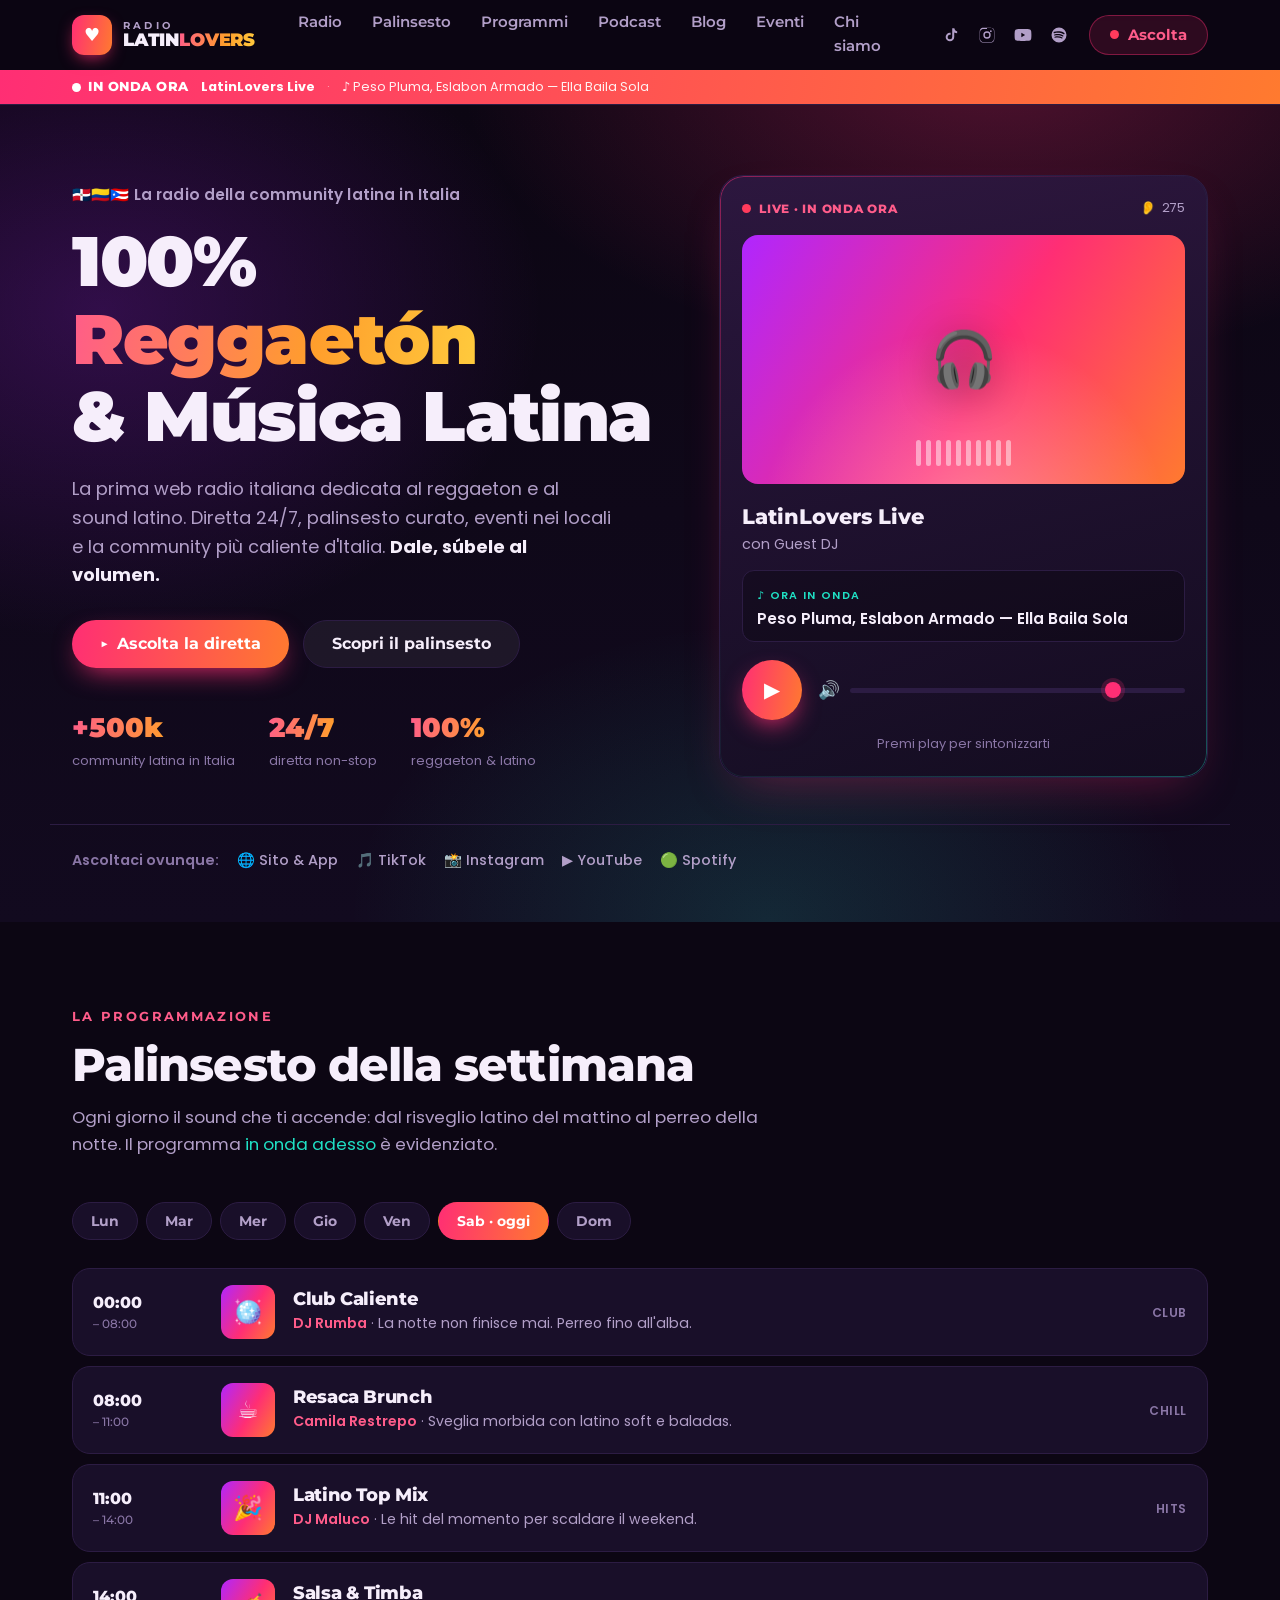
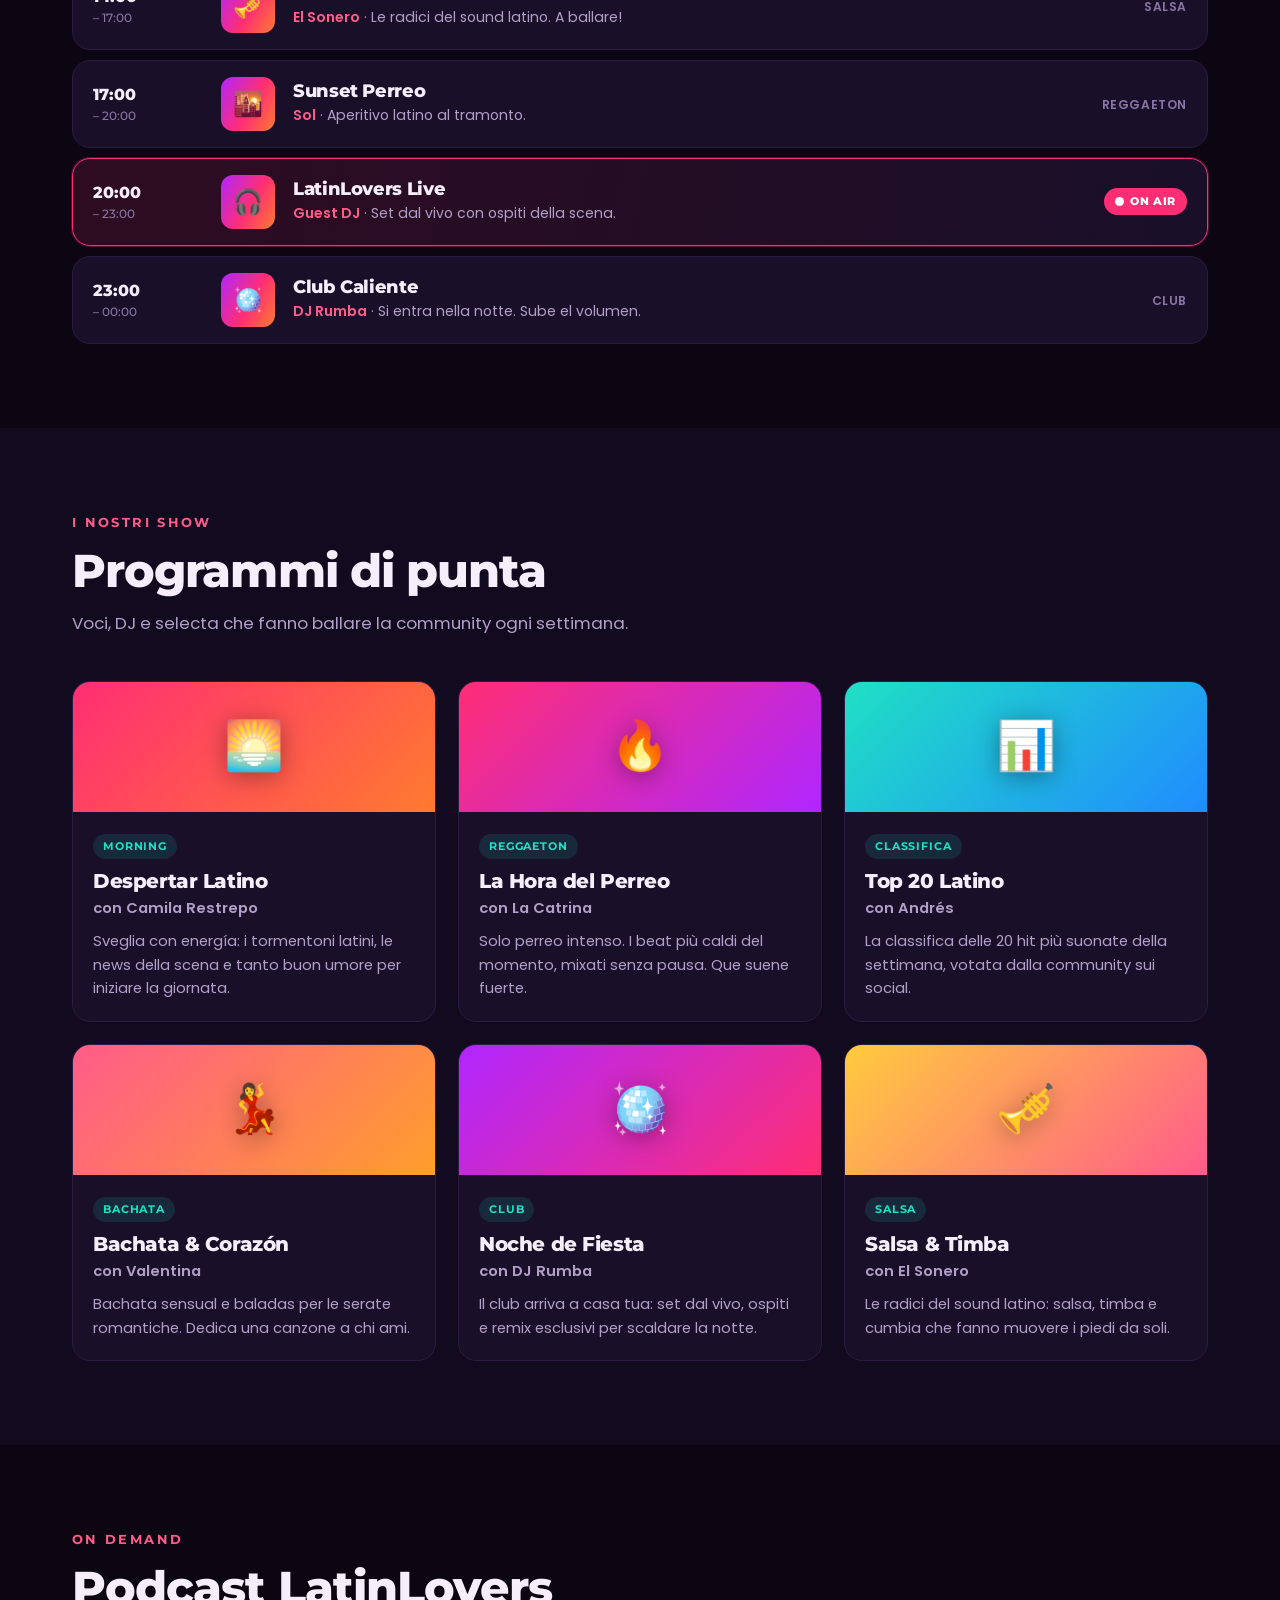
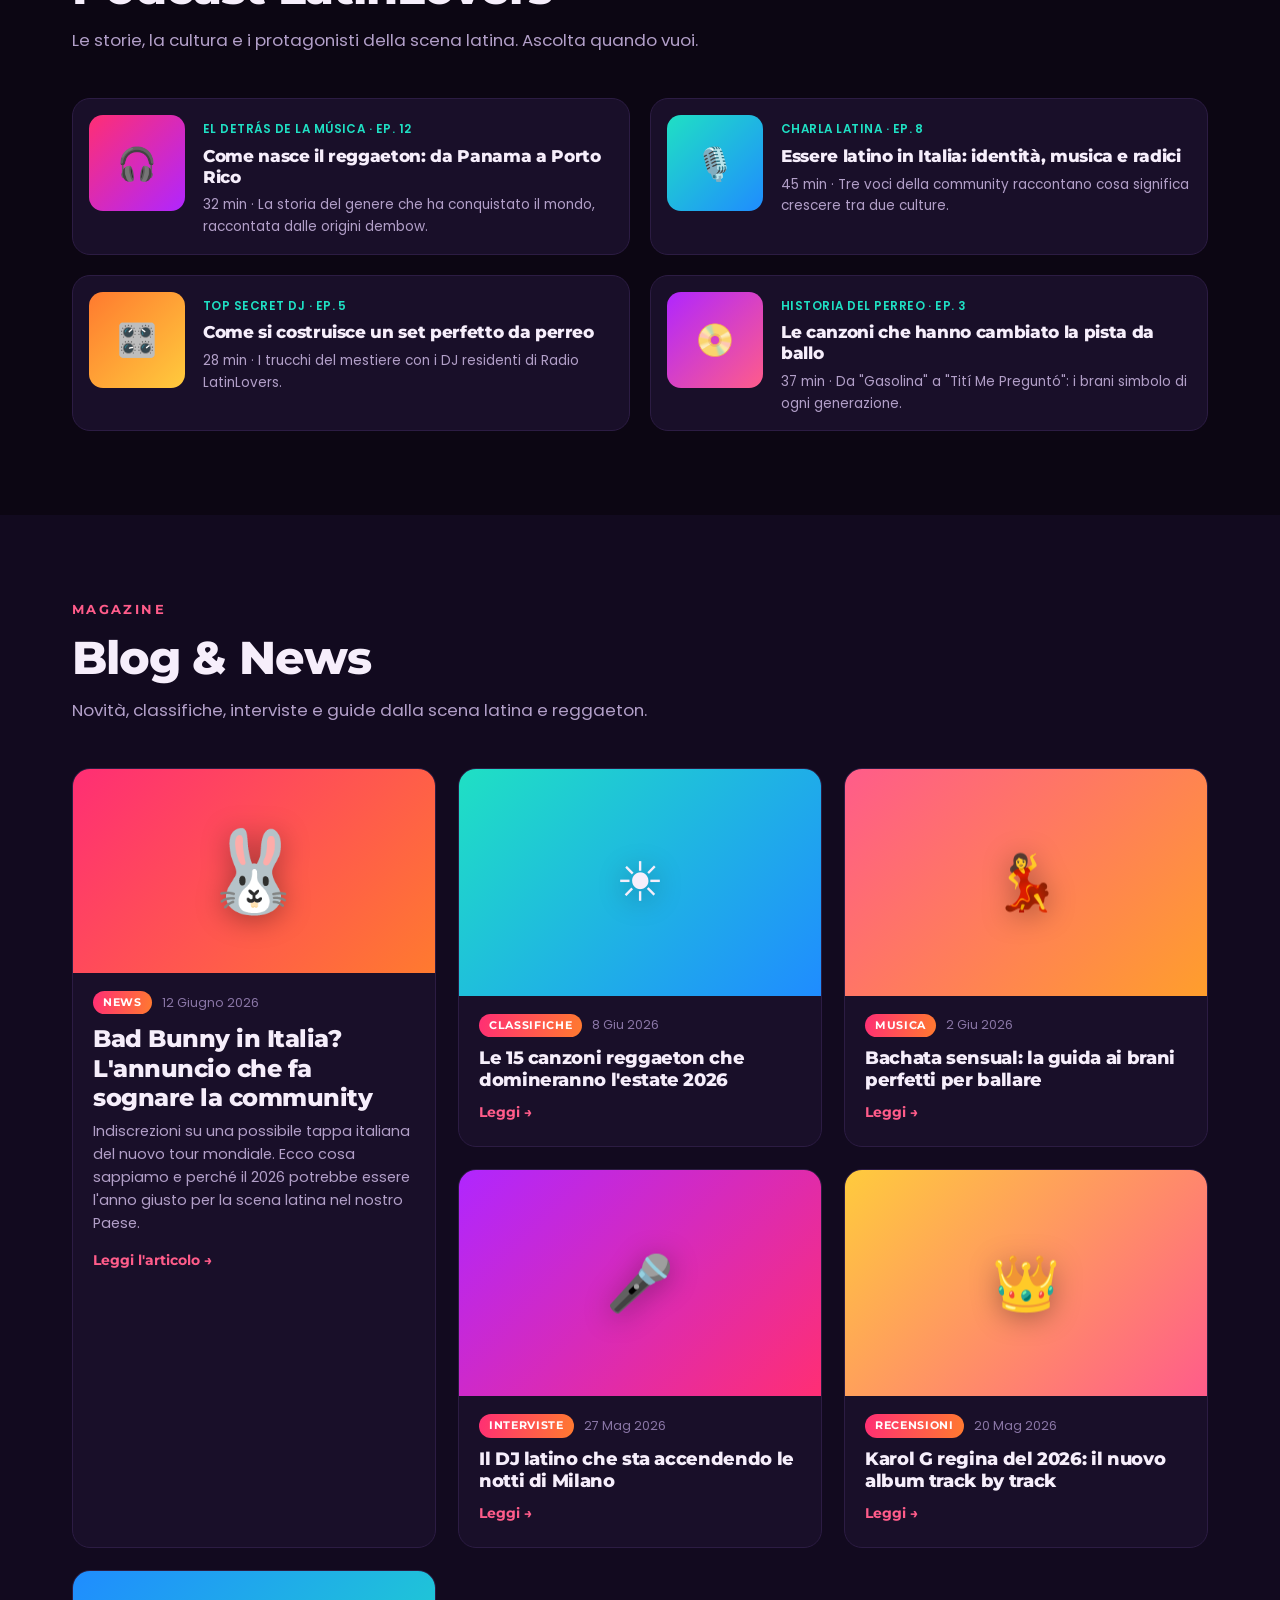
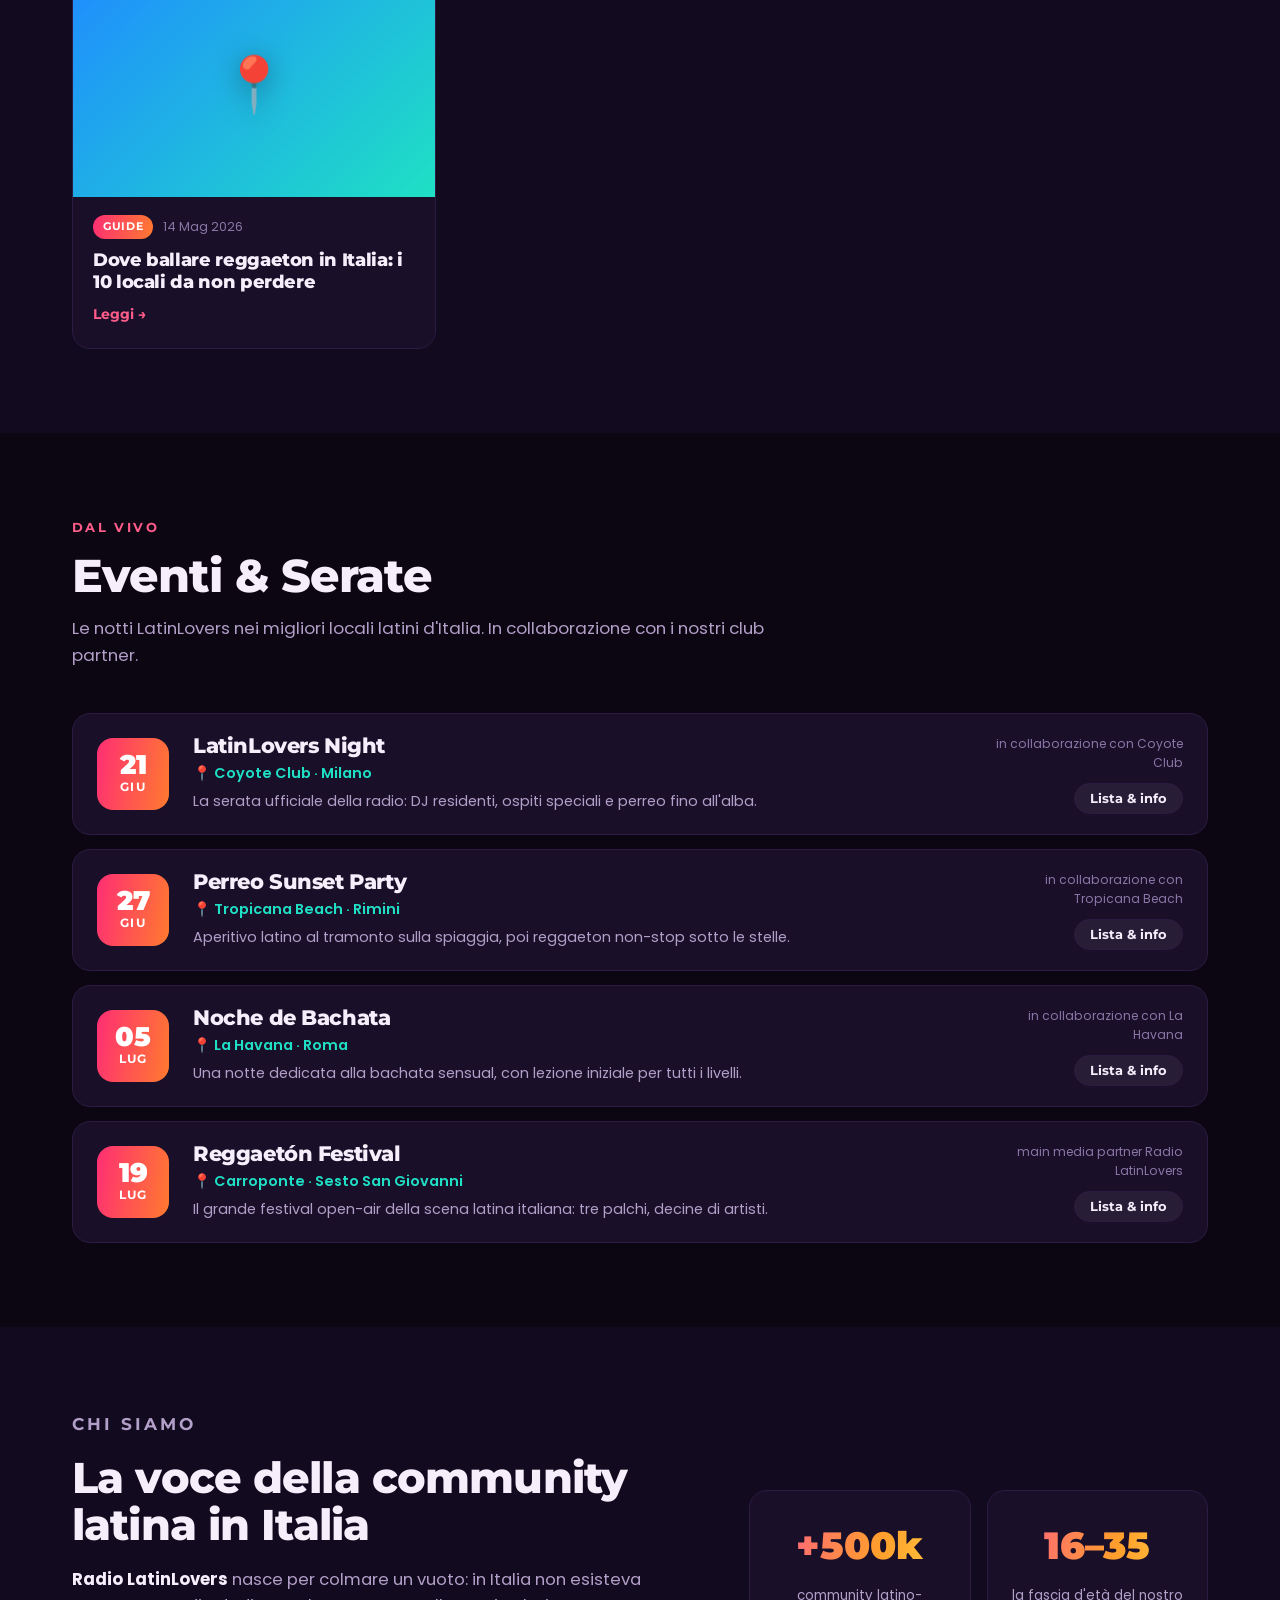
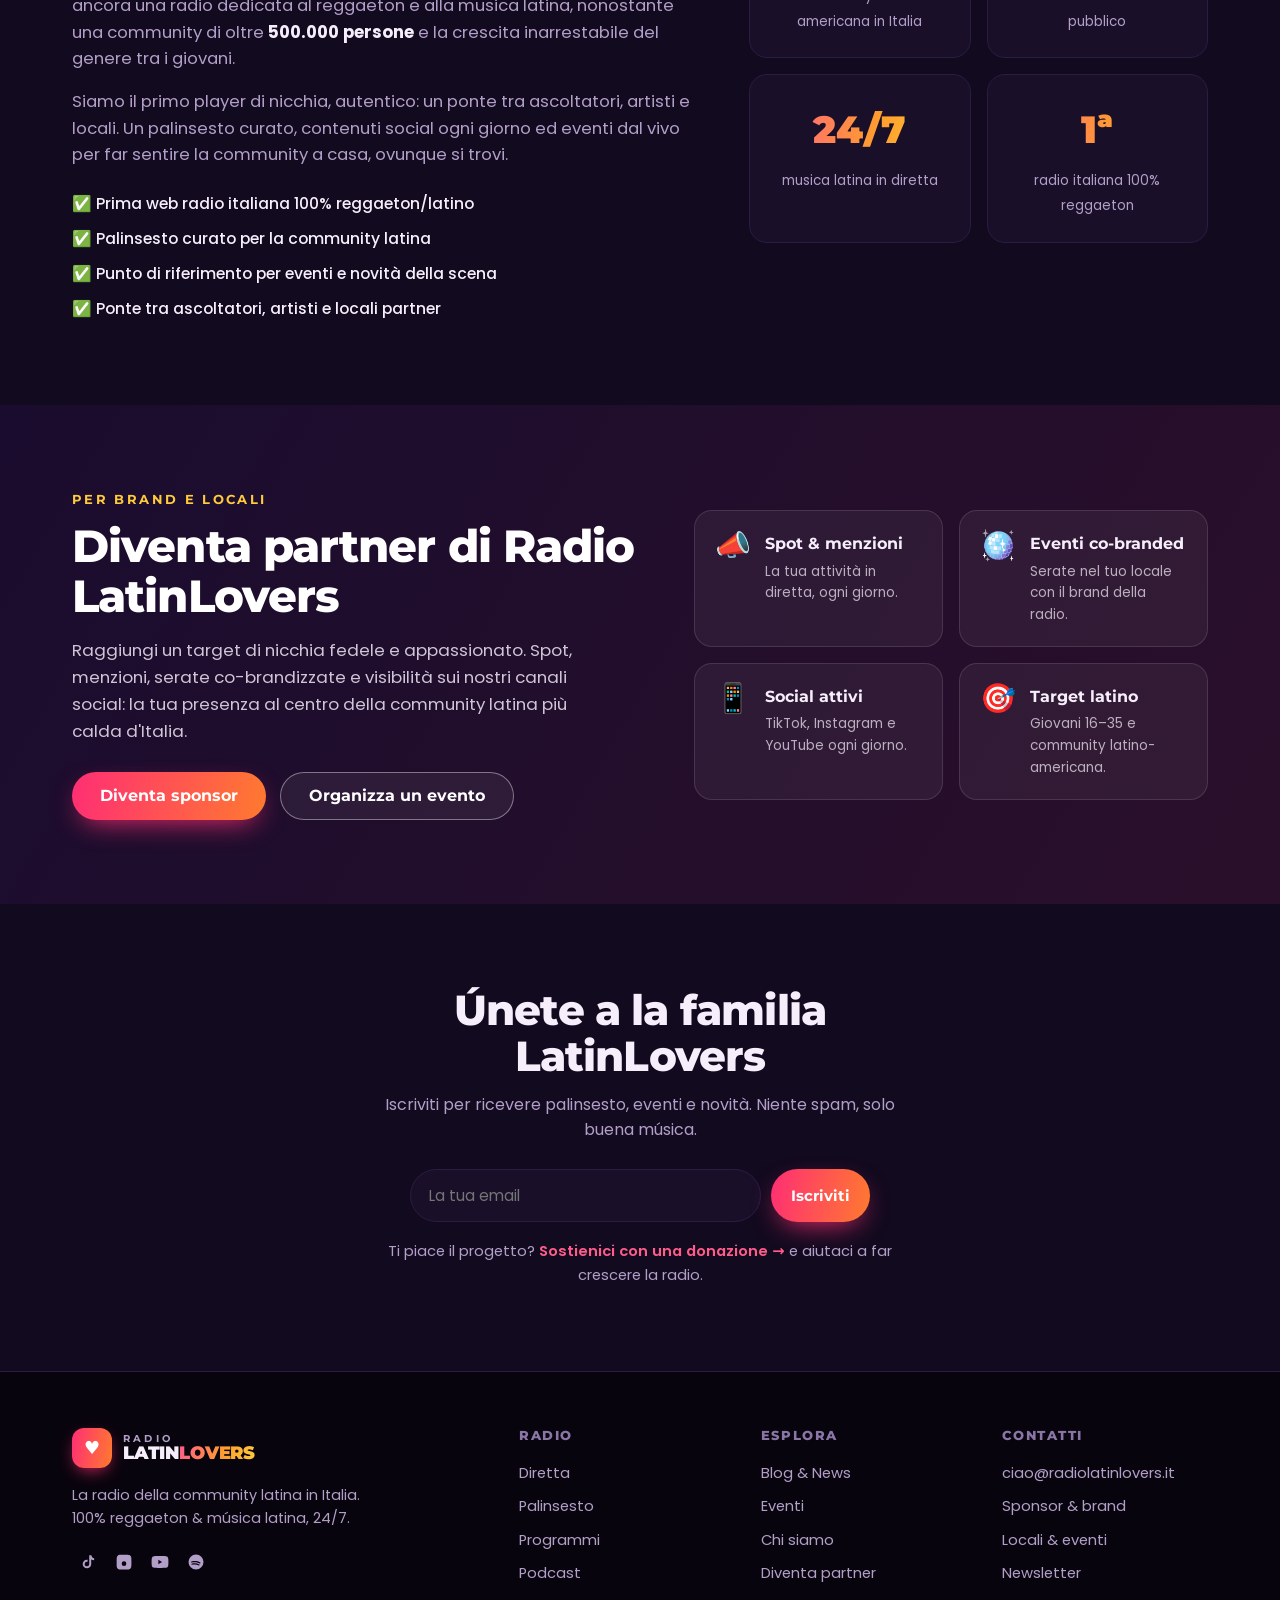
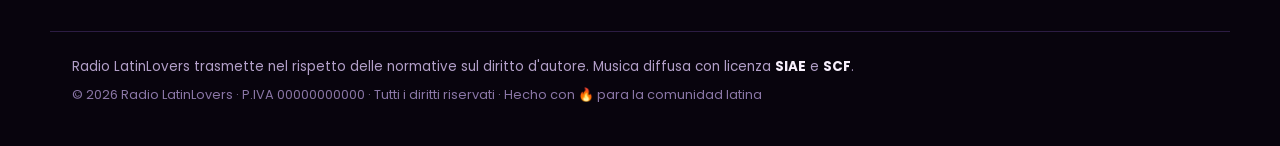
==== index.html @ 7b333cff "Radio LatinLovers — web radio reggaeton & musica latina Co-Authored-By: Claude Opus 4.8 <noreply@ant" ====
<!DOCTYPE html>
<html lang="it">
<head>
  <meta charset="UTF-8" />
  <meta name="viewport" content="width=device-width, initial-scale=1.0" />
  <title>Radio LatinLovers — La radio della community latina in Italia · 100% Reggaeton & Música Latina</title>
  <meta name="description" content="Radio LatinLovers è la prima web radio italiana 100% reggaeton e musica latina. Diretta 24/7, palinsesto curato, eventi nei locali e la community latina più calda d'Italia." />
  <link rel="preconnect" href="https://fonts.googleapis.com" />
  <link rel="preconnect" href="https://fonts.gstatic.com" crossorigin />
  <link href="https://fonts.googleapis.com/css2?family=Montserrat:ital,wght@0,400;0,600;0,700;0,800;0,900;1,800&family=Poppins:wght@300;400;500;600;700&display=swap" rel="stylesheet" />
  <link rel="stylesheet" href="styles.css" />
  <link rel="icon" href="data:image/svg+xml,<svg xmlns='http://www.w3.org/2000/svg' viewBox='0 0 100 100'><text y='.9em' font-size='90'>🔥</text></svg>" />
</head>
<body>

  <!-- ===================== HEADER ===================== -->
  <header class="site-header" id="top">
    <div class="container header-inner">
      <a href="#top" class="logo" aria-label="Radio LatinLovers home">
        <span class="logo-mark">
          <span class="logo-dot"></span>
        </span>
        <span class="logo-text">
          <span class="logo-radio">RADIO</span>
          <span class="logo-name">LATIN<span class="logo-accent">LOVERS</span></span>
        </span>
      </a>

      <nav class="main-nav" id="mainNav" aria-label="Navigazione principale">
        <a href="#diretta">Radio</a>
        <a href="#palinsesto">Palinsesto</a>
        <a href="#programmi">Programmi</a>
        <a href="#podcast">Podcast</a>
        <a href="#blog">Blog</a>
        <a href="#eventi">Eventi</a>
        <a href="#chi-siamo">Chi siamo</a>
      </nav>

      <div class="header-right">
        <div class="social-icons" aria-label="Social">
          <a href="#" aria-label="TikTok" title="TikTok"><svg viewBox="0 0 24 24" width="18" height="18"><path fill="currentColor" d="M16.5 3c.3 2.1 1.6 3.7 3.7 4v2.6c-1.4 0-2.7-.4-3.9-1.1v6.2a5.7 5.7 0 1 1-5.7-5.7c.3 0 .6 0 .9.1v2.7a3 3 0 1 0 2.1 2.9V3h2.9Z"/></svg></a>
          <a href="#" aria-label="Instagram" title="Instagram"><svg viewBox="0 0 24 24" width="18" height="18"><path fill="currentColor" d="M12 2.2c3.2 0 3.6 0 4.9.1 1.2.1 1.8.3 2.2.4.6.2 1 .5 1.4.9.4.4.7.8.9 1.4.2.5.4 1.1.4 2.2.1 1.3.1 1.7.1 4.9s0 3.6-.1 4.9c-.1 1.2-.3 1.8-.4 2.2-.2.6-.5 1-.9 1.4-.4.4-.8.7-1.4.9-.5.2-1.1.4-2.2.4-1.3.1-1.7.1-4.9.1s-3.6 0-4.9-.1c-1.2-.1-1.8-.3-2.2-.4-.6-.2-1-.5-1.4-.9-.4-.4-.7-.8-.9-1.4-.2-.5-.4-1.1-.4-2.2C2.2 15.6 2.2 15.2 2.2 12s0-3.6.1-4.9c.1-1.2.3-1.8.4-2.2.2-.6.5-1 .9-1.4.4-.4.8-.7 1.4-.9.5-.2 1.1-.4 2.2-.4C8.4 2.2 8.8 2.2 12 2.2Zm0 1.8c-3.1 0-3.5 0-4.7.1-1.1.1-1.7.2-2.1.4-.5.2-.9.4-1.3.8-.4.4-.6.8-.8 1.3-.2.4-.3 1-.4 2.1C2.6 8.5 2.6 8.9 2.6 12s0 3.5.1 4.7c.1 1.1.2 1.7.4 2.1.2.5.4.9.8 1.3.4.4.8.6 1.3.8.4.2 1 .3 2.1.4 1.2.1 1.6.1 4.7.1s3.5 0 4.7-.1c1.1-.1 1.7-.2 2.1-.4.5-.2.9-.4 1.3-.8.4-.4.6-.8.8-1.3.2-.4.3-1 .4-2.1.1-1.2.1-1.6.1-4.7s0-3.5-.1-4.7c-.1-1.1-.2-1.7-.4-2.1-.2-.5-.4-.9-.8-1.3-.4-.4-.8-.6-1.3-.8-.4-.2-1-.3-2.1-.4-1.2-.1-1.6-.1-4.7-.1Zm0 3.1a4.9 4.9 0 1 1 0 9.8 4.9 4.9 0 0 1 0-9.8Zm0 8a3.1 3.1 0 1 0 0-6.2 3.1 3.1 0 0 0 0 6.2Zm6.3-8.2a1.1 1.1 0 1 1-2.3 0 1.1 1.1 0 0 1 2.3 0Z"/></svg></a>
          <a href="#" aria-label="YouTube" title="YouTube"><svg viewBox="0 0 24 24" width="18" height="18"><path fill="currentColor" d="M23 7.5s-.2-1.6-.9-2.3c-.9-.9-1.8-.9-2.3-1C16.6 4 12 4 12 4s-4.6 0-7.8.2c-.5.1-1.4.1-2.3 1C1.2 5.9 1 7.5 1 7.5S.8 9.4.8 11.3v1.3C.8 14.5 1 16.4 1 16.4s.2 1.6.9 2.3c.9.9 2 .9 2.5 1 1.8.2 7.6.2 7.6.2s4.6 0 7.8-.2c.5-.1 1.4-.1 2.3-1 .7-.7.9-2.3.9-2.3s.2-1.9.2-3.8v-1.3c0-1.9-.2-3.8-.2-3.8ZM9.8 15V9l5 3-5 3Z"/></svg></a>
          <a href="#" aria-label="Spotify" title="Spotify"><svg viewBox="0 0 24 24" width="18" height="18"><path fill="currentColor" d="M12 2a10 10 0 1 0 0 20 10 10 0 0 0 0-20Zm4.6 14.4c-.2.3-.6.4-.9.2-2.4-1.5-5.5-1.8-9.1-1-.4.1-.7-.2-.8-.5-.1-.4.2-.7.5-.8 4-.9 7.4-.5 10.1 1.1.4.2.5.6.2 1Zm1.2-2.7c-.2.4-.7.5-1.1.3-2.8-1.7-7-2.2-10.3-1.2-.4.1-.9-.1-1-.6-.1-.4.1-.9.6-1 3.8-1.1 8.4-.6 11.6 1.4.3.2.5.7.2 1.1Zm.1-2.8C14.6 8.9 9.2 8.7 6 9.7c-.5.2-1.1-.1-1.2-.7-.2-.5.1-1.1.7-1.2 3.7-1.1 9.7-.9 13.5 1.4.5.3.7.9.4 1.4-.3.4-.9.6-1.4.3Z"/></svg></a>
        </div>
        <a href="#diretta" class="btn btn-live" id="headerListenBtn">
          <span class="live-dot"></span> Ascolta
        </a>
        <button class="nav-toggle" id="navToggle" aria-label="Apri menu" aria-expanded="false">
          <span></span><span></span><span></span>
        </button>
      </div>
    </div>

    <!-- on-air ticker bar -->
    <div class="onair-bar">
      <div class="container onair-inner">
        <span class="onair-label"><span class="live-dot"></span> IN ONDA ORA</span>
        <span class="onair-show" id="tickerShow">Caricamento…</span>
        <span class="onair-sep">·</span>
        <span class="onair-track" id="tickerTrack">♪ Sintonizzati sul perreo</span>
      </div>
    </div>
  </header>

  <!-- ===================== HERO + LIVE PLAYER ===================== -->
  <section class="hero" id="diretta">
    <div class="hero-bg"></div>
    <div class="container hero-grid">
      <div class="hero-copy">
        <p class="eyebrow">🇩🇴🇨🇴🇵🇷 La radio della community latina in Italia</p>
        <h1>100% <span class="grad-text">Reggaetón</span><br />&amp; Música Latina</h1>
        <p class="hero-sub">
          La prima web radio italiana dedicata al reggaeton e al sound latino.
          Diretta 24/7, palinsesto curato, eventi nei locali e la community
          più caliente d'Italia. <strong>Dale, súbele al volumen.</strong>
        </p>
        <div class="hero-cta">
          <button class="btn btn-primary btn-lg" id="heroPlayBtn">
            <span class="btn-icon" id="heroPlayIcon">▶</span> Ascolta la diretta
          </button>
          <a href="#palinsesto" class="btn btn-ghost btn-lg">Scopri il palinsesto</a>
        </div>
        <div class="hero-stats">
          <div><strong>+500k</strong><span>community latina in Italia</span></div>
          <div><strong>24/7</strong><span>diretta non-stop</span></div>
          <div><strong>100%</strong><span>reggaeton &amp; latino</span></div>
        </div>
      </div>

      <!-- LIVE PLAYER CARD -->
      <div class="player-card" id="playerCard">
        <div class="player-top">
          <span class="player-live"><span class="live-dot"></span> LIVE · IN ONDA ORA</span>
          <span class="player-listeners"><span class="ear">👂</span> <span id="listenersCount">—</span></span>
        </div>

        <div class="player-art" id="playerArt">
          <div class="player-art-glow"></div>
          <div class="equalizer" id="equalizer" aria-hidden="true">
            <span></span><span></span><span></span><span></span><span></span>
            <span></span><span></span><span></span><span></span><span></span>
          </div>
          <div class="player-art-emoji">🔥</div>
        </div>

        <div class="player-meta">
          <p class="player-show" id="playerShow">Despertar Latino</p>
          <p class="player-host" id="playerHost">con Camila Restrepo</p>
        </div>

        <div class="now-playing">
          <span class="np-label">♪ Ora in onda</span>
          <div class="np-marquee"><span id="nowPlaying">Bad Bunny — Tití Me Preguntó</span></div>
        </div>

        <div class="player-controls">
          <button class="play-btn" id="mainPlayBtn" aria-label="Play/Pausa">
            <span id="mainPlayIcon">▶</span>
          </button>
          <div class="volume-wrap">
            <button class="vol-btn" id="muteBtn" aria-label="Muta">🔊</button>
            <input type="range" id="volume" min="0" max="100" value="80" aria-label="Volume" />
          </div>
        </div>

        <p class="player-status" id="playerStatus">Premi play per sintonizzarti</p>
      </div>
    </div>

    <!-- platforms strip -->
    <div class="container platforms">
      <span>Ascoltaci ovunque:</span>
      <a href="#">🌐 Sito &amp; App</a>
      <a href="#">🎵 TikTok</a>
      <a href="#">📸 Instagram</a>
      <a href="#">▶️ YouTube</a>
      <a href="#">🟢 Spotify</a>
    </div>
  </section>

  <!-- ===================== PALINSESTO ===================== -->
  <section class="section" id="palinsesto">
    <div class="container">
      <div class="section-head">
        <p class="section-eyebrow">La programmazione</p>
        <h2>Palinsesto della settimana</h2>
        <p class="section-lead">Ogni giorno il sound che ti accende: dal risveglio latino del mattino al perreo della notte. Il programma <span class="hl">in onda adesso</span> è evidenziato.</p>
      </div>

      <div class="day-tabs" id="dayTabs" role="tablist"></div>
      <div class="schedule" id="scheduleList"></div>
    </div>
  </section>

  <!-- ===================== PROGRAMMI ===================== -->
  <section class="section section-alt" id="programmi">
    <div class="container">
      <div class="section-head">
        <p class="section-eyebrow">I nostri show</p>
        <h2>Programmi di punta</h2>
        <p class="section-lead">Voci, DJ e selecta che fanno ballare la community ogni settimana.</p>
      </div>

      <div class="shows-grid">
        <article class="show-card" style="--c1:#ff2e74;--c2:#ff7a2f">
          <div class="show-cover"><span>🌅</span></div>
          <div class="show-body">
            <span class="tag">Morning</span>
            <h3>Despertar Latino</h3>
            <p class="show-host">con Camila Restrepo</p>
            <p>Sveglia con energía: i tormentoni latini, le news della scena e tanto buon umore per iniziare la giornata.</p>
          </div>
        </article>

        <article class="show-card" style="--c1:#ff2e74;--c2:#b026ff">
          <div class="show-cover"><span>🔥</span></div>
          <div class="show-body">
            <span class="tag">Reggaeton</span>
            <h3>La Hora del Perreo</h3>
            <p class="show-host">con La Catrina</p>
            <p>Solo perreo intenso. I beat più caldi del momento, mixati senza pausa. Que suene fuerte.</p>
          </div>
        </article>

        <article class="show-card" style="--c1:#1fe0c4;--c2:#1f8cff">
          <div class="show-cover"><span>📊</span></div>
          <div class="show-body">
            <span class="tag">Classifica</span>
            <h3>Top 20 Latino</h3>
            <p class="show-host">con Andrés</p>
            <p>La classifica delle 20 hit più suonate della settimana, votata dalla community sui social.</p>
          </div>
        </article>

        <article class="show-card" style="--c1:#ff5c8a;--c2:#ff9e2c">
          <div class="show-cover"><span>💃</span></div>
          <div class="show-body">
            <span class="tag">Bachata</span>
            <h3>Bachata &amp; Corazón</h3>
            <p class="show-host">con Valentina</p>
            <p>Bachata sensual e baladas per le serate romantiche. Dedica una canzone a chi ami.</p>
          </div>
        </article>

        <article class="show-card" style="--c1:#b026ff;--c2:#ff2e74">
          <div class="show-cover"><span>🪩</span></div>
          <div class="show-body">
            <span class="tag">Club</span>
            <h3>Noche de Fiesta</h3>
            <p class="show-host">con DJ Rumba</p>
            <p>Il club arriva a casa tua: set dal vivo, ospiti e remix esclusivi per scaldare la notte.</p>
          </div>
        </article>

        <article class="show-card" style="--c1:#ffcb3d;--c2:#ff5c8a">
          <div class="show-cover"><span>🎺</span></div>
          <div class="show-body">
            <span class="tag">Salsa</span>
            <h3>Salsa &amp; Timba</h3>
            <p class="show-host">con El Sonero</p>
            <p>Le radici del sound latino: salsa, timba e cumbia che fanno muovere i piedi da soli.</p>
          </div>
        </article>
      </div>
    </div>
  </section>

  <!-- ===================== PODCAST ===================== -->
  <section class="section" id="podcast">
    <div class="container">
      <div class="section-head">
        <p class="section-eyebrow">On demand</p>
        <h2>Podcast LatinLovers</h2>
        <p class="section-lead">Le storie, la cultura e i protagonisti della scena latina. Ascolta quando vuoi.</p>
      </div>

      <div class="podcast-grid">
        <article class="podcast-card">
          <div class="pod-cover" style="--c1:#ff2e74;--c2:#b026ff"><span>🎧</span><span class="pod-play">▶</span></div>
          <div class="pod-body">
            <span class="pod-series">El Detrás de la Música · Ep. 12</span>
            <h3>Come nasce il reggaeton: da Panama a Porto Rico</h3>
            <p>32 min · La storia del genere che ha conquistato il mondo, raccontata dalle origini dembow.</p>
          </div>
        </article>

        <article class="podcast-card">
          <div class="pod-cover" style="--c1:#1fe0c4;--c2:#1f8cff"><span>🎙️</span><span class="pod-play">▶</span></div>
          <div class="pod-body">
            <span class="pod-series">Charla Latina · Ep. 8</span>
            <h3>Essere latino in Italia: identità, musica e radici</h3>
            <p>45 min · Tre voci della community raccontano cosa significa crescere tra due culture.</p>
          </div>
        </article>

        <article class="podcast-card">
          <div class="pod-cover" style="--c1:#ff7a2f;--c2:#ffcb3d"><span>🎛️</span><span class="pod-play">▶</span></div>
          <div class="pod-body">
            <span class="pod-series">Top Secret DJ · Ep. 5</span>
            <h3>Come si costruisce un set perfetto da perreo</h3>
            <p>28 min · I trucchi del mestiere con i DJ residenti di Radio LatinLovers.</p>
          </div>
        </article>

        <article class="podcast-card">
          <div class="pod-cover" style="--c1:#b026ff;--c2:#ff5c8a"><span>📀</span><span class="pod-play">▶</span></div>
          <div class="pod-body">
            <span class="pod-series">Historia del Perreo · Ep. 3</span>
            <h3>Le canzoni che hanno cambiato la pista da ballo</h3>
            <p>37 min · Da "Gasolina" a "Tití Me Preguntó": i brani simbolo di ogni generazione.</p>
          </div>
        </article>
      </div>
    </div>
  </section>

  <!-- ===================== BLOG / NEWS ===================== -->
  <section class="section section-alt" id="blog">
    <div class="container">
      <div class="section-head">
        <p class="section-eyebrow">Magazine</p>
        <h2>Blog &amp; News</h2>
        <p class="section-lead">Novità, classifiche, interviste e guide dalla scena latina e reggaeton.</p>
      </div>

      <div class="blog-grid">
        <article class="blog-card feature">
          <div class="blog-img" style="--c1:#ff2e74;--c2:#ff7a2f"><span>🐰</span></div>
          <div class="blog-body">
            <div class="blog-meta"><span class="cat">News</span><span class="date">12 Giugno 2026</span></div>
            <h3>Bad Bunny in Italia? L'annuncio che fa sognare la community</h3>
            <p>Indiscrezioni su una possibile tappa italiana del nuovo tour mondiale. Ecco cosa sappiamo e perché il 2026 potrebbe essere l'anno giusto per la scena latina nel nostro Paese.</p>
            <a href="#" class="read-more">Leggi l'articolo →</a>
          </div>
        </article>

        <article class="blog-card">
          <div class="blog-img" style="--c1:#1fe0c4;--c2:#1f8cff"><span>☀️</span></div>
          <div class="blog-body">
            <div class="blog-meta"><span class="cat">Classifiche</span><span class="date">8 Giu 2026</span></div>
            <h3>Le 15 canzoni reggaeton che domineranno l'estate 2026</h3>
            <a href="#" class="read-more">Leggi →</a>
          </div>
        </article>

        <article class="blog-card">
          <div class="blog-img" style="--c1:#ff5c8a;--c2:#ff9e2c"><span>💃</span></div>
          <div class="blog-body">
            <div class="blog-meta"><span class="cat">Musica</span><span class="date">2 Giu 2026</span></div>
            <h3>Bachata sensual: la guida ai brani perfetti per ballare</h3>
            <a href="#" class="read-more">Leggi →</a>
          </div>
        </article>

        <article class="blog-card">
          <div class="blog-img" style="--c1:#b026ff;--c2:#ff2e74"><span>🎤</span></div>
          <div class="blog-body">
            <div class="blog-meta"><span class="cat">Interviste</span><span class="date">27 Mag 2026</span></div>
            <h3>Il DJ latino che sta accendendo le notti di Milano</h3>
            <a href="#" class="read-more">Leggi →</a>
          </div>
        </article>

        <article class="blog-card">
          <div class="blog-img" style="--c1:#ffcb3d;--c2:#ff5c8a"><span>👑</span></div>
          <div class="blog-body">
            <div class="blog-meta"><span class="cat">Recensioni</span><span class="date">20 Mag 2026</span></div>
            <h3>Karol G regina del 2026: il nuovo album track by track</h3>
            <a href="#" class="read-more">Leggi →</a>
          </div>
        </article>

        <article class="blog-card">
          <div class="blog-img" style="--c1:#1f8cff;--c2:#1fe0c4"><span>📍</span></div>
          <div class="blog-body">
            <div class="blog-meta"><span class="cat">Guide</span><span class="date">14 Mag 2026</span></div>
            <h3>Dove ballare reggaeton in Italia: i 10 locali da non perdere</h3>
            <a href="#" class="read-more">Leggi →</a>
          </div>
        </article>
      </div>
    </div>
  </section>

  <!-- ===================== EVENTI ===================== -->
  <section class="section" id="eventi">
    <div class="container">
      <div class="section-head">
        <p class="section-eyebrow">Dal vivo</p>
        <h2>Eventi &amp; Serate</h2>
        <p class="section-lead">Le notti LatinLovers nei migliori locali latini d'Italia. In collaborazione con i nostri club partner.</p>
      </div>

      <div class="events-list">
        <article class="event-row">
          <div class="event-date"><span class="ev-day">21</span><span class="ev-mon">GIU</span></div>
          <div class="event-info">
            <h3>LatinLovers Night</h3>
            <p class="event-place">📍 Coyote Club · Milano</p>
            <p class="event-desc">La serata ufficiale della radio: DJ residenti, ospiti speciali e perreo fino all'alba.</p>
          </div>
          <div class="event-meta"><span class="event-partner">in collaborazione con Coyote Club</span><a href="#" class="btn btn-ghost btn-sm">Lista &amp; info</a></div>
        </article>

        <article class="event-row">
          <div class="event-date"><span class="ev-day">27</span><span class="ev-mon">GIU</span></div>
          <div class="event-info">
            <h3>Perreo Sunset Party</h3>
            <p class="event-place">📍 Tropicana Beach · Rimini</p>
            <p class="event-desc">Aperitivo latino al tramonto sulla spiaggia, poi reggaeton non-stop sotto le stelle.</p>
          </div>
          <div class="event-meta"><span class="event-partner">in collaborazione con Tropicana Beach</span><a href="#" class="btn btn-ghost btn-sm">Lista &amp; info</a></div>
        </article>

        <article class="event-row">
          <div class="event-date"><span class="ev-day">05</span><span class="ev-mon">LUG</span></div>
          <div class="event-info">
            <h3>Noche de Bachata</h3>
            <p class="event-place">📍 La Havana · Roma</p>
            <p class="event-desc">Una notte dedicata alla bachata sensual, con lezione iniziale per tutti i livelli.</p>
          </div>
          <div class="event-meta"><span class="event-partner">in collaborazione con La Havana</span><a href="#" class="btn btn-ghost btn-sm">Lista &amp; info</a></div>
        </article>

        <article class="event-row">
          <div class="event-date"><span class="ev-day">19</span><span class="ev-mon">LUG</span></div>
          <div class="event-info">
            <h3>Reggaetón Festival</h3>
            <p class="event-place">📍 Carroponte · Sesto San Giovanni</p>
            <p class="event-desc">Il grande festival open-air della scena latina italiana: tre palchi, decine di artisti.</p>
          </div>
          <div class="event-meta"><span class="event-partner">main media partner Radio LatinLovers</span><a href="#" class="btn btn-ghost btn-sm">Lista &amp; info</a></div>
        </article>
      </div>
    </div>
  </section>

  <!-- ===================== CHI SIAMO ===================== -->
  <section class="section section-alt" id="chi-siamo">
    <div class="container about-grid">
      <div class="about-copy">
        <p class="section-eyebrow">Chi siamo</p>
        <h2>La voce della community latina in Italia</h2>
        <p>
          <strong>Radio LatinLovers</strong> nasce per colmare un vuoto: in Italia non esisteva
          ancora una radio dedicata al reggaeton e alla musica latina, nonostante una community
          di oltre <strong>500.000 persone</strong> e la crescita inarrestabile del genere tra i giovani.
        </p>
        <p>
          Siamo il primo player di nicchia, autentico: un ponte tra ascoltatori, artisti e locali.
          Un palinsesto curato, contenuti social ogni giorno ed eventi dal vivo per far sentire
          la community a casa, ovunque si trovi.
        </p>
        <ul class="value-list">
          <li>✅ Prima web radio italiana 100% reggaeton/latino</li>
          <li>✅ Palinsesto curato per la community latina</li>
          <li>✅ Punto di riferimento per eventi e novità della scena</li>
          <li>✅ Ponte tra ascoltatori, artisti e locali partner</li>
        </ul>
      </div>
      <div class="about-stats">
        <div class="stat-box"><strong>+500k</strong><span>community latino-americana in Italia</span></div>
        <div class="stat-box"><strong>16–35</strong><span>la fascia d'età del nostro pubblico</span></div>
        <div class="stat-box"><strong>24/7</strong><span>musica latina in diretta</span></div>
        <div class="stat-box"><strong>1ª</strong><span>radio italiana 100% reggaeton</span></div>
      </div>
    </div>
  </section>

  <!-- ===================== SPONSOR / PARTNER ===================== -->
  <section class="section sponsor-section" id="sponsor">
    <div class="container sponsor-inner">
      <div>
        <p class="section-eyebrow light">Per brand e locali</p>
        <h2>Diventa partner di Radio LatinLovers</h2>
        <p class="sponsor-lead">
          Raggiungi un target di nicchia fedele e appassionato. Spot, menzioni, serate
          co-brandizzate e visibilità sui nostri canali social: la tua presenza al centro
          della community latina più calda d'Italia.
        </p>
        <div class="sponsor-cta">
          <a href="#contatti" class="btn btn-primary btn-lg">Diventa sponsor</a>
          <a href="#contatti" class="btn btn-ghost btn-lg light">Organizza un evento</a>
        </div>
      </div>
      <div class="sponsor-perks">
        <div class="perk"><span>📣</span><div><strong>Spot &amp; menzioni</strong><p>La tua attività in diretta, ogni giorno.</p></div></div>
        <div class="perk"><span>🪩</span><div><strong>Eventi co-branded</strong><p>Serate nel tuo locale con il brand della radio.</p></div></div>
        <div class="perk"><span>📱</span><div><strong>Social attivi</strong><p>TikTok, Instagram e YouTube ogni giorno.</p></div></div>
        <div class="perk"><span>🎯</span><div><strong>Target latino</strong><p>Giovani 16–35 e community latino-americana.</p></div></div>
      </div>
    </div>
  </section>

  <!-- ===================== COMMUNITY / NEWSLETTER ===================== -->
  <section class="section community" id="contatti">
    <div class="container community-inner">
      <h2>Únete a la familia LatinLovers</h2>
      <p>Iscriviti per ricevere palinsesto, eventi e novità. Niente spam, solo buena música.</p>
      <form class="newsletter" id="newsletterForm">
        <input type="email" placeholder="La tua email" required aria-label="Email" />
        <button type="submit" class="btn btn-primary">Iscriviti</button>
      </form>
      <p class="community-msg" id="newsletterMsg" hidden>🔥 ¡Bienvenido! Sei dentro la familia.</p>
      <p class="donate-line">Ti piace il progetto? <a href="#">Sostienici con una donazione →</a> e aiutaci a far crescere la radio.</p>
    </div>
  </section>

  <!-- ===================== FOOTER ===================== -->
  <footer class="site-footer">
    <div class="container footer-grid">
      <div class="footer-brand">
        <a href="#top" class="logo">
          <span class="logo-mark"><span class="logo-dot"></span></span>
          <span class="logo-text">
            <span class="logo-radio">RADIO</span>
            <span class="logo-name">LATIN<span class="logo-accent">LOVERS</span></span>
          </span>
        </a>
        <p>La radio della community latina in Italia. 100% reggaeton &amp; música latina, 24/7.</p>
        <div class="social-icons footer-social">
          <a href="#" aria-label="TikTok"><svg viewBox="0 0 24 24" width="18" height="18"><path fill="currentColor" d="M16.5 3c.3 2.1 1.6 3.7 3.7 4v2.6c-1.4 0-2.7-.4-3.9-1.1v6.2a5.7 5.7 0 1 1-5.7-5.7c.3 0 .6 0 .9.1v2.7a3 3 0 1 0 2.1 2.9V3h2.9Z"/></svg></a>
          <a href="#" aria-label="Instagram"><svg viewBox="0 0 24 24" width="18" height="18"><path fill="currentColor" d="M12 2.2c3.2 0 3.6 0 4.9.1 1.2.1 1.8.3 2.2.4.6.2 1 .5 1.4.9.4.4.7.8.9 1.4.2.5.4 1.1.4 2.2.1 1.3.1 1.7.1 4.9s0 3.6-.1 4.9c-.1 1.2-.3 1.8-.4 2.2-.2.6-.5 1-.9 1.4-.4.4-.8.7-1.4.9-.5.2-1.1.4-2.2.4-1.3.1-1.7.1-4.9.1s-3.6 0-4.9-.1c-1.2-.1-1.8-.3-2.2-.4-.6-.2-1-.5-1.4-.9-.4-.4-.7-.8-.9-1.4-.2-.5-.4-1.1-.4-2.2C2.2 15.6 2.2 15.2 2.2 12s0-3.6.1-4.9c.1-1.2.3-1.8.4-2.2.2-.6.5-1 .9-1.4.4-.4.8-.7 1.4-.9.5-.2 1.1-.4 2.2-.4C8.4 2.2 8.8 2.2 12 2.2Zm0 8.9a3.1 3.1 0 1 0 0 6.2 3.1 3.1 0 0 0 0-6.2Z"/></svg></a>
          <a href="#" aria-label="YouTube"><svg viewBox="0 0 24 24" width="18" height="18"><path fill="currentColor" d="M23 7.5s-.2-1.6-.9-2.3c-.9-.9-1.8-.9-2.3-1C16.6 4 12 4 12 4s-4.6 0-7.8.2c-.5.1-1.4.1-2.3 1C1.2 5.9 1 7.5 1 7.5S.8 9.4.8 11.3v1.3C.8 14.5 1 16.4 1 16.4s.2 1.6.9 2.3c.9.9 2 .9 2.5 1 1.8.2 7.6.2 7.6.2s4.6 0 7.8-.2c.5-.1 1.4-.1 2.3-1 .7-.7.9-2.3.9-2.3s.2-1.9.2-3.8v-1.3c0-1.9-.2-3.8-.2-3.8ZM9.8 15V9l5 3-5 3Z"/></svg></a>
          <a href="#" aria-label="Spotify"><svg viewBox="0 0 24 24" width="18" height="18"><path fill="currentColor" d="M12 2a10 10 0 1 0 0 20 10 10 0 0 0 0-20Zm4.6 14.4c-.2.3-.6.4-.9.2-2.4-1.5-5.5-1.8-9.1-1-.4.1-.7-.2-.8-.5-.1-.4.2-.7.5-.8 4-.9 7.4-.5 10.1 1.1.4.2.5.6.2 1Zm1.2-2.7c-.2.4-.7.5-1.1.3-2.8-1.7-7-2.2-10.3-1.2-.4.1-.9-.1-1-.6-.1-.4.1-.9.6-1 3.8-1.1 8.4-.6 11.6 1.4.3.2.5.7.2 1.1Z"/></svg></a>
        </div>
      </div>

      <div class="footer-col">
        <h4>Radio</h4>
        <a href="#diretta">Diretta</a>
        <a href="#palinsesto">Palinsesto</a>
        <a href="#programmi">Programmi</a>
        <a href="#podcast">Podcast</a>
      </div>
      <div class="footer-col">
        <h4>Esplora</h4>
        <a href="#blog">Blog &amp; News</a>
        <a href="#eventi">Eventi</a>
        <a href="#chi-siamo">Chi siamo</a>
        <a href="#sponsor">Diventa partner</a>
      </div>
      <div class="footer-col">
        <h4>Contatti</h4>
        <a href="mailto:ciao@radiolatinlovers.it">ciao@radiolatinlovers.it</a>
        <a href="#sponsor">Sponsor &amp; brand</a>
        <a href="#eventi">Locali &amp; eventi</a>
        <a href="#contatti">Newsletter</a>
      </div>
    </div>

    <div class="container footer-bottom">
      <p class="licenses">
        Radio LatinLovers trasmette nel rispetto delle normative sul diritto d'autore.
        Musica diffusa con licenza <strong>SIAE</strong> e <strong>SCF</strong>.
      </p>
      <p class="copyright">© 2026 Radio LatinLovers · P.IVA 00000000000 · Tutti i diritti riservati · Hecho con 🔥 para la comunidad latina</p>
    </div>
  </footer>

  <audio id="audio" preload="none" crossorigin="anonymous"></audio>
  <script src="app.js"></script>
</body>
</html>
---- styles.css ----
/* ===================================================================
   RADIO LATINLOVERS — stylesheet
   Tema dark neon-tropicale · layout ispirato alle radio universitarie
   =================================================================== */

:root {
  --bg:        #0c0613;
  --bg-2:      #120a1f;
  --surface:   #190f29;
  --surface-2: #20143352;
  --border:    #2c1c43;
  --text:      #f6eefb;
  --muted:     #b29fc8;
  --muted-2:   #8a76a6;

  --pink:   #ff2e74;
  --pink-2: #ff5c8a;
  --orange: #ff7a2f;
  --gold:   #ffcb3d;
  --cyan:   #1fe0c4;
  --blue:   #1f8cff;
  --purple: #b026ff;

  --grad: linear-gradient(100deg, #ff2e74 0%, #ff7a2f 100%);
  --grad-cool: linear-gradient(120deg, #b026ff 0%, #ff2e74 55%, #ff7a2f 100%);
  --grad-text: linear-gradient(100deg, #ff5c8a, #ff9e2c 60%, #ffcb3d);

  --radius: 18px;
  --radius-sm: 12px;
  --shadow: 0 20px 50px -20px rgba(255, 46, 116, .35);
  --maxw: 1180px;
  --header-h: 70px;

  --font-display: 'Montserrat', system-ui, sans-serif;
  --font-body: 'Poppins', system-ui, sans-serif;
}

* { box-sizing: border-box; margin: 0; padding: 0; }

html { scroll-behavior: smooth; scroll-padding-top: 120px; }

body {
  font-family: var(--font-body);
  background: var(--bg);
  color: var(--text);
  line-height: 1.6;
  overflow-x: hidden;
  -webkit-font-smoothing: antialiased;
}

img { max-width: 100%; display: block; }
a { color: inherit; text-decoration: none; }

.container { width: 100%; max-width: var(--maxw); margin: 0 auto; padding: 0 22px; }

h1, h2, h3, h4 { font-family: var(--font-display); font-weight: 800; line-height: 1.1; letter-spacing: -.02em; }

.grad-text {
  background: var(--grad-text);
  -webkit-background-clip: text; background-clip: text;
  -webkit-text-fill-color: transparent; color: transparent;
}
.hl { color: var(--cyan); }

/* ---------- buttons ---------- */
.btn {
  display: inline-flex; align-items: center; gap: 9px;
  font-family: var(--font-display); font-weight: 700; font-size: .94rem;
  padding: 11px 20px; border-radius: 999px; border: none; cursor: pointer;
  transition: transform .15s ease, box-shadow .2s ease, background .2s ease;
  white-space: nowrap; line-height: 1;
}
.btn:active { transform: scale(.96); }
.btn-primary { background: var(--grad); color: #fff; box-shadow: 0 10px 28px -10px var(--pink); }
.btn-primary:hover { transform: translateY(-2px); box-shadow: 0 16px 34px -10px var(--pink); }
.btn-ghost { background: rgba(255,255,255,.06); color: var(--text); border: 1px solid var(--border); }
.btn-ghost:hover { background: rgba(255,255,255,.12); }
.btn-ghost.light { border-color: rgba(255,255,255,.4); color:#fff; }
.btn-lg { padding: 15px 28px; font-size: 1rem; }
.btn-sm { padding: 8px 15px; font-size: .82rem; }
.btn-live {
  background: rgba(255,46,116,.14); color: var(--pink-2);
  border: 1px solid rgba(255,46,116,.4); font-weight: 700;
}
.btn-live:hover { background: rgba(255,46,116,.24); }
.btn-icon { font-size: .85em; }

/* ---------- live dot ---------- */
.live-dot {
  width: 9px; height: 9px; border-radius: 50%; background: #ff3b5c;
  display: inline-block; box-shadow: 0 0 0 0 rgba(255,59,92,.6);
  animation: pulse 1.6s infinite;
}
@keyframes pulse {
  0%   { box-shadow: 0 0 0 0 rgba(255,59,92,.55); }
  70%  { box-shadow: 0 0 0 8px rgba(255,59,92,0); }
  100% { box-shadow: 0 0 0 0 rgba(255,59,92,0); }
}

/* ===================== HEADER ===================== */
.site-header {
  position: sticky; top: 0; z-index: 100;
  background: rgba(12,6,19,.78); backdrop-filter: blur(16px);
  border-bottom: 1px solid var(--border);
  transition: box-shadow .3s ease, background .3s ease;
}
.site-header.scrolled { box-shadow: 0 10px 30px -18px #000; background: rgba(12,6,19,.92); }

.header-inner { display: flex; align-items: center; gap: 22px; height: var(--header-h); }

.logo { display: flex; align-items: center; gap: 11px; flex-shrink: 0; }
.logo-mark {
  width: 40px; height: 40px; border-radius: 12px; background: var(--grad);
  display: grid; place-items: center; box-shadow: 0 6px 18px -6px var(--pink);
  position: relative;
}
.logo-mark::after { content:"♥"; color:#fff; font-size:18px; line-height:1; }
.logo-dot { display:none; }
.logo-text { display: flex; flex-direction: column; line-height: 1; }
.logo-radio { font-family: var(--font-display); font-weight: 700; font-size: .62rem; letter-spacing: .32em; color: var(--muted); }
.logo-name  { font-family: var(--font-display); font-weight: 900; font-size: 1.12rem; letter-spacing: -.01em; }
.logo-accent { background: var(--grad-text); -webkit-background-clip:text; background-clip:text; -webkit-text-fill-color:transparent; }

.main-nav { display: flex; gap: 4px; margin-left: 8px; flex: 1; }
.main-nav a {
  font-family: var(--font-display); font-weight: 600; font-size: .92rem;
  color: var(--muted); padding: 8px 13px; border-radius: 8px; transition: color .15s, background .15s;
}
.main-nav a:hover { color: var(--text); background: rgba(255,255,255,.05); }

.header-right { display: flex; align-items: center; gap: 14px; flex-shrink: 0; }
.social-icons { display: flex; gap: 4px; }
.social-icons a {
  width: 32px; height: 32px; display: grid; place-items: center; border-radius: 8px;
  color: var(--muted); transition: color .15s, background .15s, transform .15s;
}
.social-icons a:hover { color: #fff; background: rgba(255,255,255,.08); transform: translateY(-2px); }

.nav-toggle { display: none; flex-direction: column; gap: 5px; background: none; border: none; cursor: pointer; padding: 6px; }
.nav-toggle span { width: 24px; height: 2px; background: var(--text); border-radius: 2px; transition: .25s; }
.nav-toggle.open span:nth-child(1) { transform: translateY(7px) rotate(45deg); }
.nav-toggle.open span:nth-child(2) { opacity: 0; }
.nav-toggle.open span:nth-child(3) { transform: translateY(-7px) rotate(-45deg); }

/* on-air ticker bar */
.onair-bar { background: var(--grad); }
.onair-inner { display: flex; align-items: center; gap: 12px; padding: 7px 22px; font-size: .8rem; color: #fff; overflow: hidden; }
.onair-label { font-family: var(--font-display); font-weight: 800; letter-spacing: .04em; display: inline-flex; align-items: center; gap: 7px; flex-shrink: 0; }
.onair-label .live-dot { background: #fff; box-shadow: 0 0 0 0 rgba(255,255,255,.7); animation: pulse-w 1.6s infinite; }
@keyframes pulse-w { 0%{box-shadow:0 0 0 0 rgba(255,255,255,.6)} 70%{box-shadow:0 0 0 7px rgba(255,255,255,0)} 100%{box-shadow:0 0 0 0 rgba(255,255,255,0)} }
.onair-show { font-weight: 700; flex-shrink: 0; }
.onair-sep { opacity: .6; }
.onair-track { opacity: .92; white-space: nowrap; overflow: hidden; text-overflow: ellipsis; }

/* ===================== HERO ===================== */
.hero { position: relative; padding: 70px 0 50px; overflow: hidden; }
.hero-bg {
  position: absolute; inset: 0; z-index: 0;
  background:
    radial-gradient(900px 500px at 78% -5%, rgba(255,46,116,.28), transparent 60%),
    radial-gradient(800px 600px at 8% 25%, rgba(176,38,255,.22), transparent 55%),
    radial-gradient(700px 500px at 60% 100%, rgba(31,224,196,.14), transparent 60%),
    linear-gradient(180deg, var(--bg), var(--bg-2));
}
.hero-grid {
  position: relative; z-index: 1;
  display: grid; grid-template-columns: 1.1fr .9fr; gap: 50px; align-items: center;
}

.eyebrow { font-weight: 600; color: var(--muted); font-size: .95rem; margin-bottom: 16px; letter-spacing: .01em; }
.hero h1 { font-size: clamp(2.6rem, 5.5vw, 4.4rem); font-weight: 900; margin-bottom: 20px; }
.hero-sub { font-size: 1.12rem; color: var(--muted); max-width: 540px; margin-bottom: 30px; }
.hero-sub strong { color: var(--text); }

.hero-cta { display: flex; gap: 14px; flex-wrap: wrap; margin-bottom: 38px; }

.hero-stats { display: flex; gap: 34px; flex-wrap: wrap; }
.hero-stats div { display: flex; flex-direction: column; }
.hero-stats strong { font-family: var(--font-display); font-size: 1.7rem; font-weight: 900; background: var(--grad-text); -webkit-background-clip:text; background-clip:text; -webkit-text-fill-color:transparent; }
.hero-stats span { font-size: .82rem; color: var(--muted-2); }

/* ---------- player card ---------- */
.player-card {
  background: linear-gradient(165deg, rgba(45,24,66,.9), rgba(20,12,32,.92));
  border: 1px solid var(--border); border-radius: 24px; padding: 22px;
  box-shadow: var(--shadow); position: relative; overflow: hidden;
}
.player-card::before {
  content:""; position:absolute; inset:0; border-radius:24px; padding:1px;
  background: linear-gradient(135deg, rgba(255,46,116,.5), transparent 40%, rgba(31,224,196,.35));
  -webkit-mask: linear-gradient(#000 0 0) content-box, linear-gradient(#000 0 0);
  -webkit-mask-composite: xor; mask-composite: exclude; pointer-events: none;
}
.player-top { display: flex; justify-content: space-between; align-items: center; margin-bottom: 16px; }
.player-live { font-family: var(--font-display); font-weight: 800; font-size: .76rem; letter-spacing: .06em; color: var(--pink-2); display: inline-flex; align-items: center; gap: 8px; }
.player-listeners { font-size: .8rem; color: var(--muted); display: inline-flex; align-items: center; gap: 6px; }

.player-art {
  position: relative; aspect-ratio: 16/9; border-radius: 16px; overflow: hidden;
  background: var(--grad-cool); display: grid; place-items: center; margin-bottom: 16px;
}
.player-art-glow { position: absolute; inset: 0; background: radial-gradient(circle at 50% 120%, rgba(255,255,255,.35), transparent 55%); }
.player-art-emoji { font-size: 3.4rem; position: relative; z-index: 2; filter: drop-shadow(0 6px 18px rgba(0,0,0,.4)); }
.player-card.playing .player-art-emoji { animation: bob 1.4s ease-in-out infinite; }
@keyframes bob { 0%,100%{transform:translateY(0) rotate(-4deg)} 50%{transform:translateY(-7px) rotate(4deg)} }

.equalizer { position: absolute; inset: 0; display: flex; align-items: flex-end; justify-content: center; gap: 5px; padding: 18px; opacity: .55; }
.equalizer span { width: 5px; height: 12%; background: rgba(255,255,255,.85); border-radius: 4px; }
.player-card.playing .equalizer span { animation: eq 900ms ease-in-out infinite; }
.equalizer span:nth-child(1){animation-delay:-.8s} .equalizer span:nth-child(2){animation-delay:-.2s}
.equalizer span:nth-child(3){animation-delay:-.5s} .equalizer span:nth-child(4){animation-delay:-.1s}
.equalizer span:nth-child(5){animation-delay:-.7s} .equalizer span:nth-child(6){animation-delay:-.3s}
.equalizer span:nth-child(7){animation-delay:-.6s} .equalizer span:nth-child(8){animation-delay:-.15s}
.equalizer span:nth-child(9){animation-delay:-.45s} .equalizer span:nth-child(10){animation-delay:-.25s}
@keyframes eq { 0%,100%{height:14%} 50%{height:78%} }

.player-meta { margin-bottom: 14px; }
.player-show { font-family: var(--font-display); font-weight: 800; font-size: 1.3rem; }
.player-host { color: var(--muted); font-size: .9rem; }

.now-playing { background: rgba(0,0,0,.28); border: 1px solid var(--border); border-radius: 12px; padding: 10px 14px; margin-bottom: 18px; }
.np-label { font-size: .68rem; letter-spacing: .12em; text-transform: uppercase; color: var(--cyan); font-weight: 600; }
.np-marquee { font-weight: 600; font-size: .96rem; white-space: nowrap; overflow: hidden; text-overflow: ellipsis; }

.player-controls { display: flex; align-items: center; gap: 16px; }
.play-btn {
  width: 60px; height: 60px; border-radius: 50%; border: none; cursor: pointer; flex-shrink: 0;
  background: var(--grad); color: #fff; font-size: 1.3rem; display: grid; place-items: center;
  box-shadow: 0 10px 26px -8px var(--pink); transition: transform .15s;
}
.play-btn:hover { transform: scale(1.07); }
.play-btn:active { transform: scale(.94); }
.volume-wrap { display: flex; align-items: center; gap: 10px; flex: 1; }
.vol-btn { background: none; border: none; cursor: pointer; font-size: 1.1rem; }
#volume { -webkit-appearance: none; appearance: none; flex: 1; height: 5px; border-radius: 5px; background: var(--border); cursor: pointer; }
#volume::-webkit-slider-thumb { -webkit-appearance: none; width: 16px; height: 16px; border-radius: 50%; background: var(--pink); box-shadow: 0 0 0 4px rgba(255,46,116,.2); }
#volume::-moz-range-thumb { width: 16px; height: 16px; border: none; border-radius: 50%; background: var(--pink); }

.player-status { margin-top: 14px; font-size: .8rem; color: var(--muted-2); text-align: center; min-height: 1em; }
.player-status.error { color: var(--orange); }

/* platforms strip */
.platforms { position: relative; z-index: 1; display: flex; align-items: center; gap: 18px; flex-wrap: wrap; margin-top: 46px; padding-top: 24px; border-top: 1px solid var(--border); font-size: .9rem; }
.platforms > span { color: var(--muted-2); font-weight: 600; }
.platforms a { color: var(--muted); font-weight: 500; transition: color .15s; }
.platforms a:hover { color: var(--text); }

/* ===================== SECTIONS ===================== */
.section { padding: 84px 0; position: relative; }
.section-alt { background: var(--bg-2); }
.sponsor-section { background: linear-gradient(120deg, #1a0c2e, #2a0f2a); }

.section-head { max-width: 720px; margin-bottom: 44px; }
.section-eyebrow { font-family: var(--font-display); font-weight: 700; font-size: .82rem; letter-spacing: .18em; text-transform: uppercase; color: var(--pink-2); margin-bottom: 12px; }
.section-eyebrow.light { color: var(--gold); }
.section-head h2 { font-size: clamp(2rem, 4vw, 2.9rem); margin-bottom: 14px; }
.section-lead { color: var(--muted); font-size: 1.05rem; }

/* ---------- palinsesto ---------- */
.day-tabs { display: flex; gap: 8px; flex-wrap: wrap; margin-bottom: 28px; }
.day-tab {
  font-family: var(--font-display); font-weight: 700; font-size: .9rem;
  padding: 9px 18px; border-radius: 999px; border: 1px solid var(--border);
  background: var(--surface); color: var(--muted); cursor: pointer; transition: .15s;
}
.day-tab:hover { color: var(--text); border-color: var(--pink); }
.day-tab.active { background: var(--grad); color: #fff; border-color: transparent; }

.schedule { display: flex; flex-direction: column; gap: 10px; }
.slot {
  display: grid; grid-template-columns: 110px 54px 1fr auto; gap: 18px; align-items: center;
  background: var(--surface); border: 1px solid var(--border); border-radius: var(--radius);
  padding: 16px 20px; transition: transform .15s, border-color .15s;
}
.slot:hover { transform: translateX(4px); border-color: rgba(255,46,116,.5); }
.slot.live { border-color: var(--pink); background: linear-gradient(100deg, rgba(255,46,116,.14), var(--surface)); box-shadow: 0 0 0 1px rgba(255,46,116,.3); }
.slot-time { font-family: var(--font-display); font-weight: 800; font-size: 1rem; color: var(--text); }
.slot-time small { display: block; font-size: .72rem; color: var(--muted-2); font-weight: 500; }
.slot-cover { width: 54px; height: 54px; border-radius: 12px; display: grid; place-items: center; font-size: 1.5rem; background: var(--grad-cool); }
.slot-info h3 { font-size: 1.12rem; margin-bottom: 3px; }
.slot-info p { color: var(--muted); font-size: .88rem; }
.slot-info .slot-host { color: var(--pink-2); font-weight: 600; }
.slot-live-badge {
  font-family: var(--font-display); font-weight: 800; font-size: .68rem; letter-spacing: .06em;
  color: #fff; background: var(--pink); padding: 5px 11px; border-radius: 999px;
  display: inline-flex; align-items: center; gap: 6px; white-space: nowrap;
}
.slot-live-badge .live-dot { background: #fff; }
.slot-genre { font-size: .76rem; color: var(--muted-2); font-weight: 600; text-transform: uppercase; letter-spacing: .05em; }

/* ---------- shows grid ---------- */
.shows-grid { display: grid; grid-template-columns: repeat(3, 1fr); gap: 22px; }
.show-card { background: var(--surface); border: 1px solid var(--border); border-radius: var(--radius); overflow: hidden; transition: transform .2s, box-shadow .2s; }
.show-card:hover { transform: translateY(-6px); box-shadow: 0 24px 50px -28px var(--pink); }
.show-cover { height: 130px; background: linear-gradient(135deg, var(--c1), var(--c2)); display: grid; place-items: center; }
.show-cover span { font-size: 3rem; filter: drop-shadow(0 4px 12px rgba(0,0,0,.35)); }
.show-body { padding: 20px; }
.tag { display: inline-block; font-family: var(--font-display); font-weight: 700; font-size: .68rem; letter-spacing: .08em; text-transform: uppercase; color: var(--cyan); background: rgba(31,224,196,.12); padding: 4px 10px; border-radius: 999px; margin-bottom: 11px; }
.show-body h3 { font-size: 1.28rem; margin-bottom: 4px; }
.show-host { color: var(--pink-2); font-weight: 600; font-size: .88rem; margin-bottom: 10px; }
.show-body p { color: var(--muted); font-size: .92rem; }

/* ---------- podcast ---------- */
.podcast-grid { display: grid; grid-template-columns: repeat(2, 1fr); gap: 20px; }
.podcast-card { display: flex; gap: 18px; background: var(--surface); border: 1px solid var(--border); border-radius: var(--radius); padding: 16px; transition: transform .2s, border-color .2s; }
.podcast-card:hover { transform: translateY(-4px); border-color: rgba(255,46,116,.5); }
.pod-cover { width: 96px; height: 96px; flex-shrink: 0; border-radius: 14px; background: linear-gradient(135deg, var(--c1), var(--c2)); display: grid; place-items: center; position: relative; font-size: 2rem; }
.pod-play { position: absolute; inset: 0; display: grid; place-items: center; background: rgba(0,0,0,.35); opacity: 0; transition: .2s; font-size: 1.5rem; border-radius: 14px; }
.podcast-card:hover .pod-play { opacity: 1; }
.pod-series { font-size: .74rem; letter-spacing: .04em; text-transform: uppercase; color: var(--cyan); font-weight: 600; }
.pod-body h3 { font-size: 1.08rem; margin: 5px 0 7px; line-height: 1.2; }
.pod-body p { color: var(--muted); font-size: .85rem; }

/* ---------- blog ---------- */
.blog-grid { display: grid; grid-template-columns: repeat(3, 1fr); gap: 22px; }
.blog-card { background: var(--surface); border: 1px solid var(--border); border-radius: var(--radius); overflow: hidden; transition: transform .2s, box-shadow .2s; }
.blog-card:hover { transform: translateY(-6px); box-shadow: 0 24px 50px -28px var(--purple); }
.blog-card.feature { grid-row: span 2; grid-column: span 1; }
.blog-img { aspect-ratio: 16/10; background: linear-gradient(135deg, var(--c1), var(--c2)); display: grid; place-items: center; }
.blog-img span { font-size: 3.4rem; filter: drop-shadow(0 4px 14px rgba(0,0,0,.35)); }
.blog-card.feature .blog-img { aspect-ratio: 16/9; }
.blog-card.feature .blog-img span { font-size: 5rem; }
.blog-body { padding: 18px 20px 22px; }
.blog-meta { display: flex; align-items: center; gap: 10px; margin-bottom: 10px; }
.blog-meta .cat { font-family: var(--font-display); font-weight: 700; font-size: .68rem; letter-spacing: .06em; text-transform: uppercase; color: #fff; background: var(--grad); padding: 3px 10px; border-radius: 999px; }
.blog-meta .date { font-size: .78rem; color: var(--muted-2); }
.blog-body h3 { font-size: 1.12rem; line-height: 1.22; margin-bottom: 8px; }
.blog-card.feature .blog-body h3 { font-size: 1.5rem; }
.blog-body p { color: var(--muted); font-size: .9rem; margin-bottom: 12px; }
.read-more { font-family: var(--font-display); font-weight: 700; font-size: .85rem; color: var(--pink-2); transition: gap .15s; display: inline-block; }
.read-more:hover { color: var(--orange); }

/* ---------- eventi ---------- */
.events-list { display: flex; flex-direction: column; gap: 14px; }
.event-row { display: grid; grid-template-columns: auto 1fr auto; gap: 24px; align-items: center; background: var(--surface); border: 1px solid var(--border); border-radius: var(--radius); padding: 20px 24px; transition: transform .15s, border-color .15s; }
.event-row:hover { transform: translateX(5px); border-color: rgba(255,122,47,.6); }
.event-date { width: 72px; height: 72px; border-radius: 16px; background: var(--grad); display: grid; place-content: center; text-align: center; color: #fff; flex-shrink: 0; }
.ev-day { font-family: var(--font-display); font-weight: 900; font-size: 1.7rem; line-height: 1; }
.ev-mon { font-family: var(--font-display); font-weight: 700; font-size: .74rem; letter-spacing: .1em; }
.event-info h3 { font-size: 1.3rem; margin-bottom: 4px; }
.event-place { color: var(--cyan); font-weight: 600; font-size: .9rem; margin-bottom: 5px; }
.event-desc { color: var(--muted); font-size: .9rem; }
.event-meta { display: flex; flex-direction: column; align-items: flex-end; gap: 10px; text-align: right; }
.event-partner { font-size: .76rem; color: var(--muted-2); max-width: 200px; }

/* ---------- about ---------- */
.about-grid { display: grid; grid-template-columns: 1.15fr .85fr; gap: 56px; align-items: center; }
.about-copy h2 { font-size: clamp(1.9rem, 3.5vw, 2.7rem); margin-bottom: 18px; }
.about-copy p { color: var(--muted); font-size: 1.04rem; margin-bottom: 16px; }
.about-copy strong { color: var(--text); }
.value-list { list-style: none; margin-top: 22px; display: flex; flex-direction: column; gap: 10px; }
.value-list li { color: var(--text); font-weight: 500; font-size: .98rem; }
.about-stats { display: grid; grid-template-columns: 1fr 1fr; gap: 16px; }
.stat-box { background: var(--surface); border: 1px solid var(--border); border-radius: var(--radius); padding: 24px 20px; text-align: center; }
.stat-box strong { display: block; font-family: var(--font-display); font-weight: 900; font-size: 2.4rem; background: var(--grad-text); -webkit-background-clip:text; background-clip:text; -webkit-text-fill-color:transparent; margin-bottom: 6px; }
.stat-box span { color: var(--muted); font-size: .84rem; }

/* ---------- sponsor ---------- */
.sponsor-inner { display: grid; grid-template-columns: 1.05fr .95fr; gap: 54px; align-items: center; }
.sponsor-section h2 { font-size: clamp(2rem, 4vw, 2.8rem); margin-bottom: 16px; color: #fff; }
.sponsor-lead { color: rgba(246,238,251,.82); font-size: 1.05rem; margin-bottom: 28px; max-width: 520px; }
.sponsor-cta { display: flex; gap: 14px; flex-wrap: wrap; }
.sponsor-perks { display: grid; grid-template-columns: 1fr 1fr; gap: 16px; }
.perk { background: rgba(255,255,255,.05); border: 1px solid rgba(255,255,255,.12); border-radius: var(--radius); padding: 20px; display: flex; gap: 14px; }
.perk > span { font-size: 1.8rem; line-height: 1; }
.perk strong { font-family: var(--font-display); display: block; margin-bottom: 4px; }
.perk p { color: rgba(246,238,251,.7); font-size: .85rem; }

/* ---------- community ---------- */
.community { text-align: center; background: var(--bg-2); }
.community-inner { max-width: 600px; margin: 0 auto; }
.community h2 { font-size: clamp(1.9rem, 4vw, 2.6rem); margin-bottom: 12px; }
.community > .container > p, .community-inner > p { color: var(--muted); }
.newsletter { display: flex; gap: 10px; margin: 26px auto 14px; max-width: 460px; }
.newsletter input { flex: 1; padding: 14px 18px; border-radius: 999px; border: 1px solid var(--border); background: var(--surface); color: var(--text); font-family: var(--font-body); font-size: .95rem; }
.newsletter input:focus { outline: none; border-color: var(--pink); }
.community-msg { color: var(--cyan); font-weight: 600; margin-bottom: 8px; }
.donate-line { font-size: .92rem; color: var(--muted); margin-top: 18px; }
.donate-line a { color: var(--pink-2); font-weight: 600; }

/* ===================== FOOTER ===================== */
.site-footer { background: #08040d; border-top: 1px solid var(--border); padding-top: 56px; }
.footer-grid { display: grid; grid-template-columns: 2fr 1fr 1fr 1fr; gap: 36px; padding-bottom: 40px; }
.footer-brand p { color: var(--muted); font-size: .9rem; margin: 16px 0; max-width: 320px; }
.footer-social a { color: var(--muted); }
.footer-col h4 { font-family: var(--font-display); font-size: .82rem; letter-spacing: .12em; text-transform: uppercase; color: var(--muted-2); margin-bottom: 14px; }
.footer-col a { display: block; color: var(--muted); font-size: .92rem; padding: 5px 0; transition: color .15s; }
.footer-col a:hover { color: var(--pink-2); }
.footer-bottom { border-top: 1px solid var(--border); padding: 24px 22px 40px; }
.licenses { color: var(--muted); font-size: .84rem; margin-bottom: 8px; }
.licenses strong { color: var(--text); }
.copyright { color: var(--muted-2); font-size: .8rem; }

/* ===================== reveal animation ===================== */
.reveal { opacity: 0; transform: translateY(26px); transition: opacity .6s ease, transform .6s ease; }
.reveal.in { opacity: 1; transform: none; }

/* ===================== RESPONSIVE ===================== */
@media (max-width: 980px) {
  .hero-grid { grid-template-columns: 1fr; gap: 36px; }
  .player-card { max-width: 460px; }
  .about-grid, .sponsor-inner { grid-template-columns: 1fr; gap: 36px; }
  .shows-grid, .blog-grid { grid-template-columns: repeat(2, 1fr); }
  .blog-card.feature { grid-row: span 1; grid-column: span 2; }
  .blog-card.feature .blog-img { aspect-ratio: 21/9; }
}

@media (max-width: 760px) {
  .main-nav { position: fixed; inset: var(--header-h) 0 auto 0; flex-direction: column; gap: 0; background: var(--bg-2); border-bottom: 1px solid var(--border); padding: 12px; transform: translateY(-130%); transition: transform .3s ease; box-shadow: 0 20px 40px -20px #000; }
  .main-nav.open { transform: translateY(0); }
  .main-nav a { padding: 14px 16px; font-size: 1rem; }
  .nav-toggle { display: flex; }
  .social-icons { display: none; }
  .header-right { gap: 10px; }
  .onair-show { display: none; }

  .podcast-grid, .shows-grid, .blog-grid, .about-stats, .sponsor-perks { grid-template-columns: 1fr; }
  .blog-card.feature { grid-column: span 1; }
  .podcast-card { flex-direction: column; }
  .pod-cover { width: 100%; height: 120px; }

  .slot { grid-template-columns: 1fr auto; grid-template-areas: "time badge" "info info"; row-gap: 12px; }
  .slot-time { grid-area: time; }
  .slot-cover { display: none; }
  .slot-info { grid-area: info; }
  .slot-meta { grid-area: badge; }

  .event-row { grid-template-columns: auto 1fr; }
  .event-meta { grid-column: 1 / -1; flex-direction: row; align-items: center; justify-content: space-between; text-align: left; }
  .event-partner { max-width: none; }

  .section { padding: 60px 0; }
  .hero { padding: 40px 0; }
  .newsletter { flex-direction: column; }
  .newsletter input { width: 100%; }
}

@media (max-width: 420px) {
  .hero-stats { gap: 20px; }
  .hero-stats strong { font-size: 1.4rem; }
  .btn-lg { padding: 13px 20px; font-size: .92rem; }
}
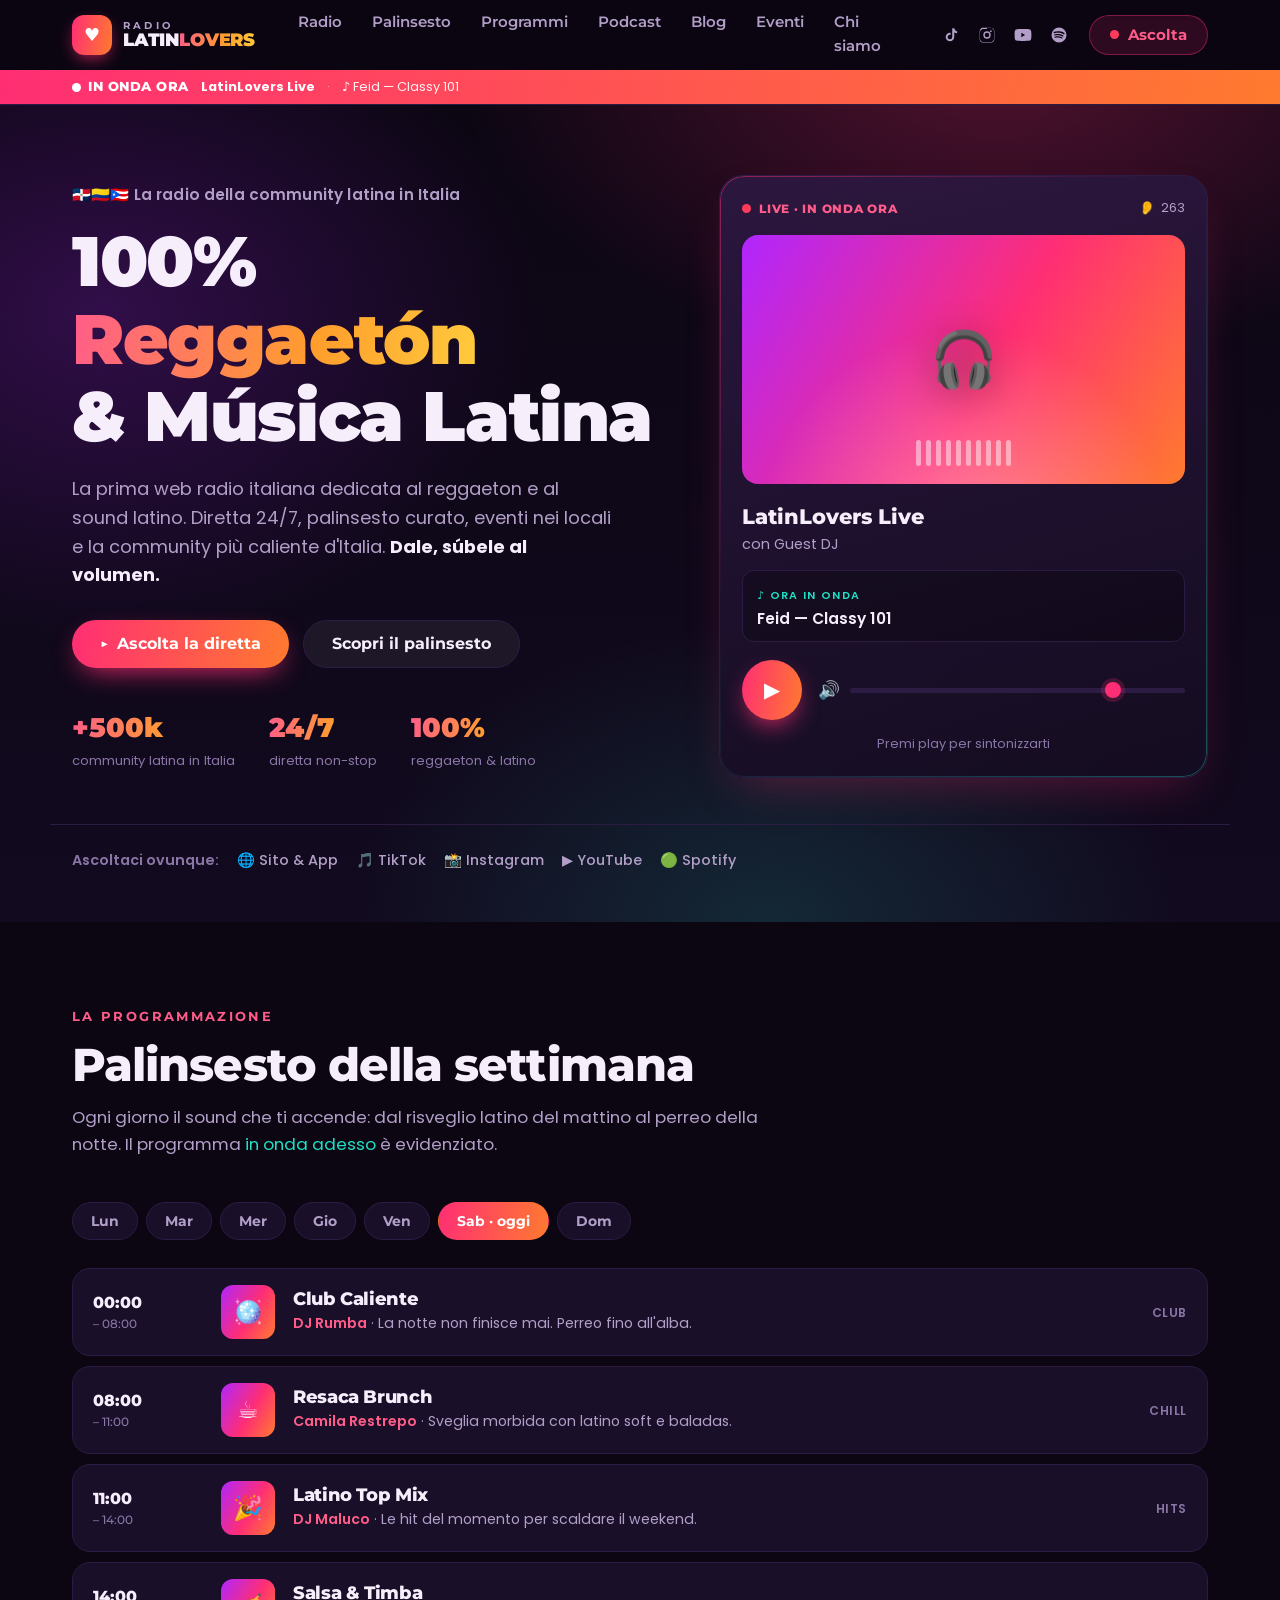
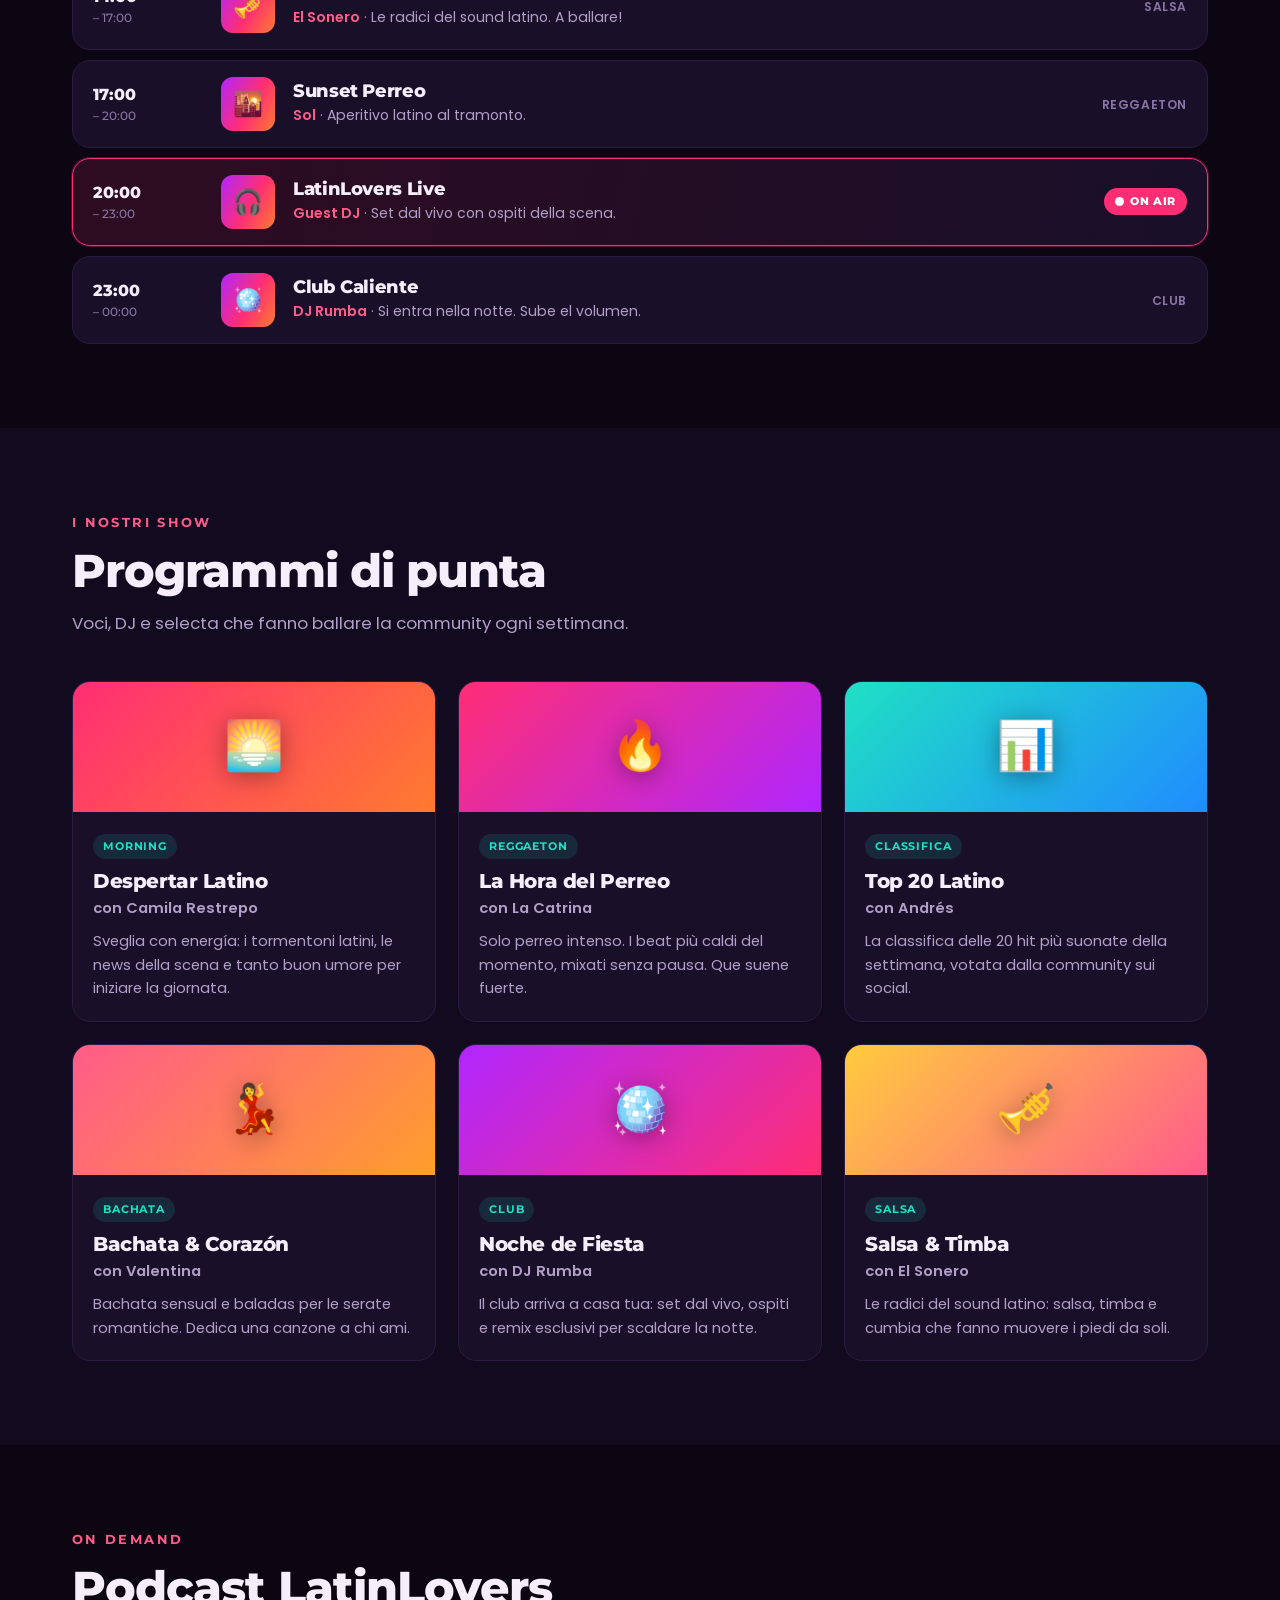
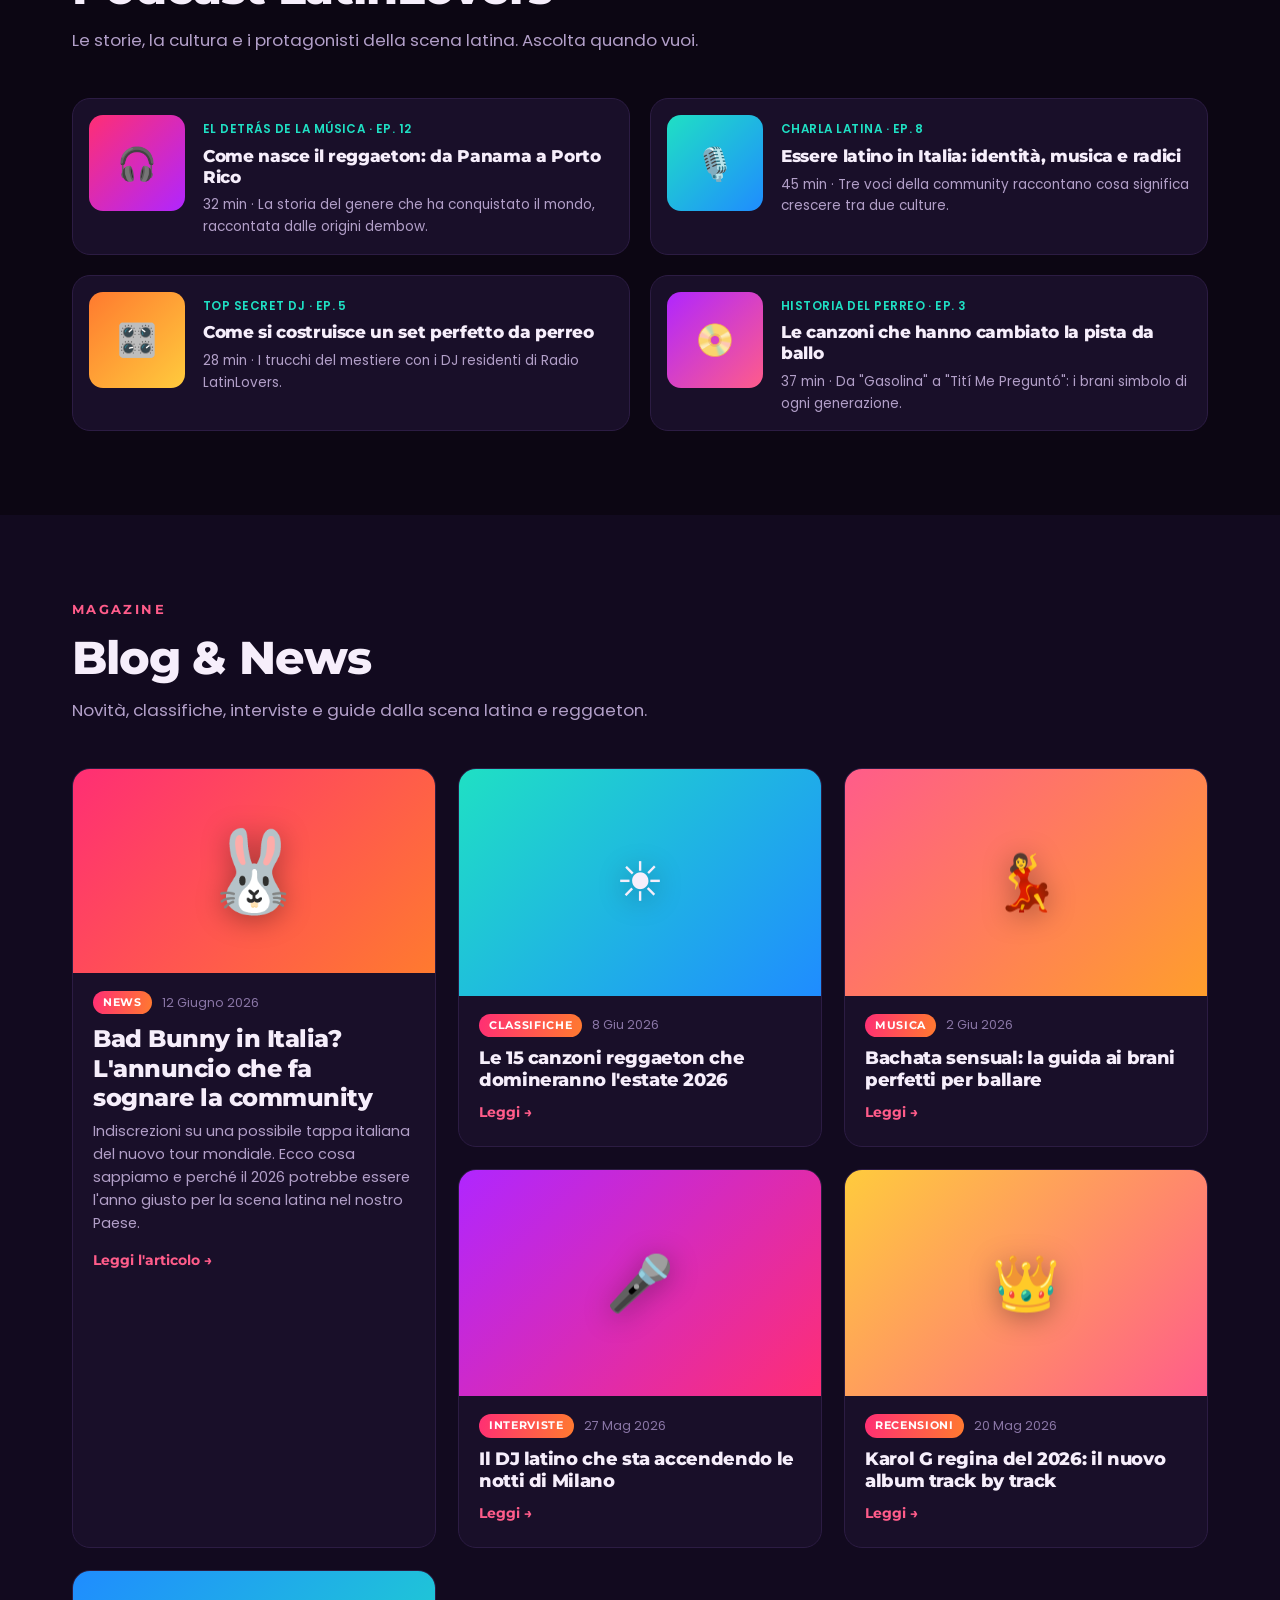
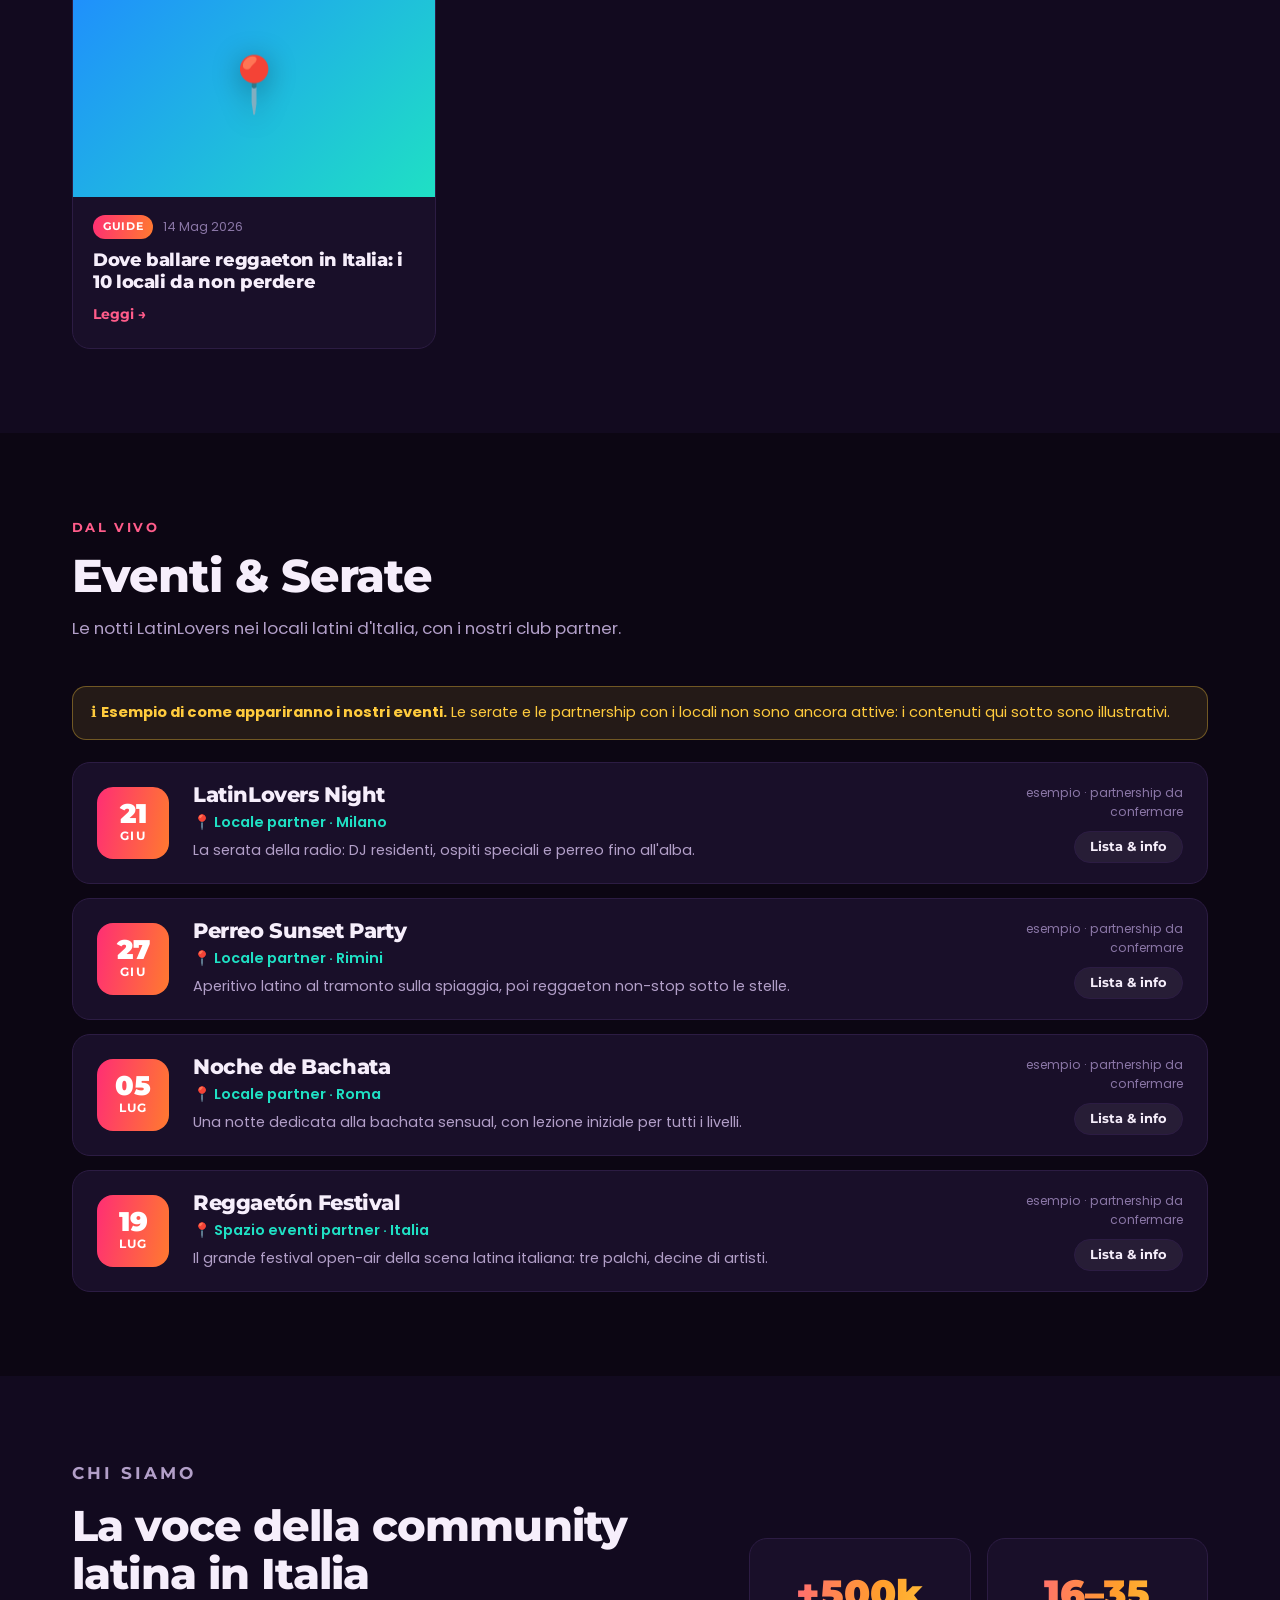
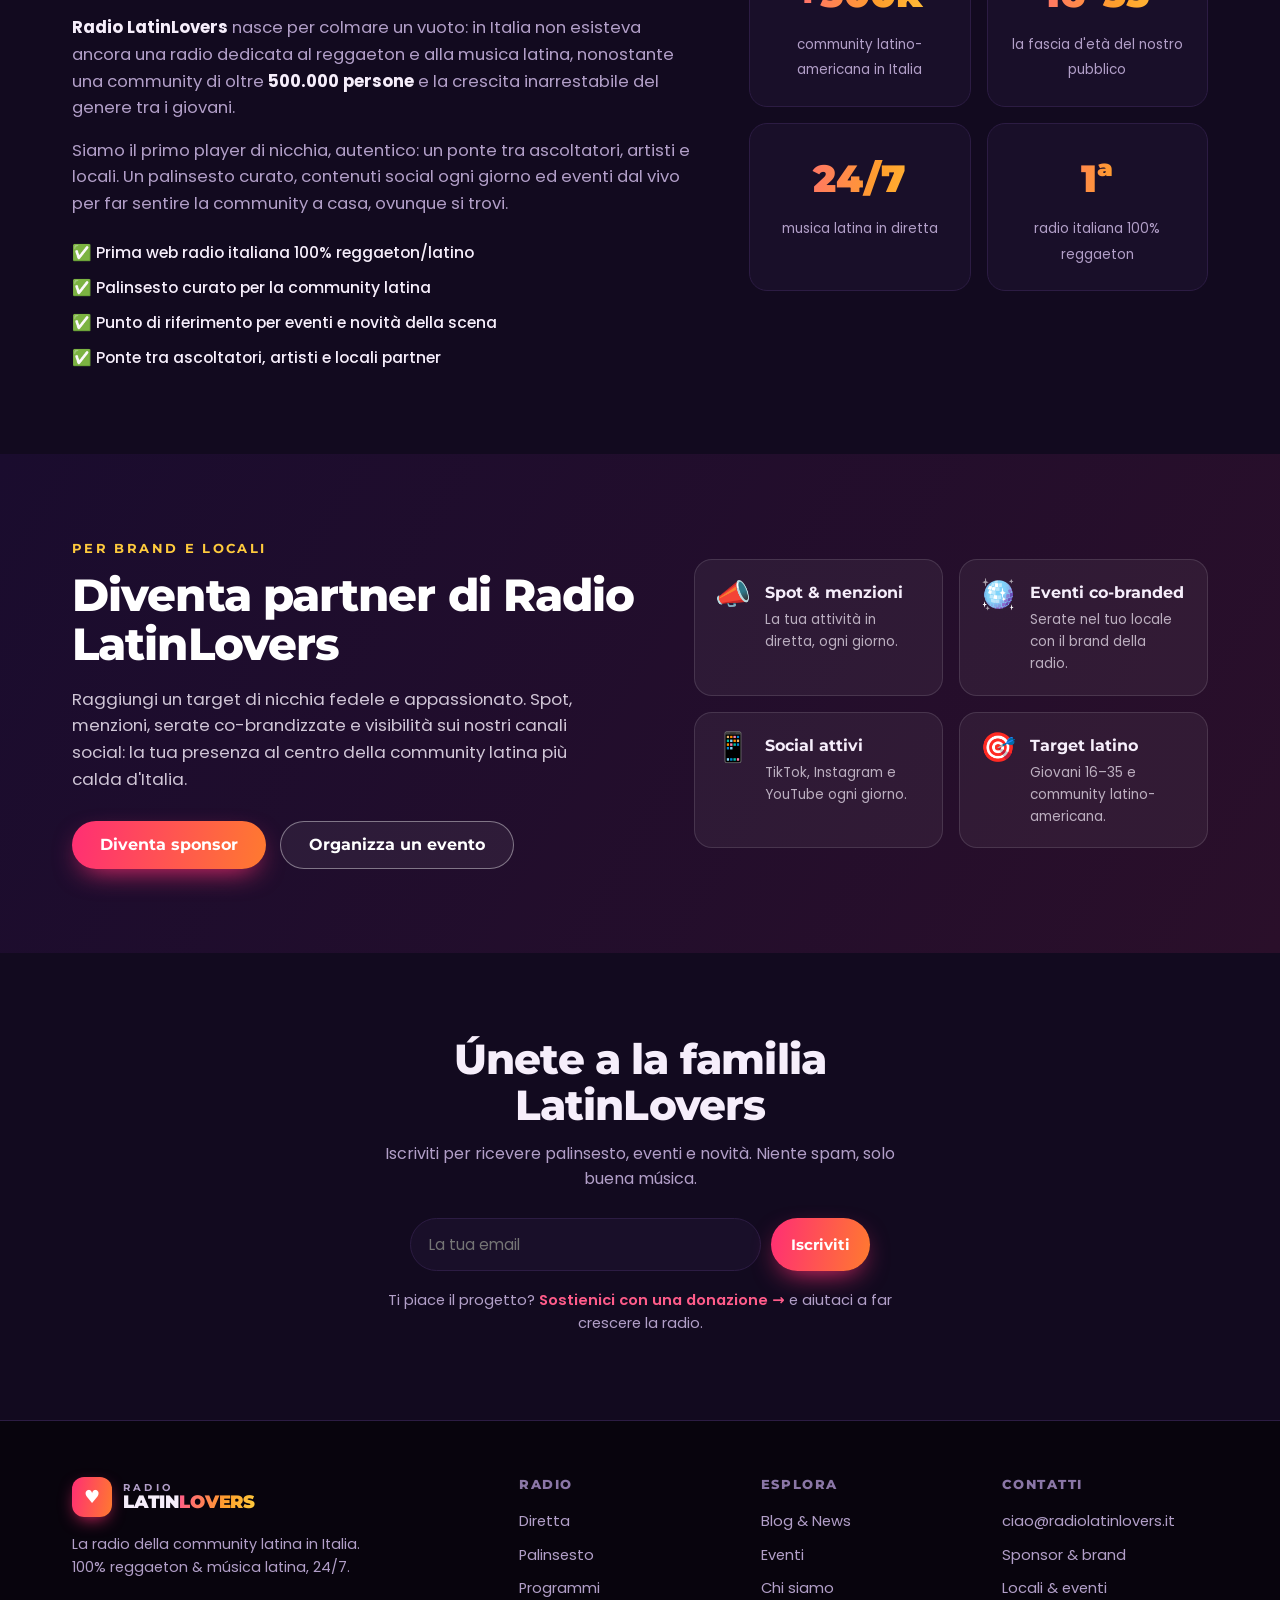
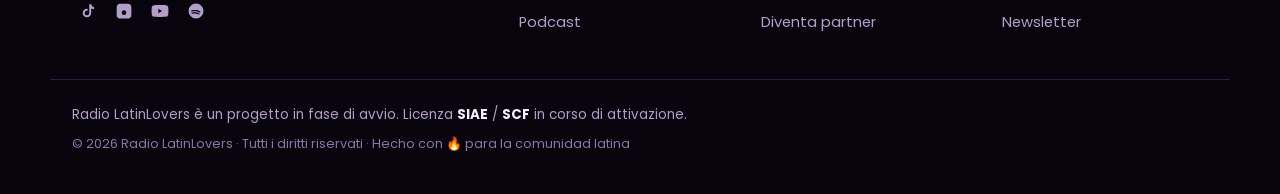
==== commit 52f2c415: "Onestà contenuti: licenza SIAE/SCF in attivazione, rimossa P.IVA placeholder, eventi resi illustrati" ====
--- a/index.html
+++ b/index.html
@@ -37,6 +37,7 @@
       </nav>
 
       <div class="header-right">
+        <!-- TODO (prima del lancio pubblico): collegare gli account social reali (TikTok, Instagram, YouTube, Spotify). Ora i link puntano a "#". -->
         <div class="social-icons" aria-label="Social">
           <a href="#" aria-label="TikTok" title="TikTok"><svg viewBox="0 0 24 24" width="18" height="18"><path fill="currentColor" d="M16.5 3c.3 2.1 1.6 3.7 3.7 4v2.6c-1.4 0-2.7-.4-3.9-1.1v6.2a5.7 5.7 0 1 1-5.7-5.7c.3 0 .6 0 .9.1v2.7a3 3 0 1 0 2.1 2.9V3h2.9Z"/></svg></a>
           <a href="#" aria-label="Instagram" title="Instagram"><svg viewBox="0 0 24 24" width="18" height="18"><path fill="currentColor" d="M12 2.2c3.2 0 3.6 0 4.9.1 1.2.1 1.8.3 2.2.4.6.2 1 .5 1.4.9.4.4.7.8.9 1.4.2.5.4 1.1.4 2.2.1 1.3.1 1.7.1 4.9s0 3.6-.1 4.9c-.1 1.2-.3 1.8-.4 2.2-.2.6-.5 1-.9 1.4-.4.4-.8.7-1.4.9-.5.2-1.1.4-2.2.4-1.3.1-1.7.1-4.9.1s-3.6 0-4.9-.1c-1.2-.1-1.8-.3-2.2-.4-.6-.2-1-.5-1.4-.9-.4-.4-.7-.8-.9-1.4-.2-.5-.4-1.1-.4-2.2C2.2 15.6 2.2 15.2 2.2 12s0-3.6.1-4.9c.1-1.2.3-1.8.4-2.2.2-.6.5-1 .9-1.4.4-.4.8-.7 1.4-.9.5-.2 1.1-.4 2.2-.4C8.4 2.2 8.8 2.2 12 2.2Zm0 1.8c-3.1 0-3.5 0-4.7.1-1.1.1-1.7.2-2.1.4-.5.2-.9.4-1.3.8-.4.4-.6.8-.8 1.3-.2.4-.3 1-.4 2.1C2.6 8.5 2.6 8.9 2.6 12s0 3.5.1 4.7c.1 1.1.2 1.7.4 2.1.2.5.4.9.8 1.3.4.4.8.6 1.3.8.4.2 1 .3 2.1.4 1.2.1 1.6.1 4.7.1s3.5 0 4.7-.1c1.1-.1 1.7-.2 2.1-.4.5-.2.9-.4 1.3-.8.4-.4.6-.8.8-1.3.2-.4.3-1 .4-2.1.1-1.2.1-1.6.1-4.7s0-3.5-.1-4.7c-.1-1.1-.2-1.7-.4-2.1-.2-.5-.4-.9-.8-1.3-.4-.4-.8-.6-1.3-.8-.4-.2-1-.3-2.1-.4-1.2-.1-1.6-.1-4.7-.1Zm0 3.1a4.9 4.9 0 1 1 0 9.8 4.9 4.9 0 0 1 0-9.8Zm0 8a3.1 3.1 0 1 0 0-6.2 3.1 3.1 0 0 0 0 6.2Zm6.3-8.2a1.1 1.1 0 1 1-2.3 0 1.1 1.1 0 0 1 2.3 0Z"/></svg></a>
@@ -349,48 +350,53 @@
       <div class="section-head">
         <p class="section-eyebrow">Dal vivo</p>
         <h2>Eventi &amp; Serate</h2>
-        <p class="section-lead">Le notti LatinLovers nei migliori locali latini d'Italia. In collaborazione con i nostri club partner.</p>
-      </div>
+        <p class="section-lead">Le notti LatinLovers nei locali latini d'Italia, con i nostri club partner.</p>
+      </div>
+
+      <p class="events-note" style="background:rgba(255,203,61,.1);border:1px solid rgba(255,203,61,.35);border-radius:14px;padding:14px 18px;margin-bottom:22px;color:var(--gold);font-size:.92rem;">
+        ℹ️ <strong>Esempio di come appariranno i nostri eventi.</strong>
+        Le serate e le partnership con i locali non sono ancora attive: i contenuti qui sotto sono illustrativi.
+      </p>
 
       <div class="events-list">
         <article class="event-row">
           <div class="event-date"><span class="ev-day">21</span><span class="ev-mon">GIU</span></div>
           <div class="event-info">
             <h3>LatinLovers Night</h3>
-            <p class="event-place">📍 Coyote Club · Milano</p>
-            <p class="event-desc">La serata ufficiale della radio: DJ residenti, ospiti speciali e perreo fino all'alba.</p>
-          </div>
-          <div class="event-meta"><span class="event-partner">in collaborazione con Coyote Club</span><a href="#" class="btn btn-ghost btn-sm">Lista &amp; info</a></div>
+            <p class="event-place">📍 Locale partner · Milano</p>
+            <p class="event-desc">La serata della radio: DJ residenti, ospiti speciali e perreo fino all'alba.</p>
+          </div>
+          <div class="event-meta"><span class="event-partner">esempio · partnership da confermare</span><a href="#" class="btn btn-ghost btn-sm">Lista &amp; info</a></div>
         </article>
 
         <article class="event-row">
           <div class="event-date"><span class="ev-day">27</span><span class="ev-mon">GIU</span></div>
           <div class="event-info">
             <h3>Perreo Sunset Party</h3>
-            <p class="event-place">📍 Tropicana Beach · Rimini</p>
+            <p class="event-place">📍 Locale partner · Rimini</p>
             <p class="event-desc">Aperitivo latino al tramonto sulla spiaggia, poi reggaeton non-stop sotto le stelle.</p>
           </div>
-          <div class="event-meta"><span class="event-partner">in collaborazione con Tropicana Beach</span><a href="#" class="btn btn-ghost btn-sm">Lista &amp; info</a></div>
+          <div class="event-meta"><span class="event-partner">esempio · partnership da confermare</span><a href="#" class="btn btn-ghost btn-sm">Lista &amp; info</a></div>
         </article>
 
         <article class="event-row">
           <div class="event-date"><span class="ev-day">05</span><span class="ev-mon">LUG</span></div>
           <div class="event-info">
             <h3>Noche de Bachata</h3>
-            <p class="event-place">📍 La Havana · Roma</p>
+            <p class="event-place">📍 Locale partner · Roma</p>
             <p class="event-desc">Una notte dedicata alla bachata sensual, con lezione iniziale per tutti i livelli.</p>
           </div>
-          <div class="event-meta"><span class="event-partner">in collaborazione con La Havana</span><a href="#" class="btn btn-ghost btn-sm">Lista &amp; info</a></div>
+          <div class="event-meta"><span class="event-partner">esempio · partnership da confermare</span><a href="#" class="btn btn-ghost btn-sm">Lista &amp; info</a></div>
         </article>
 
         <article class="event-row">
           <div class="event-date"><span class="ev-day">19</span><span class="ev-mon">LUG</span></div>
           <div class="event-info">
             <h3>Reggaetón Festival</h3>
-            <p class="event-place">📍 Carroponte · Sesto San Giovanni</p>
+            <p class="event-place">📍 Spazio eventi partner · Italia</p>
             <p class="event-desc">Il grande festival open-air della scena latina italiana: tre palchi, decine di artisti.</p>
           </div>
-          <div class="event-meta"><span class="event-partner">main media partner Radio LatinLovers</span><a href="#" class="btn btn-ghost btn-sm">Lista &amp; info</a></div>
+          <div class="event-meta"><span class="event-partner">esempio · partnership da confermare</span><a href="#" class="btn btn-ghost btn-sm">Lista &amp; info</a></div>
         </article>
       </div>
     </div>
@@ -458,6 +464,7 @@
     <div class="container community-inner">
       <h2>Únete a la familia LatinLovers</h2>
       <p>Iscriviti per ricevere palinsesto, eventi e novità. Niente spam, solo buena música.</p>
+      <!-- TODO (prima del lancio pubblico): collegare un servizio newsletter reale (es. Mailchimp/Brevo). Ora il form NON salva l'email da nessuna parte: mostra solo un messaggio di conferma. Anche il link "donazione" qui sotto punta a "#". -->
       <form class="newsletter" id="newsletterForm">
         <input type="email" placeholder="La tua email" required aria-label="Email" />
         <button type="submit" class="btn btn-primary">Iscriviti</button>
@@ -479,6 +486,7 @@
           </span>
         </a>
         <p>La radio della community latina in Italia. 100% reggaeton &amp; música latina, 24/7.</p>
+        <!-- TODO (prima del lancio pubblico): collegare gli account social reali. Link attualmente a "#". -->
         <div class="social-icons footer-social">
           <a href="#" aria-label="TikTok"><svg viewBox="0 0 24 24" width="18" height="18"><path fill="currentColor" d="M16.5 3c.3 2.1 1.6 3.7 3.7 4v2.6c-1.4 0-2.7-.4-3.9-1.1v6.2a5.7 5.7 0 1 1-5.7-5.7c.3 0 .6 0 .9.1v2.7a3 3 0 1 0 2.1 2.9V3h2.9Z"/></svg></a>
           <a href="#" aria-label="Instagram"><svg viewBox="0 0 24 24" width="18" height="18"><path fill="currentColor" d="M12 2.2c3.2 0 3.6 0 4.9.1 1.2.1 1.8.3 2.2.4.6.2 1 .5 1.4.9.4.4.7.8.9 1.4.2.5.4 1.1.4 2.2.1 1.3.1 1.7.1 4.9s0 3.6-.1 4.9c-.1 1.2-.3 1.8-.4 2.2-.2.6-.5 1-.9 1.4-.4.4-.8.7-1.4.9-.5.2-1.1.4-2.2.4-1.3.1-1.7.1-4.9.1s-3.6 0-4.9-.1c-1.2-.1-1.8-.3-2.2-.4-.6-.2-1-.5-1.4-.9-.4-.4-.7-.8-.9-1.4-.2-.5-.4-1.1-.4-2.2C2.2 15.6 2.2 15.2 2.2 12s0-3.6.1-4.9c.1-1.2.3-1.8.4-2.2.2-.6.5-1 .9-1.4.4-.4.8-.7 1.4-.9.5-.2 1.1-.4 2.2-.4C8.4 2.2 8.8 2.2 12 2.2Zm0 8.9a3.1 3.1 0 1 0 0 6.2 3.1 3.1 0 0 0 0-6.2Z"/></svg></a>
@@ -512,10 +520,10 @@
 
     <div class="container footer-bottom">
       <p class="licenses">
-        Radio LatinLovers trasmette nel rispetto delle normative sul diritto d'autore.
-        Musica diffusa con licenza <strong>SIAE</strong> e <strong>SCF</strong>.
+        Radio LatinLovers è un progetto in fase di avvio.
+        Licenza <strong>SIAE</strong> / <strong>SCF</strong> in corso di attivazione.
       </p>
-      <p class="copyright">© 2026 Radio LatinLovers · P.IVA 00000000000 · Tutti i diritti riservati · Hecho con 🔥 para la comunidad latina</p>
+      <p class="copyright">© 2026 Radio LatinLovers · Tutti i diritti riservati · Hecho con 🔥 para la comunidad latina</p>
     </div>
   </footer>
 
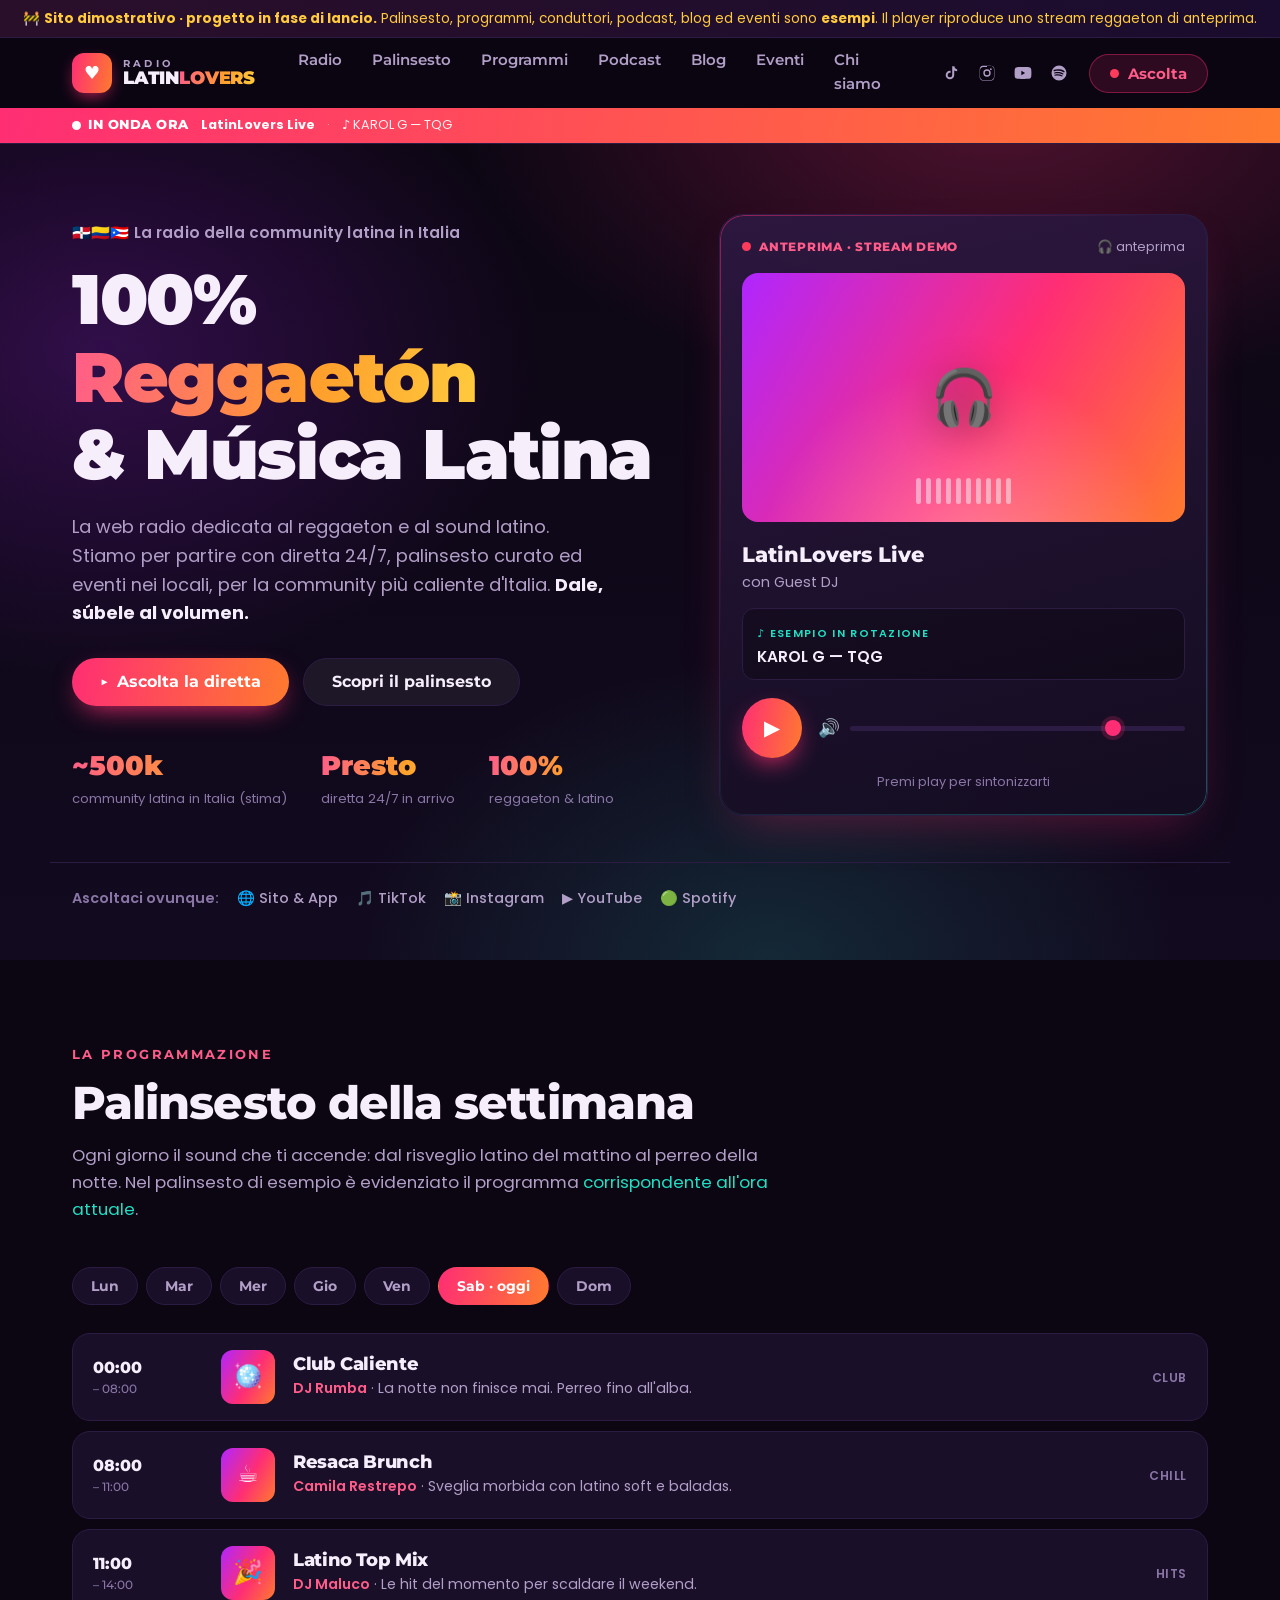
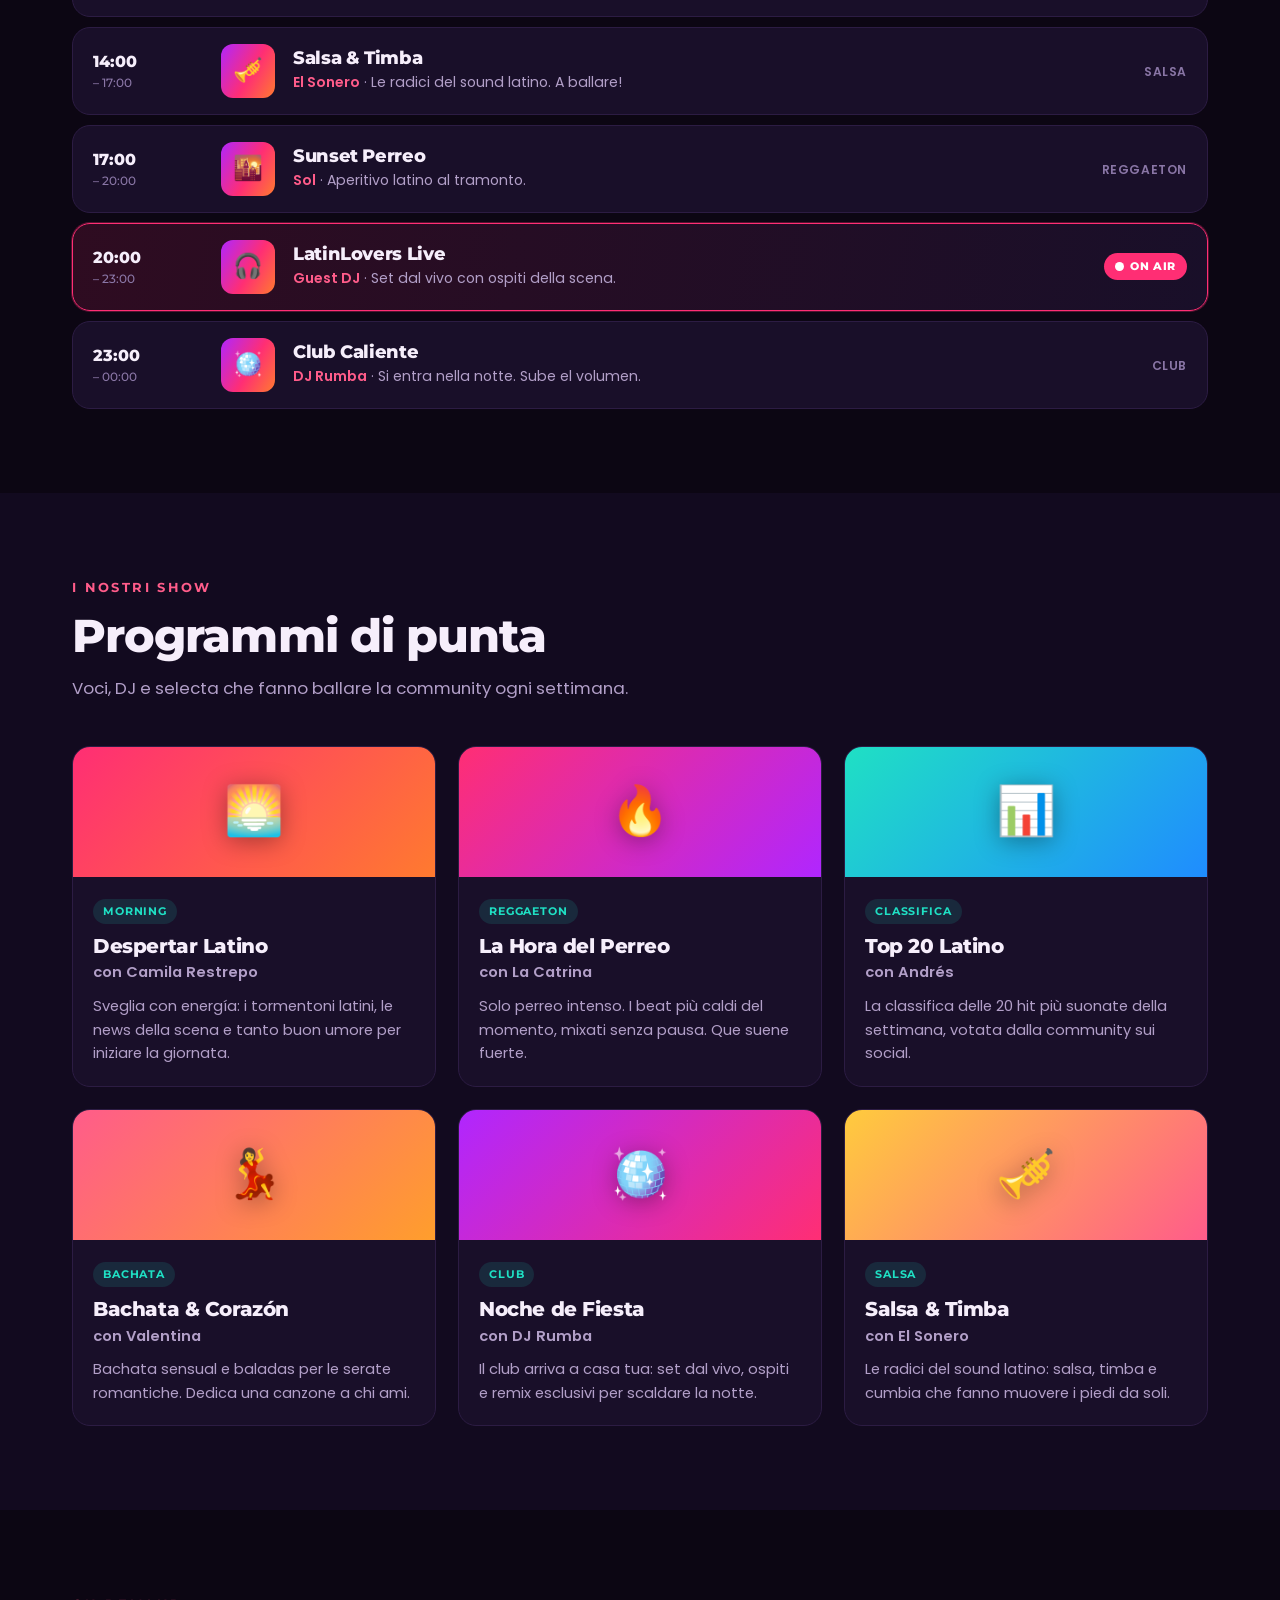
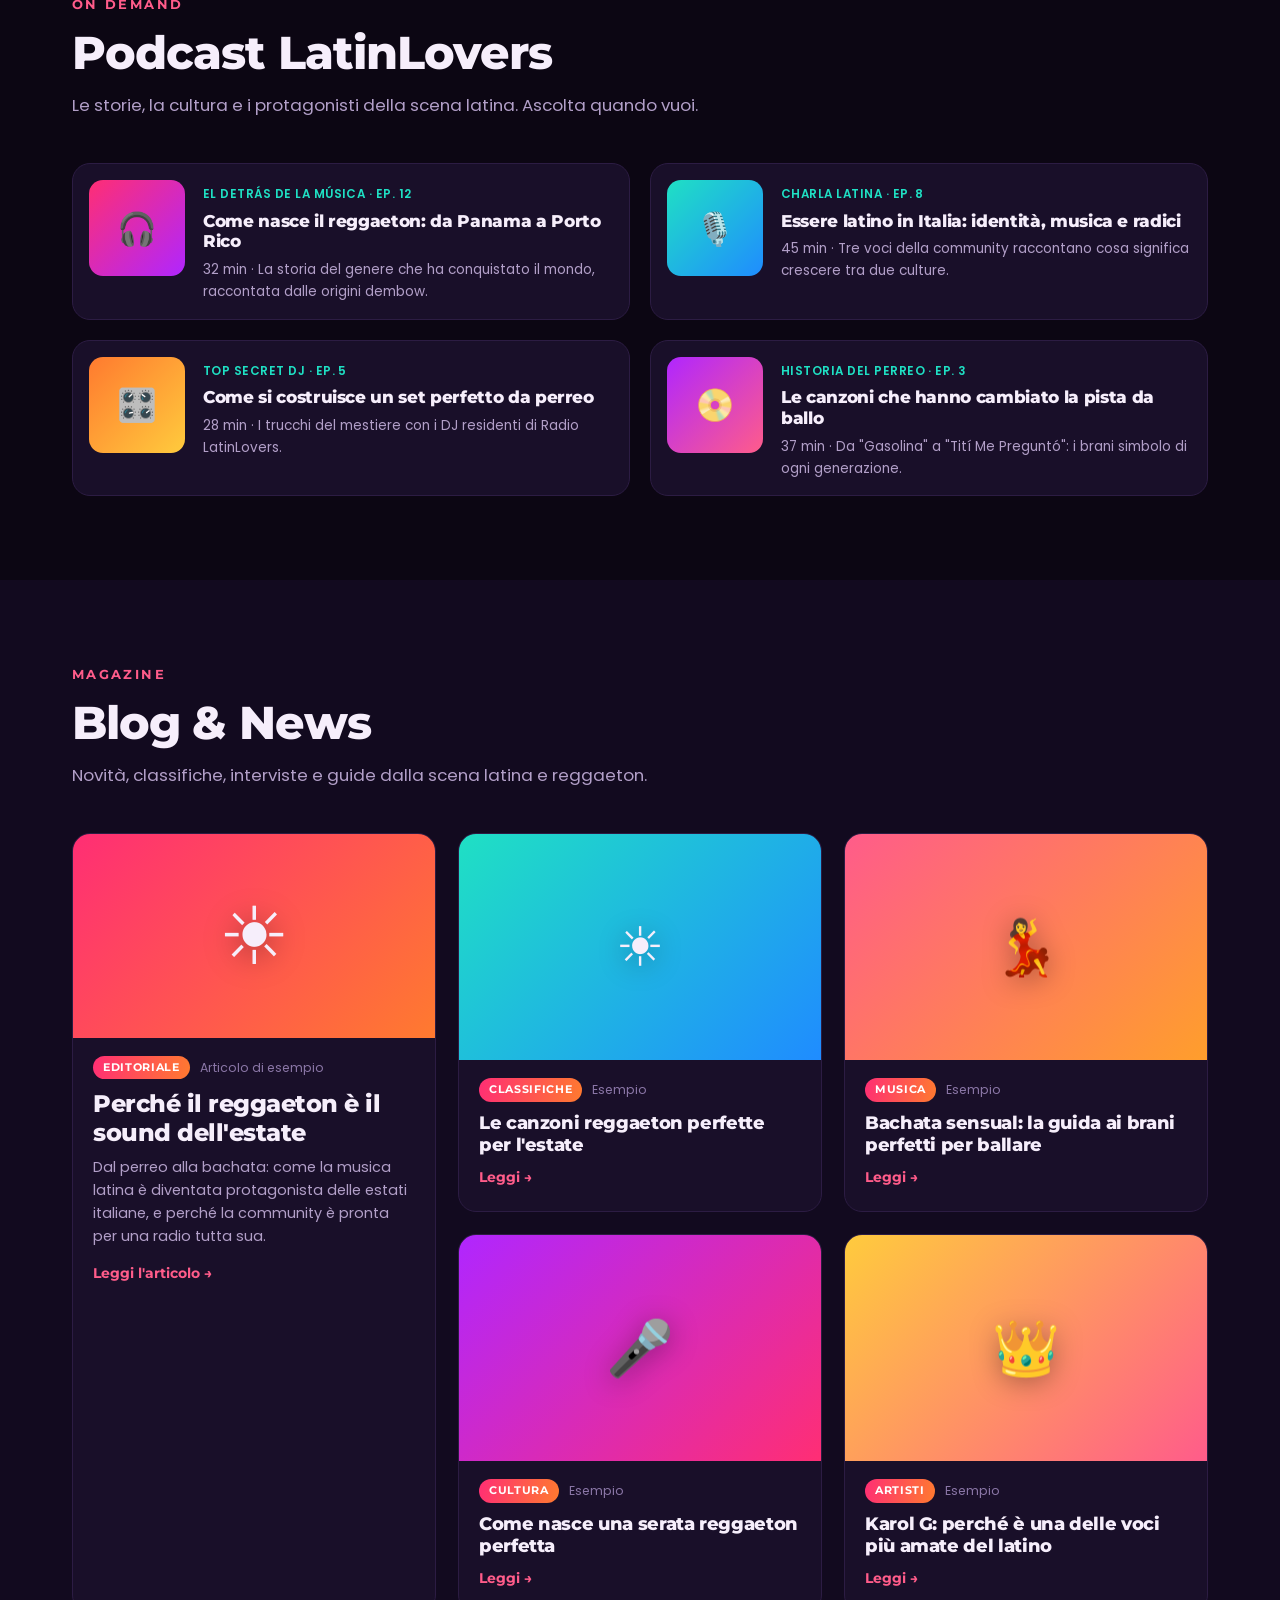
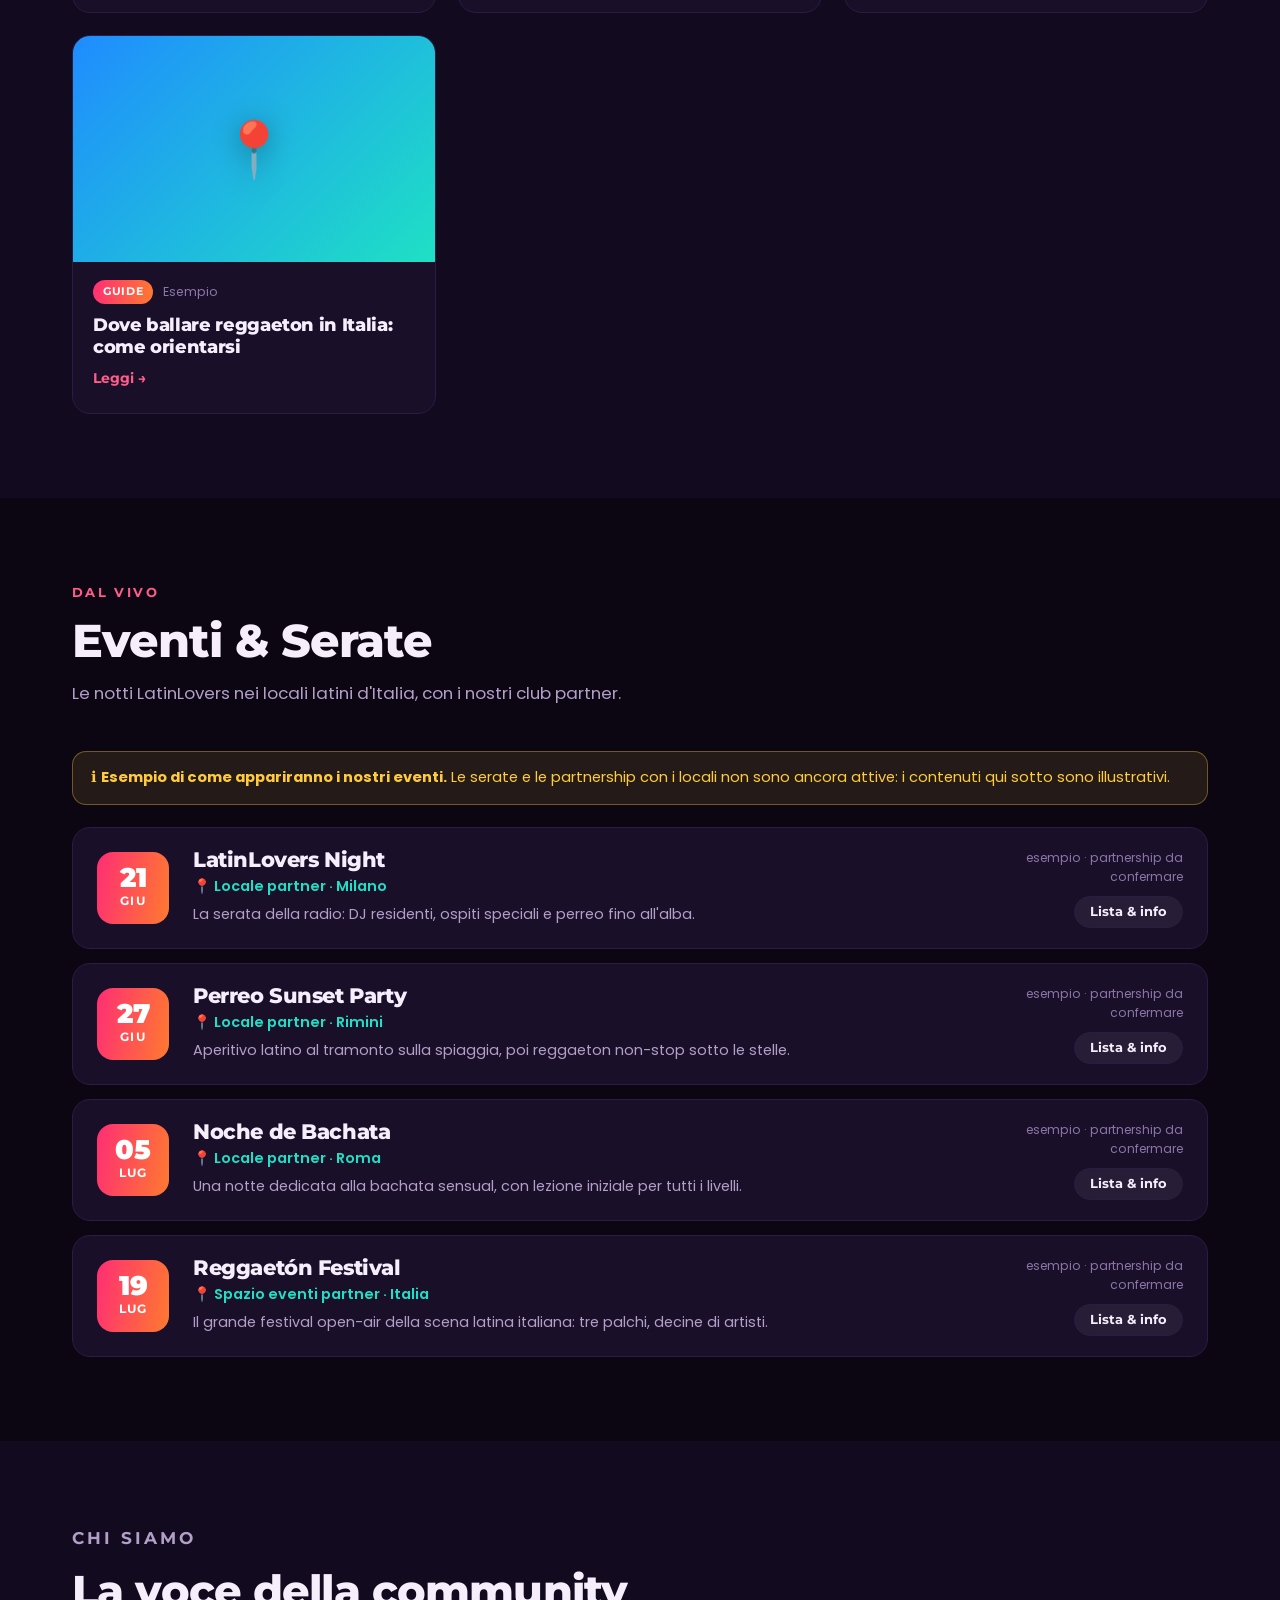
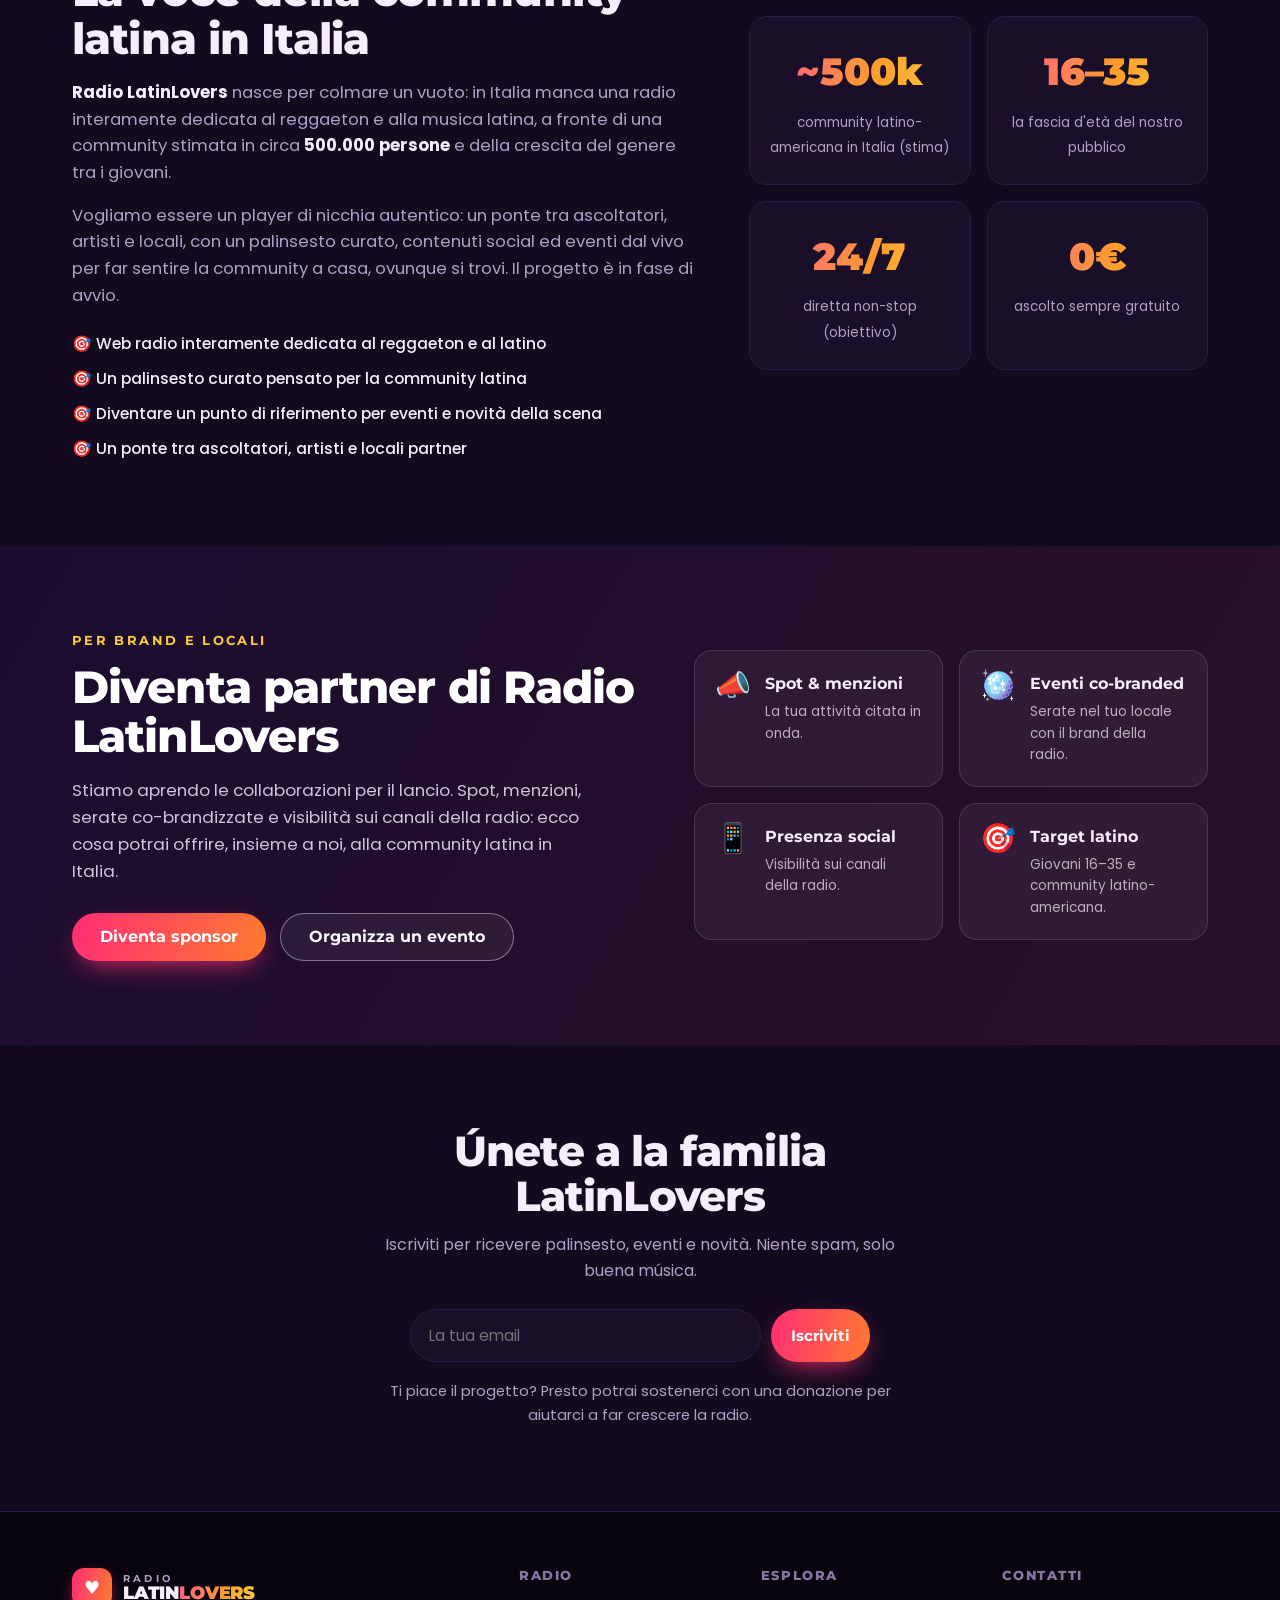
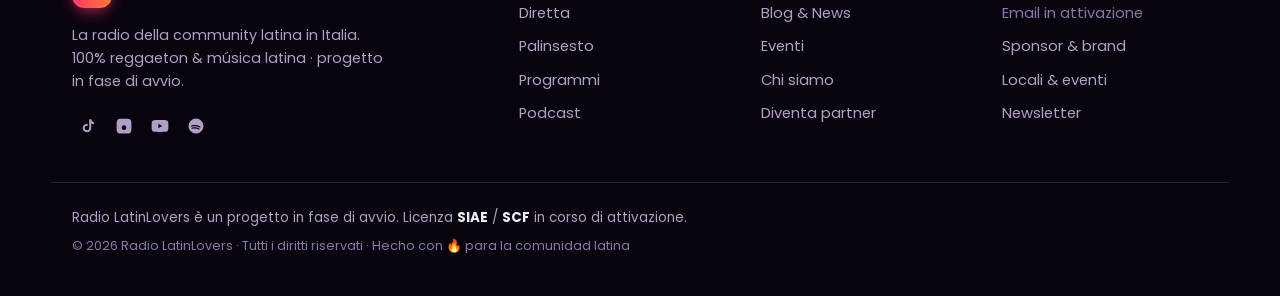
==== commit de3729d4: "Onestà contenuti (punto 5): banner sito dimostrativo, rimossi claim 'prima'/'24/7 in diretta', playe" ====
--- a/index.html
+++ b/index.html
@@ -4,7 +4,7 @@
   <meta charset="UTF-8" />
   <meta name="viewport" content="width=device-width, initial-scale=1.0" />
   <title>Radio LatinLovers — La radio della community latina in Italia · 100% Reggaeton & Música Latina</title>
-  <meta name="description" content="Radio LatinLovers è la prima web radio italiana 100% reggaeton e musica latina. Diretta 24/7, palinsesto curato, eventi nei locali e la community latina più calda d'Italia." />
+  <meta name="description" content="Radio LatinLovers: web radio dedicata al reggaeton e alla musica latina per la community latina in Italia. Progetto in fase di lancio — palinsesto, eventi e contenuti in arrivo." />
   <link rel="preconnect" href="https://fonts.googleapis.com" />
   <link rel="preconnect" href="https://fonts.gstatic.com" crossorigin />
   <link href="https://fonts.googleapis.com/css2?family=Montserrat:ital,wght@0,400;0,600;0,700;0,800;0,900;1,800&family=Poppins:wght@300;400;500;600;700&display=swap" rel="stylesheet" />
@@ -12,6 +12,12 @@
   <link rel="icon" href="data:image/svg+xml,<svg xmlns='http://www.w3.org/2000/svg' viewBox='0 0 100 100'><text y='.9em' font-size='90'>🔥</text></svg>" />
 </head>
 <body>
+
+  <!-- Banner anteprima: rende esplicito che il sito è dimostrativo / progetto in avvio -->
+  <div class="preview-banner" style="background:linear-gradient(100deg,#2a0f2a,#1a0c2e);border-bottom:1px solid var(--border);color:var(--gold);text-align:center;padding:9px 16px;font-size:.85rem;line-height:1.4;">
+    🚧 <strong>Sito dimostrativo · progetto in fase di lancio.</strong>
+    Palinsesto, programmi, conduttori, podcast, blog ed eventi sono <strong>esempi</strong>. Il player riproduce uno stream reggaeton di anteprima.
+  </div>
 
   <!-- ===================== HEADER ===================== -->
   <header class="site-header" id="top">
@@ -72,9 +78,9 @@
         <p class="eyebrow">🇩🇴🇨🇴🇵🇷 La radio della community latina in Italia</p>
         <h1>100% <span class="grad-text">Reggaetón</span><br />&amp; Música Latina</h1>
         <p class="hero-sub">
-          La prima web radio italiana dedicata al reggaeton e al sound latino.
-          Diretta 24/7, palinsesto curato, eventi nei locali e la community
-          più caliente d'Italia. <strong>Dale, súbele al volumen.</strong>
+          La web radio dedicata al reggaeton e al sound latino.
+          Stiamo per partire con diretta 24/7, palinsesto curato ed eventi nei locali,
+          per la community più caliente d'Italia. <strong>Dale, súbele al volumen.</strong>
         </p>
         <div class="hero-cta">
           <button class="btn btn-primary btn-lg" id="heroPlayBtn">
@@ -83,8 +89,8 @@
           <a href="#palinsesto" class="btn btn-ghost btn-lg">Scopri il palinsesto</a>
         </div>
         <div class="hero-stats">
-          <div><strong>+500k</strong><span>community latina in Italia</span></div>
-          <div><strong>24/7</strong><span>diretta non-stop</span></div>
+          <div><strong>~500k</strong><span>community latina in Italia (stima)</span></div>
+          <div><strong>Presto</strong><span>diretta 24/7 in arrivo</span></div>
           <div><strong>100%</strong><span>reggaeton &amp; latino</span></div>
         </div>
       </div>
@@ -92,8 +98,8 @@
       <!-- LIVE PLAYER CARD -->
       <div class="player-card" id="playerCard">
         <div class="player-top">
-          <span class="player-live"><span class="live-dot"></span> LIVE · IN ONDA ORA</span>
-          <span class="player-listeners"><span class="ear">👂</span> <span id="listenersCount">—</span></span>
+          <span class="player-live"><span class="live-dot"></span> ANTEPRIMA · STREAM DEMO</span>
+          <span class="player-listeners">🎧 anteprima</span>
         </div>
 
         <div class="player-art" id="playerArt">
@@ -111,7 +117,7 @@
         </div>
 
         <div class="now-playing">
-          <span class="np-label">♪ Ora in onda</span>
+          <span class="np-label">♪ Esempio in rotazione</span>
           <div class="np-marquee"><span id="nowPlaying">Bad Bunny — Tití Me Preguntó</span></div>
         </div>
 
@@ -146,7 +152,7 @@
       <div class="section-head">
         <p class="section-eyebrow">La programmazione</p>
         <h2>Palinsesto della settimana</h2>
-        <p class="section-lead">Ogni giorno il sound che ti accende: dal risveglio latino del mattino al perreo della notte. Il programma <span class="hl">in onda adesso</span> è evidenziato.</p>
+        <p class="section-lead">Ogni giorno il sound che ti accende: dal risveglio latino del mattino al perreo della notte. Nel palinsesto di esempio è evidenziato il programma <span class="hl">corrispondente all'ora attuale</span>.</p>
       </div>
 
       <div class="day-tabs" id="dayTabs" role="tablist"></div>
@@ -287,11 +293,11 @@
 
       <div class="blog-grid">
         <article class="blog-card feature">
-          <div class="blog-img" style="--c1:#ff2e74;--c2:#ff7a2f"><span>🐰</span></div>
+          <div class="blog-img" style="--c1:#ff2e74;--c2:#ff7a2f"><span>☀️</span></div>
           <div class="blog-body">
-            <div class="blog-meta"><span class="cat">News</span><span class="date">12 Giugno 2026</span></div>
-            <h3>Bad Bunny in Italia? L'annuncio che fa sognare la community</h3>
-            <p>Indiscrezioni su una possibile tappa italiana del nuovo tour mondiale. Ecco cosa sappiamo e perché il 2026 potrebbe essere l'anno giusto per la scena latina nel nostro Paese.</p>
+            <div class="blog-meta"><span class="cat">Editoriale</span><span class="date">Articolo di esempio</span></div>
+            <h3>Perché il reggaeton è il sound dell'estate</h3>
+            <p>Dal perreo alla bachata: come la musica latina è diventata protagonista delle estati italiane, e perché la community è pronta per una radio tutta sua.</p>
             <a href="#" class="read-more">Leggi l'articolo →</a>
           </div>
         </article>
@@ -299,8 +305,8 @@
         <article class="blog-card">
           <div class="blog-img" style="--c1:#1fe0c4;--c2:#1f8cff"><span>☀️</span></div>
           <div class="blog-body">
-            <div class="blog-meta"><span class="cat">Classifiche</span><span class="date">8 Giu 2026</span></div>
-            <h3>Le 15 canzoni reggaeton che domineranno l'estate 2026</h3>
+            <div class="blog-meta"><span class="cat">Classifiche</span><span class="date">Esempio</span></div>
+            <h3>Le canzoni reggaeton perfette per l'estate</h3>
             <a href="#" class="read-more">Leggi →</a>
           </div>
         </article>
@@ -308,7 +314,7 @@
         <article class="blog-card">
           <div class="blog-img" style="--c1:#ff5c8a;--c2:#ff9e2c"><span>💃</span></div>
           <div class="blog-body">
-            <div class="blog-meta"><span class="cat">Musica</span><span class="date">2 Giu 2026</span></div>
+            <div class="blog-meta"><span class="cat">Musica</span><span class="date">Esempio</span></div>
             <h3>Bachata sensual: la guida ai brani perfetti per ballare</h3>
             <a href="#" class="read-more">Leggi →</a>
           </div>
@@ -317,8 +323,8 @@
         <article class="blog-card">
           <div class="blog-img" style="--c1:#b026ff;--c2:#ff2e74"><span>🎤</span></div>
           <div class="blog-body">
-            <div class="blog-meta"><span class="cat">Interviste</span><span class="date">27 Mag 2026</span></div>
-            <h3>Il DJ latino che sta accendendo le notti di Milano</h3>
+            <div class="blog-meta"><span class="cat">Cultura</span><span class="date">Esempio</span></div>
+            <h3>Come nasce una serata reggaeton perfetta</h3>
             <a href="#" class="read-more">Leggi →</a>
           </div>
         </article>
@@ -326,8 +332,8 @@
         <article class="blog-card">
           <div class="blog-img" style="--c1:#ffcb3d;--c2:#ff5c8a"><span>👑</span></div>
           <div class="blog-body">
-            <div class="blog-meta"><span class="cat">Recensioni</span><span class="date">20 Mag 2026</span></div>
-            <h3>Karol G regina del 2026: il nuovo album track by track</h3>
+            <div class="blog-meta"><span class="cat">Artisti</span><span class="date">Esempio</span></div>
+            <h3>Karol G: perché è una delle voci più amate del latino</h3>
             <a href="#" class="read-more">Leggi →</a>
           </div>
         </article>
@@ -335,8 +341,8 @@
         <article class="blog-card">
           <div class="blog-img" style="--c1:#1f8cff;--c2:#1fe0c4"><span>📍</span></div>
           <div class="blog-body">
-            <div class="blog-meta"><span class="cat">Guide</span><span class="date">14 Mag 2026</span></div>
-            <h3>Dove ballare reggaeton in Italia: i 10 locali da non perdere</h3>
+            <div class="blog-meta"><span class="cat">Guide</span><span class="date">Esempio</span></div>
+            <h3>Dove ballare reggaeton in Italia: come orientarsi</h3>
             <a href="#" class="read-more">Leggi →</a>
           </div>
         </article>
@@ -409,27 +415,27 @@
         <p class="section-eyebrow">Chi siamo</p>
         <h2>La voce della community latina in Italia</h2>
         <p>
-          <strong>Radio LatinLovers</strong> nasce per colmare un vuoto: in Italia non esisteva
-          ancora una radio dedicata al reggaeton e alla musica latina, nonostante una community
-          di oltre <strong>500.000 persone</strong> e la crescita inarrestabile del genere tra i giovani.
+          <strong>Radio LatinLovers</strong> nasce per colmare un vuoto: in Italia manca
+          una radio interamente dedicata al reggaeton e alla musica latina, a fronte di una community
+          stimata in circa <strong>500.000 persone</strong> e della crescita del genere tra i giovani.
         </p>
         <p>
-          Siamo il primo player di nicchia, autentico: un ponte tra ascoltatori, artisti e locali.
-          Un palinsesto curato, contenuti social ogni giorno ed eventi dal vivo per far sentire
-          la community a casa, ovunque si trovi.
+          Vogliamo essere un player di nicchia autentico: un ponte tra ascoltatori, artisti e locali,
+          con un palinsesto curato, contenuti social ed eventi dal vivo per far sentire
+          la community a casa, ovunque si trovi. Il progetto è in fase di avvio.
         </p>
         <ul class="value-list">
-          <li>✅ Prima web radio italiana 100% reggaeton/latino</li>
-          <li>✅ Palinsesto curato per la community latina</li>
-          <li>✅ Punto di riferimento per eventi e novità della scena</li>
-          <li>✅ Ponte tra ascoltatori, artisti e locali partner</li>
+          <li>🎯 Web radio interamente dedicata al reggaeton e al latino</li>
+          <li>🎯 Un palinsesto curato pensato per la community latina</li>
+          <li>🎯 Diventare un punto di riferimento per eventi e novità della scena</li>
+          <li>🎯 Un ponte tra ascoltatori, artisti e locali partner</li>
         </ul>
       </div>
       <div class="about-stats">
-        <div class="stat-box"><strong>+500k</strong><span>community latino-americana in Italia</span></div>
+        <div class="stat-box"><strong>~500k</strong><span>community latino-americana in Italia (stima)</span></div>
         <div class="stat-box"><strong>16–35</strong><span>la fascia d'età del nostro pubblico</span></div>
-        <div class="stat-box"><strong>24/7</strong><span>musica latina in diretta</span></div>
-        <div class="stat-box"><strong>1ª</strong><span>radio italiana 100% reggaeton</span></div>
+        <div class="stat-box"><strong>24/7</strong><span>diretta non-stop (obiettivo)</span></div>
+        <div class="stat-box"><strong>0€</strong><span>ascolto sempre gratuito</span></div>
       </div>
     </div>
   </section>
@@ -441,9 +447,9 @@
         <p class="section-eyebrow light">Per brand e locali</p>
         <h2>Diventa partner di Radio LatinLovers</h2>
         <p class="sponsor-lead">
-          Raggiungi un target di nicchia fedele e appassionato. Spot, menzioni, serate
-          co-brandizzate e visibilità sui nostri canali social: la tua presenza al centro
-          della community latina più calda d'Italia.
+          Stiamo aprendo le collaborazioni per il lancio. Spot, menzioni, serate
+          co-brandizzate e visibilità sui canali della radio: ecco cosa potrai offrire,
+          insieme a noi, alla community latina in Italia.
         </p>
         <div class="sponsor-cta">
           <a href="#contatti" class="btn btn-primary btn-lg">Diventa sponsor</a>
@@ -451,9 +457,9 @@
         </div>
       </div>
       <div class="sponsor-perks">
-        <div class="perk"><span>📣</span><div><strong>Spot &amp; menzioni</strong><p>La tua attività in diretta, ogni giorno.</p></div></div>
+        <div class="perk"><span>📣</span><div><strong>Spot &amp; menzioni</strong><p>La tua attività citata in onda.</p></div></div>
         <div class="perk"><span>🪩</span><div><strong>Eventi co-branded</strong><p>Serate nel tuo locale con il brand della radio.</p></div></div>
-        <div class="perk"><span>📱</span><div><strong>Social attivi</strong><p>TikTok, Instagram e YouTube ogni giorno.</p></div></div>
+        <div class="perk"><span>📱</span><div><strong>Presenza social</strong><p>Visibilità sui canali della radio.</p></div></div>
         <div class="perk"><span>🎯</span><div><strong>Target latino</strong><p>Giovani 16–35 e community latino-americana.</p></div></div>
       </div>
     </div>
@@ -470,7 +476,7 @@
         <button type="submit" class="btn btn-primary">Iscriviti</button>
       </form>
       <p class="community-msg" id="newsletterMsg" hidden>🔥 ¡Bienvenido! Sei dentro la familia.</p>
-      <p class="donate-line">Ti piace il progetto? <a href="#">Sostienici con una donazione →</a> e aiutaci a far crescere la radio.</p>
+      <p class="donate-line">Ti piace il progetto? Presto potrai sostenerci con una donazione per aiutarci a far crescere la radio.</p>
     </div>
   </section>
 
@@ -485,7 +491,7 @@
             <span class="logo-name">LATIN<span class="logo-accent">LOVERS</span></span>
           </span>
         </a>
-        <p>La radio della community latina in Italia. 100% reggaeton &amp; música latina, 24/7.</p>
+        <p>La radio della community latina in Italia. 100% reggaeton &amp; música latina · progetto in fase di avvio.</p>
         <!-- TODO (prima del lancio pubblico): collegare gli account social reali. Link attualmente a "#". -->
         <div class="social-icons footer-social">
           <a href="#" aria-label="TikTok"><svg viewBox="0 0 24 24" width="18" height="18"><path fill="currentColor" d="M16.5 3c.3 2.1 1.6 3.7 3.7 4v2.6c-1.4 0-2.7-.4-3.9-1.1v6.2a5.7 5.7 0 1 1-5.7-5.7c.3 0 .6 0 .9.1v2.7a3 3 0 1 0 2.1 2.9V3h2.9Z"/></svg></a>
@@ -511,7 +517,8 @@
       </div>
       <div class="footer-col">
         <h4>Contatti</h4>
-        <a href="mailto:ciao@radiolatinlovers.it">ciao@radiolatinlovers.it</a>
+        <!-- TODO (prima del lancio pubblico): inserire un indirizzo email reale e attivo. -->
+        <span style="display:block;color:var(--muted-2);font-size:.92rem;padding:5px 0;">Email in attivazione</span>
         <a href="#sponsor">Sponsor &amp; brand</a>
         <a href="#eventi">Locali &amp; eventi</a>
         <a href="#contatti">Newsletter</a>
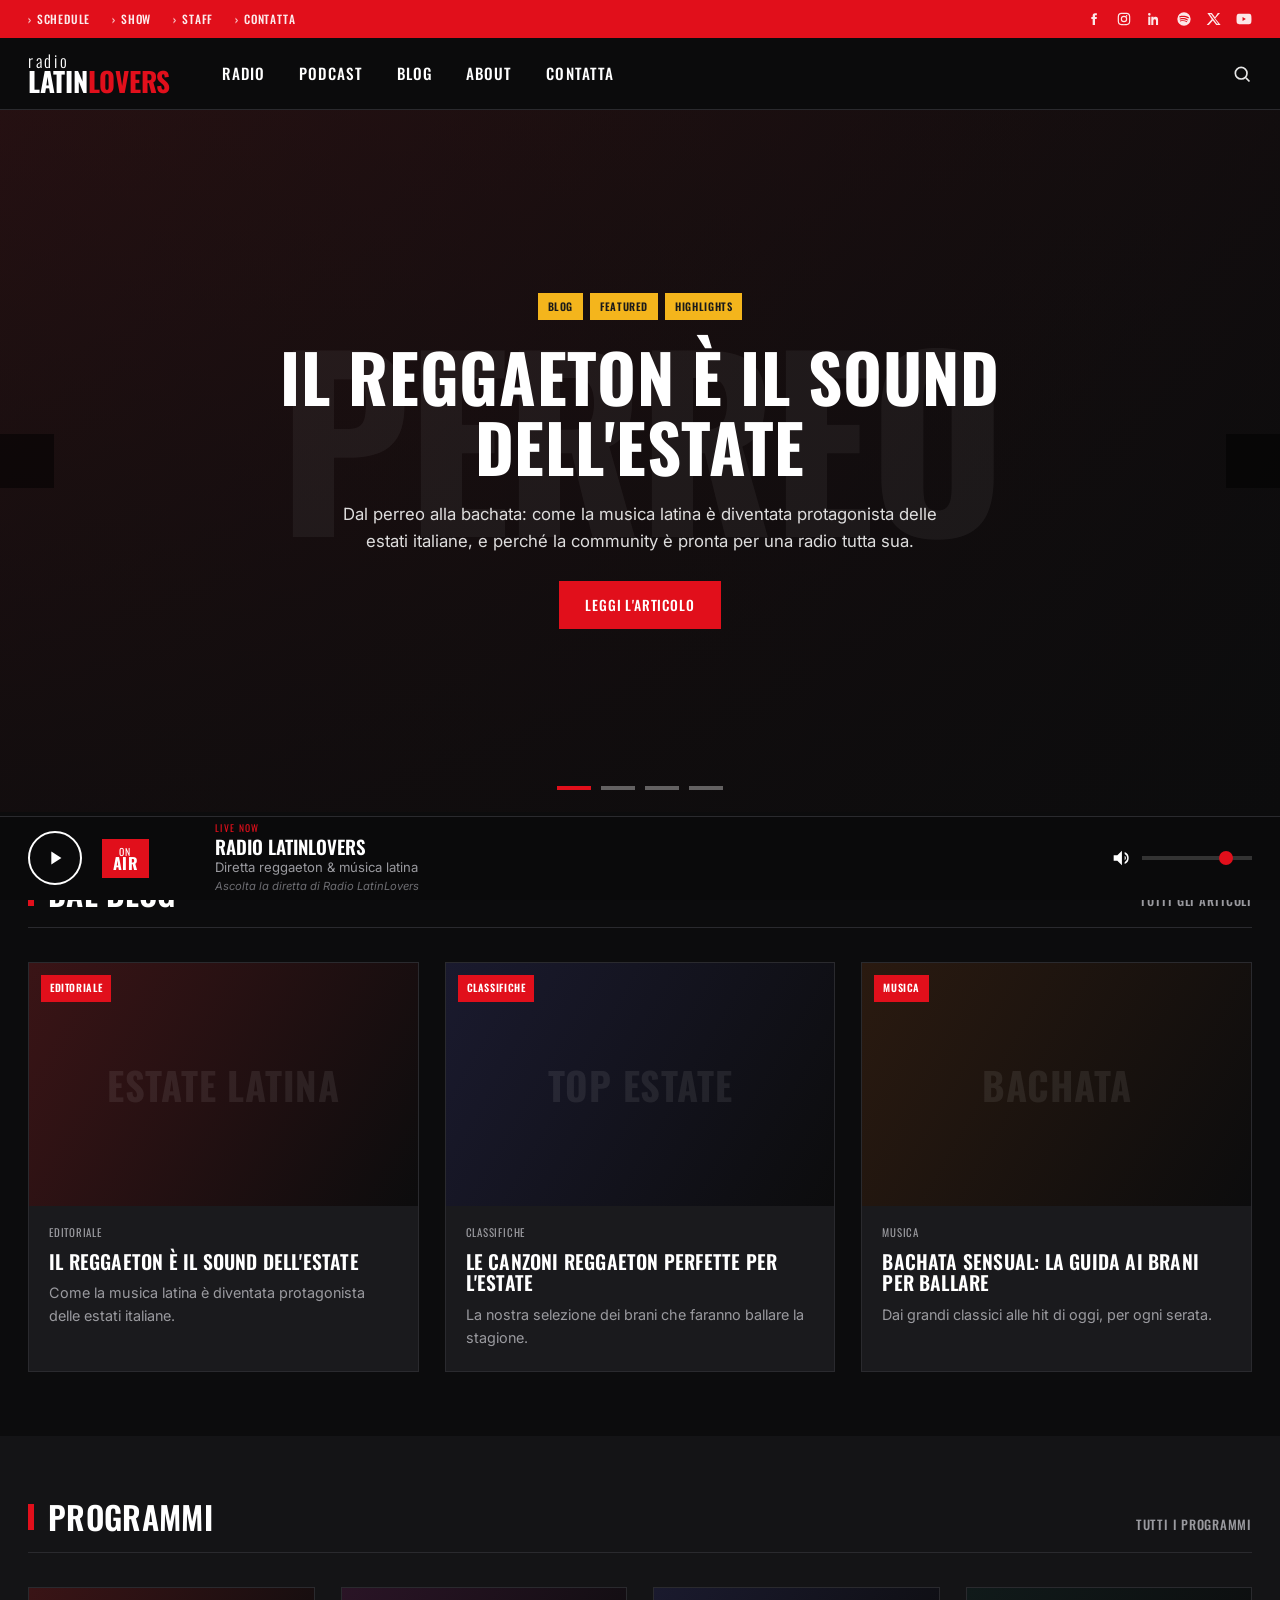
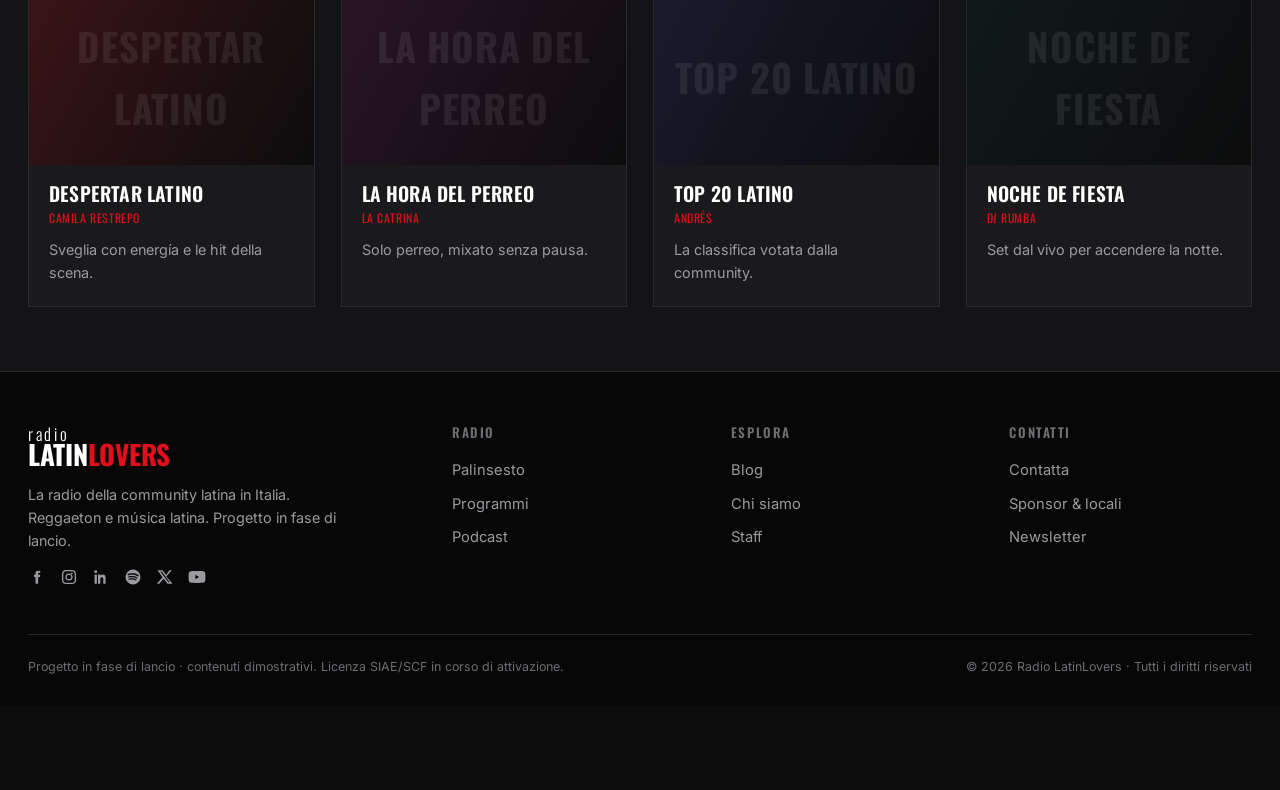
==== commit 83af33bf: "Redesign editoriale stile Radio Bocconi: multi-pagina, niente emoji - Layout: logo+menu in alto a sx" ====
--- a/index.html
+++ b/index.html
@@ -3,538 +3,121 @@
 <head>
   <meta charset="UTF-8" />
   <meta name="viewport" content="width=device-width, initial-scale=1.0" />
-  <title>Radio LatinLovers — La radio della community latina in Italia · 100% Reggaeton & Música Latina</title>
-  <meta name="description" content="Radio LatinLovers: web radio dedicata al reggaeton e alla musica latina per la community latina in Italia. Progetto in fase di lancio — palinsesto, eventi e contenuti in arrivo." />
+  <title>Radio LatinLovers — La radio della community latina in Italia</title>
+  <meta name="description" content="Radio LatinLovers: web radio dedicata al reggaeton e alla musica latina per la community latina in Italia. Progetto in fase di lancio." />
   <link rel="preconnect" href="https://fonts.googleapis.com" />
   <link rel="preconnect" href="https://fonts.gstatic.com" crossorigin />
-  <link href="https://fonts.googleapis.com/css2?family=Montserrat:ital,wght@0,400;0,600;0,700;0,800;0,900;1,800&family=Poppins:wght@300;400;500;600;700&display=swap" rel="stylesheet" />
-  <link rel="stylesheet" href="styles.css" />
-  <link rel="icon" href="data:image/svg+xml,<svg xmlns='http://www.w3.org/2000/svg' viewBox='0 0 100 100'><text y='.9em' font-size='90'>🔥</text></svg>" />
+  <link href="https://fonts.googleapis.com/css2?family=Oswald:wght@300;400;500;600;700&family=Inter:wght@400;500;600;700&display=swap" rel="stylesheet" />
+  <link rel="stylesheet" href="assets/styles.css" />
+  <link rel="icon" href="data:image/svg+xml,%3Csvg xmlns='http://www.w3.org/2000/svg' viewBox='0 0 32 32'%3E%3Crect width='32' height='32' fill='%23e10f1b'/%3E%3Ctext x='16' y='23' font-family='Arial' font-size='17' font-weight='bold' fill='white' text-anchor='middle'%3ELL%3C/text%3E%3C/svg%3E" />
 </head>
-<body>
+<body data-page="home">
 
-  <!-- Banner anteprima: rende esplicito che il sito è dimostrativo / progetto in avvio -->
-  <div class="preview-banner" style="background:linear-gradient(100deg,#2a0f2a,#1a0c2e);border-bottom:1px solid var(--border);color:var(--gold);text-align:center;padding:9px 16px;font-size:.85rem;line-height:1.4;">
-    🚧 <strong>Sito dimostrativo · progetto in fase di lancio.</strong>
-    Palinsesto, programmi, conduttori, podcast, blog ed eventi sono <strong>esempi</strong>. Il player riproduce uno stream reggaeton di anteprima.
-  </div>
+  <!-- ===================== HERO SLIDER ===================== -->
+  <section class="hero">
+    <div class="hero-track">
+      <div class="hero-slide active" style="--s1:#3a1416;--s2:#0c0c0d">
+        <div class="bg"></div>
+        <div class="watermark">PERREO</div>
+        <div class="hero-content">
+          <div class="hero-tags"><span>Blog</span><span>Featured</span><span>Highlights</span></div>
+          <h1>Il reggaeton è il sound dell'estate</h1>
+          <p>Dal perreo alla bachata: come la musica latina è diventata protagonista delle estati italiane, e perché la community è pronta per una radio tutta sua.</p>
+          <a href="blog.html" class="btn btn-red">Leggi l'articolo</a>
+        </div>
+      </div>
 
-  <!-- ===================== HEADER ===================== -->
-  <header class="site-header" id="top">
-    <div class="container header-inner">
-      <a href="#top" class="logo" aria-label="Radio LatinLovers home">
-        <span class="logo-mark">
-          <span class="logo-dot"></span>
-        </span>
-        <span class="logo-text">
-          <span class="logo-radio">RADIO</span>
-          <span class="logo-name">LATIN<span class="logo-accent">LOVERS</span></span>
-        </span>
-      </a>
+      <div class="hero-slide" style="--s1:#1a1a2e;--s2:#0c0c0d">
+        <div class="bg"></div>
+        <div class="watermark">RITMO</div>
+        <div class="hero-content">
+          <div class="hero-tags"><span>Programmi</span><span>Live</span></div>
+          <h1>La Hora del Perreo, tutti i giorni</h1>
+          <p>Il programma più caliente del palinsesto: solo i beat del momento, mixati senza pausa. Scopri quando va in onda e chi lo conduce.</p>
+          <a href="palinsesto.html" class="btn btn-red">Vai al palinsesto</a>
+        </div>
+      </div>
 
-      <nav class="main-nav" id="mainNav" aria-label="Navigazione principale">
-        <a href="#diretta">Radio</a>
-        <a href="#palinsesto">Palinsesto</a>
-        <a href="#programmi">Programmi</a>
-        <a href="#podcast">Podcast</a>
-        <a href="#blog">Blog</a>
-        <a href="#eventi">Eventi</a>
-        <a href="#chi-siamo">Chi siamo</a>
-      </nav>
+      <div class="hero-slide" style="--s1:#2a1a10;--s2:#0c0c0d">
+        <div class="bg"></div>
+        <div class="watermark">LATINO</div>
+        <div class="hero-content">
+          <div class="hero-tags"><span>Classifica</span><span>Community</span></div>
+          <h1>Top 20 Latino, votata da voi</h1>
+          <p>Ogni settimana la classifica delle hit più suonate, decisa dalla community sui social. La tua canzone può arrivare in cima.</p>
+          <a href="programmi.html" class="btn btn-red">Scopri i programmi</a>
+        </div>
+      </div>
 
-      <div class="header-right">
-        <!-- TODO (prima del lancio pubblico): collegare gli account social reali (TikTok, Instagram, YouTube, Spotify). Ora i link puntano a "#". -->
-        <div class="social-icons" aria-label="Social">
-          <a href="#" aria-label="TikTok" title="TikTok"><svg viewBox="0 0 24 24" width="18" height="18"><path fill="currentColor" d="M16.5 3c.3 2.1 1.6 3.7 3.7 4v2.6c-1.4 0-2.7-.4-3.9-1.1v6.2a5.7 5.7 0 1 1-5.7-5.7c.3 0 .6 0 .9.1v2.7a3 3 0 1 0 2.1 2.9V3h2.9Z"/></svg></a>
-          <a href="#" aria-label="Instagram" title="Instagram"><svg viewBox="0 0 24 24" width="18" height="18"><path fill="currentColor" d="M12 2.2c3.2 0 3.6 0 4.9.1 1.2.1 1.8.3 2.2.4.6.2 1 .5 1.4.9.4.4.7.8.9 1.4.2.5.4 1.1.4 2.2.1 1.3.1 1.7.1 4.9s0 3.6-.1 4.9c-.1 1.2-.3 1.8-.4 2.2-.2.6-.5 1-.9 1.4-.4.4-.8.7-1.4.9-.5.2-1.1.4-2.2.4-1.3.1-1.7.1-4.9.1s-3.6 0-4.9-.1c-1.2-.1-1.8-.3-2.2-.4-.6-.2-1-.5-1.4-.9-.4-.4-.7-.8-.9-1.4-.2-.5-.4-1.1-.4-2.2C2.2 15.6 2.2 15.2 2.2 12s0-3.6.1-4.9c.1-1.2.3-1.8.4-2.2.2-.6.5-1 .9-1.4.4-.4.8-.7 1.4-.9.5-.2 1.1-.4 2.2-.4C8.4 2.2 8.8 2.2 12 2.2Zm0 1.8c-3.1 0-3.5 0-4.7.1-1.1.1-1.7.2-2.1.4-.5.2-.9.4-1.3.8-.4.4-.6.8-.8 1.3-.2.4-.3 1-.4 2.1C2.6 8.5 2.6 8.9 2.6 12s0 3.5.1 4.7c.1 1.1.2 1.7.4 2.1.2.5.4.9.8 1.3.4.4.8.6 1.3.8.4.2 1 .3 2.1.4 1.2.1 1.6.1 4.7.1s3.5 0 4.7-.1c1.1-.1 1.7-.2 2.1-.4.5-.2.9-.4 1.3-.8.4-.4.6-.8.8-1.3.2-.4.3-1 .4-2.1.1-1.2.1-1.6.1-4.7s0-3.5-.1-4.7c-.1-1.1-.2-1.7-.4-2.1-.2-.5-.4-.9-.8-1.3-.4-.4-.8-.6-1.3-.8-.4-.2-1-.3-2.1-.4-1.2-.1-1.6-.1-4.7-.1Zm0 3.1a4.9 4.9 0 1 1 0 9.8 4.9 4.9 0 0 1 0-9.8Zm0 8a3.1 3.1 0 1 0 0-6.2 3.1 3.1 0 0 0 0 6.2Zm6.3-8.2a1.1 1.1 0 1 1-2.3 0 1.1 1.1 0 0 1 2.3 0Z"/></svg></a>
-          <a href="#" aria-label="YouTube" title="YouTube"><svg viewBox="0 0 24 24" width="18" height="18"><path fill="currentColor" d="M23 7.5s-.2-1.6-.9-2.3c-.9-.9-1.8-.9-2.3-1C16.6 4 12 4 12 4s-4.6 0-7.8.2c-.5.1-1.4.1-2.3 1C1.2 5.9 1 7.5 1 7.5S.8 9.4.8 11.3v1.3C.8 14.5 1 16.4 1 16.4s.2 1.6.9 2.3c.9.9 2 .9 2.5 1 1.8.2 7.6.2 7.6.2s4.6 0 7.8-.2c.5-.1 1.4-.1 2.3-1 .7-.7.9-2.3.9-2.3s.2-1.9.2-3.8v-1.3c0-1.9-.2-3.8-.2-3.8ZM9.8 15V9l5 3-5 3Z"/></svg></a>
-          <a href="#" aria-label="Spotify" title="Spotify"><svg viewBox="0 0 24 24" width="18" height="18"><path fill="currentColor" d="M12 2a10 10 0 1 0 0 20 10 10 0 0 0 0-20Zm4.6 14.4c-.2.3-.6.4-.9.2-2.4-1.5-5.5-1.8-9.1-1-.4.1-.7-.2-.8-.5-.1-.4.2-.7.5-.8 4-.9 7.4-.5 10.1 1.1.4.2.5.6.2 1Zm1.2-2.7c-.2.4-.7.5-1.1.3-2.8-1.7-7-2.2-10.3-1.2-.4.1-.9-.1-1-.6-.1-.4.1-.9.6-1 3.8-1.1 8.4-.6 11.6 1.4.3.2.5.7.2 1.1Zm.1-2.8C14.6 8.9 9.2 8.7 6 9.7c-.5.2-1.1-.1-1.2-.7-.2-.5.1-1.1.7-1.2 3.7-1.1 9.7-.9 13.5 1.4.5.3.7.9.4 1.4-.3.4-.9.6-1.4.3Z"/></svg></a>
+      <div class="hero-slide" style="--s1:#101a1a;--s2:#0c0c0d">
+        <div class="bg"></div>
+        <div class="watermark">FIESTA</div>
+        <div class="hero-content">
+          <div class="hero-tags"><span>Eventi</span><span>In arrivo</span></div>
+          <h1>Le notti LatinLovers arrivano nei locali</h1>
+          <p>Stiamo costruendo le serate della radio, in collaborazione con i locali latini d'Italia. Resta sintonizzato per le prime date.</p>
+          <a href="contatta.html" class="btn btn-red">Diventa partner</a>
         </div>
-        <a href="#diretta" class="btn btn-live" id="headerListenBtn">
-          <span class="live-dot"></span> Ascolta
-        </a>
-        <button class="nav-toggle" id="navToggle" aria-label="Apri menu" aria-expanded="false">
-          <span></span><span></span><span></span>
-        </button>
       </div>
     </div>
 
-    <!-- on-air ticker bar -->
-    <div class="onair-bar">
-      <div class="container onair-inner">
-        <span class="onair-label"><span class="live-dot"></span> IN ONDA ORA</span>
-        <span class="onair-show" id="tickerShow">Caricamento…</span>
-        <span class="onair-sep">·</span>
-        <span class="onair-track" id="tickerTrack">♪ Sintonizzati sul perreo</span>
-      </div>
-    </div>
-  </header>
-
-  <!-- ===================== HERO + LIVE PLAYER ===================== -->
-  <section class="hero" id="diretta">
-    <div class="hero-bg"></div>
-    <div class="container hero-grid">
-      <div class="hero-copy">
-        <p class="eyebrow">🇩🇴🇨🇴🇵🇷 La radio della community latina in Italia</p>
-        <h1>100% <span class="grad-text">Reggaetón</span><br />&amp; Música Latina</h1>
-        <p class="hero-sub">
-          La web radio dedicata al reggaeton e al sound latino.
-          Stiamo per partire con diretta 24/7, palinsesto curato ed eventi nei locali,
-          per la community più caliente d'Italia. <strong>Dale, súbele al volumen.</strong>
-        </p>
-        <div class="hero-cta">
-          <button class="btn btn-primary btn-lg" id="heroPlayBtn">
-            <span class="btn-icon" id="heroPlayIcon">▶</span> Ascolta la diretta
-          </button>
-          <a href="#palinsesto" class="btn btn-ghost btn-lg">Scopri il palinsesto</a>
-        </div>
-        <div class="hero-stats">
-          <div><strong>~500k</strong><span>community latina in Italia (stima)</span></div>
-          <div><strong>Presto</strong><span>diretta 24/7 in arrivo</span></div>
-          <div><strong>100%</strong><span>reggaeton &amp; latino</span></div>
-        </div>
-      </div>
-
-      <!-- LIVE PLAYER CARD -->
-      <div class="player-card" id="playerCard">
-        <div class="player-top">
-          <span class="player-live"><span class="live-dot"></span> ANTEPRIMA · STREAM DEMO</span>
-          <span class="player-listeners">🎧 anteprima</span>
-        </div>
-
-        <div class="player-art" id="playerArt">
-          <div class="player-art-glow"></div>
-          <div class="equalizer" id="equalizer" aria-hidden="true">
-            <span></span><span></span><span></span><span></span><span></span>
-            <span></span><span></span><span></span><span></span><span></span>
-          </div>
-          <div class="player-art-emoji">🔥</div>
-        </div>
-
-        <div class="player-meta">
-          <p class="player-show" id="playerShow">Despertar Latino</p>
-          <p class="player-host" id="playerHost">con Camila Restrepo</p>
-        </div>
-
-        <div class="now-playing">
-          <span class="np-label">♪ Esempio in rotazione</span>
-          <div class="np-marquee"><span id="nowPlaying">Bad Bunny — Tití Me Preguntó</span></div>
-        </div>
-
-        <div class="player-controls">
-          <button class="play-btn" id="mainPlayBtn" aria-label="Play/Pausa">
-            <span id="mainPlayIcon">▶</span>
-          </button>
-          <div class="volume-wrap">
-            <button class="vol-btn" id="muteBtn" aria-label="Muta">🔊</button>
-            <input type="range" id="volume" min="0" max="100" value="80" aria-label="Volume" />
-          </div>
-        </div>
-
-        <p class="player-status" id="playerStatus">Premi play per sintonizzarti</p>
-      </div>
-    </div>
-
-    <!-- platforms strip -->
-    <div class="container platforms">
-      <span>Ascoltaci ovunque:</span>
-      <a href="#">🌐 Sito &amp; App</a>
-      <a href="#">🎵 TikTok</a>
-      <a href="#">📸 Instagram</a>
-      <a href="#">▶️ YouTube</a>
-      <a href="#">🟢 Spotify</a>
-    </div>
+    <button class="hero-arrow prev" aria-label="Precedente"></button>
+    <button class="hero-arrow next" aria-label="Successivo"></button>
+    <div class="hero-dots"></div>
   </section>
 
-  <!-- ===================== PALINSESTO ===================== -->
-  <section class="section" id="palinsesto">
+  <!-- ===================== DAL BLOG ===================== -->
+  <section class="section">
     <div class="container">
       <div class="section-head">
-        <p class="section-eyebrow">La programmazione</p>
-        <h2>Palinsesto della settimana</h2>
-        <p class="section-lead">Ogni giorno il sound che ti accende: dal risveglio latino del mattino al perreo della notte. Nel palinsesto di esempio è evidenziato il programma <span class="hl">corrispondente all'ora attuale</span>.</p>
+        <h2>Dal blog</h2>
+        <a href="blog.html" class="more">Tutti gli articoli</a>
       </div>
-
-      <div class="day-tabs" id="dayTabs" role="tablist"></div>
-      <div class="schedule" id="scheduleList"></div>
+      <div class="grid grid-3">
+        <a class="card" href="blog.html">
+          <div class="card-cover" style="--c1:#3a1416;--c2:#0c0c0d"><span class="cat">Editoriale</span><span class="wm">Estate Latina</span></div>
+          <div class="card-body"><div class="meta">Editoriale</div><h3>Il reggaeton è il sound dell'estate</h3><p>Come la musica latina è diventata protagonista delle estati italiane.</p></div>
+        </a>
+        <a class="card" href="blog.html">
+          <div class="card-cover" style="--c1:#1a1a2e;--c2:#0c0c0d"><span class="cat">Classifiche</span><span class="wm">Top Estate</span></div>
+          <div class="card-body"><div class="meta">Classifiche</div><h3>Le canzoni reggaeton perfette per l'estate</h3><p>La nostra selezione dei brani che faranno ballare la stagione.</p></div>
+        </a>
+        <a class="card" href="blog.html">
+          <div class="card-cover" style="--c1:#2a1a10;--c2:#0c0c0d"><span class="cat">Musica</span><span class="wm">Bachata</span></div>
+          <div class="card-body"><div class="meta">Musica</div><h3>Bachata sensual: la guida ai brani per ballare</h3><p>Dai grandi classici alle hit di oggi, per ogni serata.</p></div>
+        </a>
+      </div>
     </div>
   </section>
 
   <!-- ===================== PROGRAMMI ===================== -->
-  <section class="section section-alt" id="programmi">
+  <section class="section alt">
     <div class="container">
       <div class="section-head">
-        <p class="section-eyebrow">I nostri show</p>
-        <h2>Programmi di punta</h2>
-        <p class="section-lead">Voci, DJ e selecta che fanno ballare la community ogni settimana.</p>
+        <h2>Programmi</h2>
+        <a href="programmi.html" class="more">Tutti i programmi</a>
       </div>
-
-      <div class="shows-grid">
-        <article class="show-card" style="--c1:#ff2e74;--c2:#ff7a2f">
-          <div class="show-cover"><span>🌅</span></div>
-          <div class="show-body">
-            <span class="tag">Morning</span>
-            <h3>Despertar Latino</h3>
-            <p class="show-host">con Camila Restrepo</p>
-            <p>Sveglia con energía: i tormentoni latini, le news della scena e tanto buon umore per iniziare la giornata.</p>
-          </div>
-        </article>
-
-        <article class="show-card" style="--c1:#ff2e74;--c2:#b026ff">
-          <div class="show-cover"><span>🔥</span></div>
-          <div class="show-body">
-            <span class="tag">Reggaeton</span>
-            <h3>La Hora del Perreo</h3>
-            <p class="show-host">con La Catrina</p>
-            <p>Solo perreo intenso. I beat più caldi del momento, mixati senza pausa. Que suene fuerte.</p>
-          </div>
-        </article>
-
-        <article class="show-card" style="--c1:#1fe0c4;--c2:#1f8cff">
-          <div class="show-cover"><span>📊</span></div>
-          <div class="show-body">
-            <span class="tag">Classifica</span>
-            <h3>Top 20 Latino</h3>
-            <p class="show-host">con Andrés</p>
-            <p>La classifica delle 20 hit più suonate della settimana, votata dalla community sui social.</p>
-          </div>
-        </article>
-
-        <article class="show-card" style="--c1:#ff5c8a;--c2:#ff9e2c">
-          <div class="show-cover"><span>💃</span></div>
-          <div class="show-body">
-            <span class="tag">Bachata</span>
-            <h3>Bachata &amp; Corazón</h3>
-            <p class="show-host">con Valentina</p>
-            <p>Bachata sensual e baladas per le serate romantiche. Dedica una canzone a chi ami.</p>
-          </div>
-        </article>
-
-        <article class="show-card" style="--c1:#b026ff;--c2:#ff2e74">
-          <div class="show-cover"><span>🪩</span></div>
-          <div class="show-body">
-            <span class="tag">Club</span>
-            <h3>Noche de Fiesta</h3>
-            <p class="show-host">con DJ Rumba</p>
-            <p>Il club arriva a casa tua: set dal vivo, ospiti e remix esclusivi per scaldare la notte.</p>
-          </div>
-        </article>
-
-        <article class="show-card" style="--c1:#ffcb3d;--c2:#ff5c8a">
-          <div class="show-cover"><span>🎺</span></div>
-          <div class="show-body">
-            <span class="tag">Salsa</span>
-            <h3>Salsa &amp; Timba</h3>
-            <p class="show-host">con El Sonero</p>
-            <p>Le radici del sound latino: salsa, timba e cumbia che fanno muovere i piedi da soli.</p>
-          </div>
-        </article>
+      <div class="grid grid-4">
+        <a class="card show-card" href="programmi.html">
+          <div class="card-cover" style="--c1:#3a1416;--c2:#0c0c0d"><span class="wm">Despertar Latino</span></div>
+          <div class="card-body"><h3>Despertar Latino</h3><div class="show-host">Camila Restrepo</div><p>Sveglia con energía e le hit della scena.</p></div>
+        </a>
+        <a class="card show-card" href="programmi.html">
+          <div class="card-cover" style="--c1:#2a1426;--c2:#0c0c0d"><span class="wm">La Hora del Perreo</span></div>
+          <div class="card-body"><h3>La Hora del Perreo</h3><div class="show-host">La Catrina</div><p>Solo perreo, mixato senza pausa.</p></div>
+        </a>
+        <a class="card show-card" href="programmi.html">
+          <div class="card-cover" style="--c1:#1a1a2e;--c2:#0c0c0d"><span class="wm">Top 20 Latino</span></div>
+          <div class="card-body"><h3>Top 20 Latino</h3><div class="show-host">Andrés</div><p>La classifica votata dalla community.</p></div>
+        </a>
+        <a class="card show-card" href="programmi.html">
+          <div class="card-cover" style="--c1:#101a1a;--c2:#0c0c0d"><span class="wm">Noche de Fiesta</span></div>
+          <div class="card-body"><h3>Noche de Fiesta</h3><div class="show-host">DJ Rumba</div><p>Set dal vivo per accendere la notte.</p></div>
+        </a>
       </div>
     </div>
   </section>
 
-  <!-- ===================== PODCAST ===================== -->
-  <section class="section" id="podcast">
-    <div class="container">
-      <div class="section-head">
-        <p class="section-eyebrow">On demand</p>
-        <h2>Podcast LatinLovers</h2>
-        <p class="section-lead">Le storie, la cultura e i protagonisti della scena latina. Ascolta quando vuoi.</p>
-      </div>
-
-      <div class="podcast-grid">
-        <article class="podcast-card">
-          <div class="pod-cover" style="--c1:#ff2e74;--c2:#b026ff"><span>🎧</span><span class="pod-play">▶</span></div>
-          <div class="pod-body">
-            <span class="pod-series">El Detrás de la Música · Ep. 12</span>
-            <h3>Come nasce il reggaeton: da Panama a Porto Rico</h3>
-            <p>32 min · La storia del genere che ha conquistato il mondo, raccontata dalle origini dembow.</p>
-          </div>
-        </article>
-
-        <article class="podcast-card">
-          <div class="pod-cover" style="--c1:#1fe0c4;--c2:#1f8cff"><span>🎙️</span><span class="pod-play">▶</span></div>
-          <div class="pod-body">
-            <span class="pod-series">Charla Latina · Ep. 8</span>
-            <h3>Essere latino in Italia: identità, musica e radici</h3>
-            <p>45 min · Tre voci della community raccontano cosa significa crescere tra due culture.</p>
-          </div>
-        </article>
-
-        <article class="podcast-card">
-          <div class="pod-cover" style="--c1:#ff7a2f;--c2:#ffcb3d"><span>🎛️</span><span class="pod-play">▶</span></div>
-          <div class="pod-body">
-            <span class="pod-series">Top Secret DJ · Ep. 5</span>
-            <h3>Come si costruisce un set perfetto da perreo</h3>
-            <p>28 min · I trucchi del mestiere con i DJ residenti di Radio LatinLovers.</p>
-          </div>
-        </article>
-
-        <article class="podcast-card">
-          <div class="pod-cover" style="--c1:#b026ff;--c2:#ff5c8a"><span>📀</span><span class="pod-play">▶</span></div>
-          <div class="pod-body">
-            <span class="pod-series">Historia del Perreo · Ep. 3</span>
-            <h3>Le canzoni che hanno cambiato la pista da ballo</h3>
-            <p>37 min · Da "Gasolina" a "Tití Me Preguntó": i brani simbolo di ogni generazione.</p>
-          </div>
-        </article>
-      </div>
-    </div>
-  </section>
-
-  <!-- ===================== BLOG / NEWS ===================== -->
-  <section class="section section-alt" id="blog">
-    <div class="container">
-      <div class="section-head">
-        <p class="section-eyebrow">Magazine</p>
-        <h2>Blog &amp; News</h2>
-        <p class="section-lead">Novità, classifiche, interviste e guide dalla scena latina e reggaeton.</p>
-      </div>
-
-      <div class="blog-grid">
-        <article class="blog-card feature">
-          <div class="blog-img" style="--c1:#ff2e74;--c2:#ff7a2f"><span>☀️</span></div>
-          <div class="blog-body">
-            <div class="blog-meta"><span class="cat">Editoriale</span><span class="date">Articolo di esempio</span></div>
-            <h3>Perché il reggaeton è il sound dell'estate</h3>
-            <p>Dal perreo alla bachata: come la musica latina è diventata protagonista delle estati italiane, e perché la community è pronta per una radio tutta sua.</p>
-            <a href="#" class="read-more">Leggi l'articolo →</a>
-          </div>
-        </article>
-
-        <article class="blog-card">
-          <div class="blog-img" style="--c1:#1fe0c4;--c2:#1f8cff"><span>☀️</span></div>
-          <div class="blog-body">
-            <div class="blog-meta"><span class="cat">Classifiche</span><span class="date">Esempio</span></div>
-            <h3>Le canzoni reggaeton perfette per l'estate</h3>
-            <a href="#" class="read-more">Leggi →</a>
-          </div>
-        </article>
-
-        <article class="blog-card">
-          <div class="blog-img" style="--c1:#ff5c8a;--c2:#ff9e2c"><span>💃</span></div>
-          <div class="blog-body">
-            <div class="blog-meta"><span class="cat">Musica</span><span class="date">Esempio</span></div>
-            <h3>Bachata sensual: la guida ai brani perfetti per ballare</h3>
-            <a href="#" class="read-more">Leggi →</a>
-          </div>
-        </article>
-
-        <article class="blog-card">
-          <div class="blog-img" style="--c1:#b026ff;--c2:#ff2e74"><span>🎤</span></div>
-          <div class="blog-body">
-            <div class="blog-meta"><span class="cat">Cultura</span><span class="date">Esempio</span></div>
-            <h3>Come nasce una serata reggaeton perfetta</h3>
-            <a href="#" class="read-more">Leggi →</a>
-          </div>
-        </article>
-
-        <article class="blog-card">
-          <div class="blog-img" style="--c1:#ffcb3d;--c2:#ff5c8a"><span>👑</span></div>
-          <div class="blog-body">
-            <div class="blog-meta"><span class="cat">Artisti</span><span class="date">Esempio</span></div>
-            <h3>Karol G: perché è una delle voci più amate del latino</h3>
-            <a href="#" class="read-more">Leggi →</a>
-          </div>
-        </article>
-
-        <article class="blog-card">
-          <div class="blog-img" style="--c1:#1f8cff;--c2:#1fe0c4"><span>📍</span></div>
-          <div class="blog-body">
-            <div class="blog-meta"><span class="cat">Guide</span><span class="date">Esempio</span></div>
-            <h3>Dove ballare reggaeton in Italia: come orientarsi</h3>
-            <a href="#" class="read-more">Leggi →</a>
-          </div>
-        </article>
-      </div>
-    </div>
-  </section>
-
-  <!-- ===================== EVENTI ===================== -->
-  <section class="section" id="eventi">
-    <div class="container">
-      <div class="section-head">
-        <p class="section-eyebrow">Dal vivo</p>
-        <h2>Eventi &amp; Serate</h2>
-        <p class="section-lead">Le notti LatinLovers nei locali latini d'Italia, con i nostri club partner.</p>
-      </div>
-
-      <p class="events-note" style="background:rgba(255,203,61,.1);border:1px solid rgba(255,203,61,.35);border-radius:14px;padding:14px 18px;margin-bottom:22px;color:var(--gold);font-size:.92rem;">
-        ℹ️ <strong>Esempio di come appariranno i nostri eventi.</strong>
-        Le serate e le partnership con i locali non sono ancora attive: i contenuti qui sotto sono illustrativi.
-      </p>
-
-      <div class="events-list">
-        <article class="event-row">
-          <div class="event-date"><span class="ev-day">21</span><span class="ev-mon">GIU</span></div>
-          <div class="event-info">
-            <h3>LatinLovers Night</h3>
-            <p class="event-place">📍 Locale partner · Milano</p>
-            <p class="event-desc">La serata della radio: DJ residenti, ospiti speciali e perreo fino all'alba.</p>
-          </div>
-          <div class="event-meta"><span class="event-partner">esempio · partnership da confermare</span><a href="#" class="btn btn-ghost btn-sm">Lista &amp; info</a></div>
-        </article>
-
-        <article class="event-row">
-          <div class="event-date"><span class="ev-day">27</span><span class="ev-mon">GIU</span></div>
-          <div class="event-info">
-            <h3>Perreo Sunset Party</h3>
-            <p class="event-place">📍 Locale partner · Rimini</p>
-            <p class="event-desc">Aperitivo latino al tramonto sulla spiaggia, poi reggaeton non-stop sotto le stelle.</p>
-          </div>
-          <div class="event-meta"><span class="event-partner">esempio · partnership da confermare</span><a href="#" class="btn btn-ghost btn-sm">Lista &amp; info</a></div>
-        </article>
-
-        <article class="event-row">
-          <div class="event-date"><span class="ev-day">05</span><span class="ev-mon">LUG</span></div>
-          <div class="event-info">
-            <h3>Noche de Bachata</h3>
-            <p class="event-place">📍 Locale partner · Roma</p>
-            <p class="event-desc">Una notte dedicata alla bachata sensual, con lezione iniziale per tutti i livelli.</p>
-          </div>
-          <div class="event-meta"><span class="event-partner">esempio · partnership da confermare</span><a href="#" class="btn btn-ghost btn-sm">Lista &amp; info</a></div>
-        </article>
-
-        <article class="event-row">
-          <div class="event-date"><span class="ev-day">19</span><span class="ev-mon">LUG</span></div>
-          <div class="event-info">
-            <h3>Reggaetón Festival</h3>
-            <p class="event-place">📍 Spazio eventi partner · Italia</p>
-            <p class="event-desc">Il grande festival open-air della scena latina italiana: tre palchi, decine di artisti.</p>
-          </div>
-          <div class="event-meta"><span class="event-partner">esempio · partnership da confermare</span><a href="#" class="btn btn-ghost btn-sm">Lista &amp; info</a></div>
-        </article>
-      </div>
-    </div>
-  </section>
-
-  <!-- ===================== CHI SIAMO ===================== -->
-  <section class="section section-alt" id="chi-siamo">
-    <div class="container about-grid">
-      <div class="about-copy">
-        <p class="section-eyebrow">Chi siamo</p>
-        <h2>La voce della community latina in Italia</h2>
-        <p>
-          <strong>Radio LatinLovers</strong> nasce per colmare un vuoto: in Italia manca
-          una radio interamente dedicata al reggaeton e alla musica latina, a fronte di una community
-          stimata in circa <strong>500.000 persone</strong> e della crescita del genere tra i giovani.
-        </p>
-        <p>
-          Vogliamo essere un player di nicchia autentico: un ponte tra ascoltatori, artisti e locali,
-          con un palinsesto curato, contenuti social ed eventi dal vivo per far sentire
-          la community a casa, ovunque si trovi. Il progetto è in fase di avvio.
-        </p>
-        <ul class="value-list">
-          <li>🎯 Web radio interamente dedicata al reggaeton e al latino</li>
-          <li>🎯 Un palinsesto curato pensato per la community latina</li>
-          <li>🎯 Diventare un punto di riferimento per eventi e novità della scena</li>
-          <li>🎯 Un ponte tra ascoltatori, artisti e locali partner</li>
-        </ul>
-      </div>
-      <div class="about-stats">
-        <div class="stat-box"><strong>~500k</strong><span>community latino-americana in Italia (stima)</span></div>
-        <div class="stat-box"><strong>16–35</strong><span>la fascia d'età del nostro pubblico</span></div>
-        <div class="stat-box"><strong>24/7</strong><span>diretta non-stop (obiettivo)</span></div>
-        <div class="stat-box"><strong>0€</strong><span>ascolto sempre gratuito</span></div>
-      </div>
-    </div>
-  </section>
-
-  <!-- ===================== SPONSOR / PARTNER ===================== -->
-  <section class="section sponsor-section" id="sponsor">
-    <div class="container sponsor-inner">
-      <div>
-        <p class="section-eyebrow light">Per brand e locali</p>
-        <h2>Diventa partner di Radio LatinLovers</h2>
-        <p class="sponsor-lead">
-          Stiamo aprendo le collaborazioni per il lancio. Spot, menzioni, serate
-          co-brandizzate e visibilità sui canali della radio: ecco cosa potrai offrire,
-          insieme a noi, alla community latina in Italia.
-        </p>
-        <div class="sponsor-cta">
-          <a href="#contatti" class="btn btn-primary btn-lg">Diventa sponsor</a>
-          <a href="#contatti" class="btn btn-ghost btn-lg light">Organizza un evento</a>
-        </div>
-      </div>
-      <div class="sponsor-perks">
-        <div class="perk"><span>📣</span><div><strong>Spot &amp; menzioni</strong><p>La tua attività citata in onda.</p></div></div>
-        <div class="perk"><span>🪩</span><div><strong>Eventi co-branded</strong><p>Serate nel tuo locale con il brand della radio.</p></div></div>
-        <div class="perk"><span>📱</span><div><strong>Presenza social</strong><p>Visibilità sui canali della radio.</p></div></div>
-        <div class="perk"><span>🎯</span><div><strong>Target latino</strong><p>Giovani 16–35 e community latino-americana.</p></div></div>
-      </div>
-    </div>
-  </section>
-
-  <!-- ===================== COMMUNITY / NEWSLETTER ===================== -->
-  <section class="section community" id="contatti">
-    <div class="container community-inner">
-      <h2>Únete a la familia LatinLovers</h2>
-      <p>Iscriviti per ricevere palinsesto, eventi e novità. Niente spam, solo buena música.</p>
-      <!-- TODO (prima del lancio pubblico): collegare un servizio newsletter reale (es. Mailchimp/Brevo). Ora il form NON salva l'email da nessuna parte: mostra solo un messaggio di conferma. Anche il link "donazione" qui sotto punta a "#". -->
-      <form class="newsletter" id="newsletterForm">
-        <input type="email" placeholder="La tua email" required aria-label="Email" />
-        <button type="submit" class="btn btn-primary">Iscriviti</button>
-      </form>
-      <p class="community-msg" id="newsletterMsg" hidden>🔥 ¡Bienvenido! Sei dentro la familia.</p>
-      <p class="donate-line">Ti piace il progetto? Presto potrai sostenerci con una donazione per aiutarci a far crescere la radio.</p>
-    </div>
-  </section>
-
-  <!-- ===================== FOOTER ===================== -->
-  <footer class="site-footer">
-    <div class="container footer-grid">
-      <div class="footer-brand">
-        <a href="#top" class="logo">
-          <span class="logo-mark"><span class="logo-dot"></span></span>
-          <span class="logo-text">
-            <span class="logo-radio">RADIO</span>
-            <span class="logo-name">LATIN<span class="logo-accent">LOVERS</span></span>
-          </span>
-        </a>
-        <p>La radio della community latina in Italia. 100% reggaeton &amp; música latina · progetto in fase di avvio.</p>
-        <!-- TODO (prima del lancio pubblico): collegare gli account social reali. Link attualmente a "#". -->
-        <div class="social-icons footer-social">
-          <a href="#" aria-label="TikTok"><svg viewBox="0 0 24 24" width="18" height="18"><path fill="currentColor" d="M16.5 3c.3 2.1 1.6 3.7 3.7 4v2.6c-1.4 0-2.7-.4-3.9-1.1v6.2a5.7 5.7 0 1 1-5.7-5.7c.3 0 .6 0 .9.1v2.7a3 3 0 1 0 2.1 2.9V3h2.9Z"/></svg></a>
-          <a href="#" aria-label="Instagram"><svg viewBox="0 0 24 24" width="18" height="18"><path fill="currentColor" d="M12 2.2c3.2 0 3.6 0 4.9.1 1.2.1 1.8.3 2.2.4.6.2 1 .5 1.4.9.4.4.7.8.9 1.4.2.5.4 1.1.4 2.2.1 1.3.1 1.7.1 4.9s0 3.6-.1 4.9c-.1 1.2-.3 1.8-.4 2.2-.2.6-.5 1-.9 1.4-.4.4-.8.7-1.4.9-.5.2-1.1.4-2.2.4-1.3.1-1.7.1-4.9.1s-3.6 0-4.9-.1c-1.2-.1-1.8-.3-2.2-.4-.6-.2-1-.5-1.4-.9-.4-.4-.7-.8-.9-1.4-.2-.5-.4-1.1-.4-2.2C2.2 15.6 2.2 15.2 2.2 12s0-3.6.1-4.9c.1-1.2.3-1.8.4-2.2.2-.6.5-1 .9-1.4.4-.4.8-.7 1.4-.9.5-.2 1.1-.4 2.2-.4C8.4 2.2 8.8 2.2 12 2.2Zm0 8.9a3.1 3.1 0 1 0 0 6.2 3.1 3.1 0 0 0 0-6.2Z"/></svg></a>
-          <a href="#" aria-label="YouTube"><svg viewBox="0 0 24 24" width="18" height="18"><path fill="currentColor" d="M23 7.5s-.2-1.6-.9-2.3c-.9-.9-1.8-.9-2.3-1C16.6 4 12 4 12 4s-4.6 0-7.8.2c-.5.1-1.4.1-2.3 1C1.2 5.9 1 7.5 1 7.5S.8 9.4.8 11.3v1.3C.8 14.5 1 16.4 1 16.4s.2 1.6.9 2.3c.9.9 2 .9 2.5 1 1.8.2 7.6.2 7.6.2s4.6 0 7.8-.2c.5-.1 1.4-.1 2.3-1 .7-.7.9-2.3.9-2.3s.2-1.9.2-3.8v-1.3c0-1.9-.2-3.8-.2-3.8ZM9.8 15V9l5 3-5 3Z"/></svg></a>
-          <a href="#" aria-label="Spotify"><svg viewBox="0 0 24 24" width="18" height="18"><path fill="currentColor" d="M12 2a10 10 0 1 0 0 20 10 10 0 0 0 0-20Zm4.6 14.4c-.2.3-.6.4-.9.2-2.4-1.5-5.5-1.8-9.1-1-.4.1-.7-.2-.8-.5-.1-.4.2-.7.5-.8 4-.9 7.4-.5 10.1 1.1.4.2.5.6.2 1Zm1.2-2.7c-.2.4-.7.5-1.1.3-2.8-1.7-7-2.2-10.3-1.2-.4.1-.9-.1-1-.6-.1-.4.1-.9.6-1 3.8-1.1 8.4-.6 11.6 1.4.3.2.5.7.2 1.1Z"/></svg></a>
-        </div>
-      </div>
-
-      <div class="footer-col">
-        <h4>Radio</h4>
-        <a href="#diretta">Diretta</a>
-        <a href="#palinsesto">Palinsesto</a>
-        <a href="#programmi">Programmi</a>
-        <a href="#podcast">Podcast</a>
-      </div>
-      <div class="footer-col">
-        <h4>Esplora</h4>
-        <a href="#blog">Blog &amp; News</a>
-        <a href="#eventi">Eventi</a>
-        <a href="#chi-siamo">Chi siamo</a>
-        <a href="#sponsor">Diventa partner</a>
-      </div>
-      <div class="footer-col">
-        <h4>Contatti</h4>
-        <!-- TODO (prima del lancio pubblico): inserire un indirizzo email reale e attivo. -->
-        <span style="display:block;color:var(--muted-2);font-size:.92rem;padding:5px 0;">Email in attivazione</span>
-        <a href="#sponsor">Sponsor &amp; brand</a>
-        <a href="#eventi">Locali &amp; eventi</a>
-        <a href="#contatti">Newsletter</a>
-      </div>
-    </div>
-
-    <div class="container footer-bottom">
-      <p class="licenses">
-        Radio LatinLovers è un progetto in fase di avvio.
-        Licenza <strong>SIAE</strong> / <strong>SCF</strong> in corso di attivazione.
-      </p>
-      <p class="copyright">© 2026 Radio LatinLovers · Tutti i diritti riservati · Hecho con 🔥 para la comunidad latina</p>
-    </div>
-  </footer>
-
-  <audio id="audio" preload="none" crossorigin="anonymous"></audio>
-  <script src="app.js"></script>
+  <script src="assets/app.js"></script>
 </body>
 </html>
--- a/assets/styles.css
+++ b/assets/styles.css
@@ -0,0 +1,320 @@
+/* =====================================================================
+   RADIO LATINLOVERS — editorial stylesheet (ispirato a Radio Bocconi)
+   Palette: nero / bianco / rosso + giallo per i tag. Niente emoji.
+   ===================================================================== */
+
+:root{
+  --red:#e10f1b;
+  --red-dark:#b00c15;
+  --yellow:#f4b51c;
+  --black:#0c0c0d;
+  --black-2:#141416;
+  --surface:#1a1a1d;
+  --line:#2a2a2e;
+  --white:#ffffff;
+  --grey:#9a9a9f;
+  --grey-2:#6d6d72;
+
+  --topbar-h:38px;
+  --mast-h:72px;
+  --player-h:84px;
+
+  --f-head:'Oswald', 'Arial Narrow', sans-serif;
+  --f-body:'Inter', system-ui, sans-serif;
+  --maxw:1280px;
+}
+
+*{box-sizing:border-box;margin:0;padding:0}
+html{ -webkit-text-size-adjust:100% }
+body{
+  font-family:var(--f-body);
+  background:var(--black);
+  color:var(--white);
+  line-height:1.6;
+  padding-top:calc(var(--topbar-h) + var(--mast-h));
+  padding-bottom:var(--player-h);
+  -webkit-font-smoothing:antialiased;
+  overflow-x:hidden;
+}
+a{color:inherit;text-decoration:none}
+img{max-width:100%;display:block}
+.container{width:100%;max-width:var(--maxw);margin:0 auto;padding:0 28px}
+
+h1,h2,h3,h4{font-family:var(--f-head);font-weight:600;line-height:1.05;text-transform:uppercase;letter-spacing:.01em}
+
+/* ---------- buttons ---------- */
+.btn{display:inline-flex;align-items:center;gap:9px;font-family:var(--f-head);font-weight:500;text-transform:uppercase;letter-spacing:.06em;font-size:.86rem;padding:13px 26px;cursor:pointer;border:none;transition:background .15s,color .15s,transform .12s}
+.btn-red{background:var(--red);color:#fff}
+.btn-red:hover{background:var(--red-dark)}
+.btn-outline{background:transparent;color:#fff;border:1px solid rgba(255,255,255,.4)}
+.btn-outline:hover{background:#fff;color:var(--black)}
+.btn:active{transform:translateY(1px)}
+
+/* =====================================================================
+   TOP BAR (rossa)
+   ===================================================================== */
+.topbar{
+  position:fixed;top:0;left:0;right:0;z-index:60;height:var(--topbar-h);
+  background:var(--red);display:flex;align-items:center;
+}
+.topbar .container{display:flex;align-items:center;justify-content:space-between;width:100%}
+.topbar-menu{display:flex;gap:22px}
+.topbar-menu a{
+  font-family:var(--f-head);font-weight:500;text-transform:uppercase;letter-spacing:.07em;
+  font-size:.72rem;color:#fff;opacity:.92;display:inline-flex;align-items:center;gap:5px;transition:opacity .15s
+}
+.topbar-menu a::before{content:"›";font-weight:700;opacity:.8}
+.topbar-menu a:hover{opacity:1}
+.topbar-social{display:flex;gap:14px}
+.topbar-social a{color:#fff;opacity:.9;display:grid;place-items:center;transition:opacity .15s,transform .15s}
+.topbar-social a:hover{opacity:1;transform:translateY(-1px)}
+.topbar-social svg{width:16px;height:16px;display:block}
+
+/* =====================================================================
+   MASTHEAD (logo + nav)
+   ===================================================================== */
+.masthead{
+  position:fixed;top:var(--topbar-h);left:0;right:0;z-index:55;height:var(--mast-h);
+  background:rgba(12,12,13,.96);backdrop-filter:blur(8px);border-bottom:1px solid var(--line);
+}
+.masthead .container{display:flex;align-items:center;height:100%;gap:38px}
+
+.logo{display:flex;flex-direction:column;line-height:.92;flex-shrink:0}
+.logo .l1{font-family:var(--f-head);font-weight:300;font-size:1.05rem;letter-spacing:.16em;text-transform:lowercase;color:#fff}
+.logo .l2{font-family:var(--f-head);font-weight:700;font-size:1.7rem;letter-spacing:-.01em;text-transform:uppercase;color:#fff}
+.logo .l2 b{color:var(--red);font-weight:700}
+
+.mainnav{display:flex;gap:6px;align-items:center;flex:1}
+.mainnav a{
+  font-family:var(--f-head);font-weight:500;text-transform:uppercase;letter-spacing:.07em;
+  font-size:.95rem;color:#fff;padding:8px 14px;position:relative;transition:color .15s
+}
+.mainnav a::after{content:"";position:absolute;left:14px;right:14px;bottom:2px;height:2px;background:var(--red);transform:scaleX(0);transform-origin:left;transition:transform .2s}
+.mainnav a:hover::after,.mainnav a.active::after{transform:scaleX(1)}
+.mainnav a.active{color:#fff}
+
+.mast-right{display:flex;align-items:center;gap:18px;flex-shrink:0}
+.icon-btn{background:none;border:none;color:#fff;cursor:pointer;display:grid;place-items:center;opacity:.9;transition:opacity .15s}
+.icon-btn:hover{opacity:1}
+.icon-btn svg{width:20px;height:20px}
+
+.nav-toggle{display:none;flex-direction:column;gap:5px;background:none;border:none;cursor:pointer;padding:6px}
+.nav-toggle span{width:26px;height:2px;background:#fff;transition:.25s}
+.nav-toggle.open span:nth-child(1){transform:translateY(7px) rotate(45deg)}
+.nav-toggle.open span:nth-child(2){opacity:0}
+.nav-toggle.open span:nth-child(3){transform:translateY(-7px) rotate(-45deg)}
+
+/* =====================================================================
+   HERO SLIDER (home)
+   ===================================================================== */
+.hero{position:relative;height:min(78vh,720px);min-height:460px;background:var(--black-2);overflow:hidden}
+.hero-track{position:absolute;inset:0}
+.hero-slide{
+  position:absolute;inset:0;opacity:0;visibility:hidden;transition:opacity .6s ease;
+  display:grid;place-items:center;text-align:center;padding:0 24px;
+}
+.hero-slide.active{opacity:1;visibility:visible}
+.hero-slide .bg{
+  position:absolute;inset:0;
+  background:
+    linear-gradient(180deg,rgba(12,12,13,.45),rgba(12,12,13,.82)),
+    linear-gradient(120deg,var(--s1,#2a2a2e),var(--s2,#0c0c0d));
+}
+.hero-slide .watermark{
+  position:absolute;left:50%;top:46%;transform:translate(-50%,-50%);
+  font-family:var(--f-head);font-weight:700;text-transform:uppercase;
+  font-size:clamp(5rem,18vw,16rem);color:rgba(255,255,255,.05);white-space:nowrap;letter-spacing:-.02em;pointer-events:none
+}
+.hero-content{position:relative;z-index:2;max-width:880px}
+.hero-tags{display:flex;gap:7px;justify-content:center;margin-bottom:22px;flex-wrap:wrap}
+.hero-tags span{font-family:var(--f-head);font-weight:600;text-transform:uppercase;letter-spacing:.06em;font-size:.66rem;background:var(--yellow);color:#1a1a1a;padding:5px 10px}
+.hero-content h1{font-size:clamp(2.2rem,5.2vw,4.4rem);font-weight:700;margin-bottom:20px}
+.hero-content p{color:rgba(255,255,255,.86);font-size:1.05rem;max-width:640px;margin:0 auto 26px}
+.hero-arrow{
+  position:absolute;top:50%;transform:translateY(-50%);z-index:3;
+  width:54px;height:54px;background:rgba(0,0,0,.5);border:none;color:#fff;cursor:pointer;
+  display:grid;place-items:center;transition:background .15s
+}
+.hero-arrow:hover{background:var(--red)}
+.hero-arrow.prev{left:0}.hero-arrow.next{right:0}
+.hero-arrow svg{width:26px;height:26px}
+.hero-dots{position:absolute;bottom:22px;left:50%;transform:translateX(-50%);z-index:3;display:flex;gap:10px}
+.hero-dots button{width:34px;height:4px;background:rgba(255,255,255,.35);border:none;cursor:pointer;padding:0;transition:background .15s}
+.hero-dots button.active{background:var(--red)}
+
+/* =====================================================================
+   SECTIONS
+   ===================================================================== */
+.section{padding:64px 0}
+.section.alt{background:var(--black-2)}
+.section-head{display:flex;align-items:baseline;justify-content:space-between;gap:20px;margin-bottom:34px;border-bottom:1px solid var(--line);padding-bottom:16px}
+.section-head h2{font-size:2rem;display:flex;align-items:center;gap:14px}
+.section-head h2::before{content:"";width:6px;height:26px;background:var(--red);display:inline-block}
+.section-head .more{font-family:var(--f-head);font-weight:500;text-transform:uppercase;letter-spacing:.06em;font-size:.8rem;color:var(--grey);transition:color .15s}
+.section-head .more:hover{color:#fff}
+
+.page-head{padding:54px 0 10px}
+.page-head .crumb{font-family:var(--f-head);text-transform:uppercase;letter-spacing:.1em;font-size:.75rem;color:var(--red);margin-bottom:12px}
+.page-head h1{font-size:clamp(2.2rem,5vw,3.6rem)}
+.page-head p{color:var(--grey);max-width:680px;margin-top:14px;font-size:1.02rem}
+
+/* ---------- post cards ---------- */
+.grid{display:grid;gap:26px}
+.grid-3{grid-template-columns:repeat(3,1fr)}
+.grid-4{grid-template-columns:repeat(4,1fr)}
+.grid-2{grid-template-columns:repeat(2,1fr)}
+
+.card{background:var(--surface);border:1px solid var(--line);transition:border-color .15s,transform .15s}
+.card:hover{border-color:var(--red);transform:translateY(-3px)}
+.card-cover{aspect-ratio:16/10;position:relative;overflow:hidden;background:linear-gradient(120deg,var(--c1,#2a2a2e),var(--c2,#0c0c0d));display:grid;place-items:center}
+.card-cover .wm{font-family:var(--f-head);font-weight:700;text-transform:uppercase;font-size:2.4rem;color:rgba(255,255,255,.08);letter-spacing:.02em;padding:0 14px;text-align:center}
+.card-cover .cat{position:absolute;top:12px;left:12px;font-family:var(--f-head);font-weight:600;text-transform:uppercase;letter-spacing:.06em;font-size:.64rem;background:var(--red);color:#fff;padding:5px 9px}
+.card-body{padding:18px 20px 22px}
+.card-body .meta{font-family:var(--f-head);text-transform:uppercase;letter-spacing:.07em;font-size:.68rem;color:var(--grey);margin-bottom:9px}
+.card-body h3{font-size:1.22rem;line-height:1.12;margin-bottom:9px}
+.card:hover h3{color:#fff}
+.card-body p{color:var(--grey);font-size:.9rem}
+
+/* ---------- show / program list ---------- */
+.show-card .card-body h3{margin-bottom:4px}
+.show-host{font-family:var(--f-head);text-transform:uppercase;letter-spacing:.05em;font-size:.74rem;color:var(--red);margin-bottom:10px}
+
+/* ---------- schedule (palinsesto) ---------- */
+.daybar{display:flex;gap:6px;flex-wrap:wrap;margin-bottom:26px}
+.daybar button{font-family:var(--f-head);font-weight:500;text-transform:uppercase;letter-spacing:.06em;font-size:.82rem;padding:9px 18px;background:var(--surface);border:1px solid var(--line);color:var(--grey);cursor:pointer;transition:.15s}
+.daybar button:hover{color:#fff}
+.daybar button.active{background:var(--red);border-color:var(--red);color:#fff}
+.schedule{border-top:1px solid var(--line)}
+.slot{display:grid;grid-template-columns:150px 1fr auto;gap:24px;align-items:center;padding:20px 6px;border-bottom:1px solid var(--line);transition:background .15s}
+.slot:hover{background:var(--surface)}
+.slot.now{background:linear-gradient(90deg,rgba(225,15,27,.14),transparent)}
+.slot-time{font-family:var(--f-head);font-weight:600;font-size:1.15rem}
+.slot-time small{display:block;color:var(--grey);font-weight:400;font-size:.78rem}
+.slot-main h3{font-size:1.3rem;margin-bottom:3px}
+.slot-main .host{font-family:var(--f-head);text-transform:uppercase;letter-spacing:.05em;font-size:.72rem;color:var(--red)}
+.slot-main p{color:var(--grey);font-size:.88rem;margin-top:5px}
+.slot-genre{font-family:var(--f-head);text-transform:uppercase;letter-spacing:.06em;font-size:.72rem;color:var(--grey)}
+.slot-now-badge{font-family:var(--f-head);font-weight:600;text-transform:uppercase;letter-spacing:.06em;font-size:.68rem;background:var(--red);color:#fff;padding:5px 11px;white-space:nowrap}
+
+/* ---------- about / text pages ---------- */
+.prose{max-width:760px}
+.prose p{color:#d9d9dc;font-size:1.06rem;margin-bottom:18px}
+.prose p strong{color:#fff}
+.lead{font-size:1.2rem;color:#fff;margin-bottom:24px}
+.facts{display:grid;grid-template-columns:repeat(4,1fr);gap:1px;background:var(--line);border:1px solid var(--line);margin:40px 0}
+.fact{background:var(--black);padding:26px 20px;text-align:center}
+.fact strong{display:block;font-family:var(--f-head);font-weight:700;font-size:2.2rem;color:var(--red)}
+.fact span{color:var(--grey);font-size:.82rem;text-transform:uppercase;letter-spacing:.05em;margin-top:6px;display:block}
+.staff-grid{display:grid;grid-template-columns:repeat(4,1fr);gap:24px;margin-top:10px}
+.staff{text-align:center}
+.staff .ph{aspect-ratio:1;background:linear-gradient(120deg,#2a2a2e,#0c0c0d);display:grid;place-items:center;margin-bottom:12px}
+.staff .ph span{font-family:var(--f-head);font-weight:700;font-size:2rem;color:rgba(255,255,255,.18)}
+.staff h4{font-size:1.05rem}
+.staff p{color:var(--red);font-family:var(--f-head);text-transform:uppercase;letter-spacing:.05em;font-size:.72rem}
+
+/* ---------- contact / forms ---------- */
+.form{display:grid;gap:16px;max-width:560px}
+.form input,.form textarea{background:var(--surface);border:1px solid var(--line);color:#fff;font-family:var(--f-body);font-size:.96rem;padding:14px 16px}
+.form input:focus,.form textarea:focus{outline:none;border-color:var(--red)}
+.form textarea{min-height:140px;resize:vertical}
+.form-msg{color:var(--yellow);font-size:.92rem}
+.contact-info{display:grid;gap:18px}
+.contact-info .ci{border-left:3px solid var(--red);padding-left:16px}
+.contact-info .ci span{font-family:var(--f-head);text-transform:uppercase;letter-spacing:.08em;font-size:.72rem;color:var(--grey);display:block;margin-bottom:3px}
+.contact-info .ci a,.contact-info .ci p{font-size:1.05rem}
+
+/* =====================================================================
+   FIXED BOTTOM PLAYER
+   ===================================================================== */
+.player{
+  position:fixed;left:0;right:0;bottom:0;z-index:80;height:var(--player-h);
+  background:#0a0a0b;border-top:1px solid var(--line);
+  display:flex;align-items:center;
+}
+.player .container{display:flex;align-items:center;gap:20px;width:100%}
+.player-play{
+  width:54px;height:54px;border-radius:50%;border:2px solid #fff;background:transparent;color:#fff;
+  cursor:pointer;display:grid;place-items:center;flex-shrink:0;transition:background .15s,color .15s,border-color .15s
+}
+.player-play:hover{background:#fff;color:var(--black)}
+.player-play svg{width:22px;height:22px}
+.player-onair{
+  flex-shrink:0;background:var(--red);color:#fff;font-family:var(--f-head);font-weight:700;
+  text-transform:uppercase;line-height:.92;text-align:center;padding:8px 11px;letter-spacing:.02em
+}
+.player-onair small{display:block;font-size:.62rem;font-weight:400;letter-spacing:.14em}
+.player-onair b{font-size:1rem}
+.player-track{min-width:0;flex:1;display:flex;flex-direction:column;justify-content:center}
+.player-track .lbl{font-family:var(--f-head);text-transform:uppercase;letter-spacing:.14em;font-size:.6rem;color:var(--red)}
+.player-track .title{font-family:var(--f-head);font-weight:600;text-transform:uppercase;font-size:1.18rem;line-height:1.05;white-space:nowrap;overflow:hidden;text-overflow:ellipsis}
+.player-track .artist{font-size:.82rem;color:var(--grey);white-space:nowrap;overflow:hidden;text-overflow:ellipsis}
+.player-track .sub{font-size:.7rem;color:var(--grey-2);font-style:italic}
+.player-vol{display:flex;align-items:center;gap:10px;flex-shrink:0}
+.player-vol .vbtn{background:none;border:none;color:#fff;cursor:pointer;display:grid;place-items:center}
+.player-vol .vbtn svg{width:22px;height:22px}
+.player-vol input[type=range]{-webkit-appearance:none;appearance:none;width:110px;height:4px;background:#333;cursor:pointer}
+.player-vol input[type=range]::-webkit-slider-thumb{-webkit-appearance:none;width:14px;height:14px;border-radius:50%;background:var(--red)}
+.player-vol input[type=range]::-moz-range-thumb{width:14px;height:14px;border:none;border-radius:50%;background:var(--red)}
+.player.loading .player-track .lbl::after{content:" · connessione…";color:var(--grey)}
+
+/* equalizer mini quando in play */
+.player-eq{display:flex;align-items:flex-end;gap:3px;height:22px;width:26px;flex-shrink:0;opacity:0;transition:opacity .2s}
+.player.playing .player-eq{opacity:1}
+.player-eq span{width:4px;height:30%;background:var(--red)}
+.player.playing .player-eq span{animation:eq .9s ease-in-out infinite}
+.player-eq span:nth-child(2){animation-delay:-.3s}.player-eq span:nth-child(3){animation-delay:-.6s}.player-eq span:nth-child(4){animation-delay:-.15s}
+@keyframes eq{0%,100%{height:25%}50%{height:95%}}
+
+/* =====================================================================
+   FOOTER
+   ===================================================================== */
+.site-footer{background:#070708;border-top:1px solid var(--line);padding:54px 0 30px}
+.footer-grid{display:grid;grid-template-columns:1.6fr 1fr 1fr 1fr;gap:36px}
+.footer-brand p{color:var(--grey);font-size:.9rem;margin:16px 0;max-width:320px}
+.footer-col h4{font-family:var(--f-head);font-size:.82rem;letter-spacing:.12em;color:var(--grey-2);margin-bottom:14px}
+.footer-col a{display:block;color:var(--grey);font-size:.92rem;padding:5px 0;transition:color .15s}
+.footer-col a:hover{color:#fff}
+.footer-social{display:flex;gap:14px;margin-top:6px}
+.footer-social a{color:var(--grey)}
+.footer-social a:hover{color:#fff}
+.footer-social svg{width:18px;height:18px}
+.footer-bottom{border-top:1px solid var(--line);margin-top:40px;padding-top:22px;display:flex;justify-content:space-between;gap:16px;flex-wrap:wrap}
+.footer-bottom p{color:var(--grey-2);font-size:.78rem}
+.footer-bottom .disclaimer{color:var(--grey-2)}
+
+/* =====================================================================
+   RESPONSIVE
+   ===================================================================== */
+@media (max-width:1024px){
+  .grid-4{grid-template-columns:repeat(2,1fr)}
+  .grid-3{grid-template-columns:repeat(2,1fr)}
+  .facts,.staff-grid{grid-template-columns:repeat(2,1fr)}
+}
+@media (max-width:860px){
+  .topbar-menu{display:none}
+  .mainnav{
+    position:fixed;top:calc(var(--topbar-h) + var(--mast-h));left:0;right:0;
+    flex-direction:column;gap:0;background:var(--black-2);border-bottom:1px solid var(--line);
+    padding:8px;transform:translateY(-130%);transition:transform .3s;box-shadow:0 20px 40px -20px #000
+  }
+  .mainnav.open{transform:translateY(0)}
+  .mainnav a{padding:14px 16px;font-size:1.05rem}
+  .nav-toggle{display:flex}
+  .mast-right .search{display:none}
+}
+@media (max-width:720px){
+  .grid-3,.grid-2{grid-template-columns:1fr}
+  .section-head h2{font-size:1.6rem}
+  .slot{grid-template-columns:1fr auto;grid-template-areas:"time badge" "main main";row-gap:10px}
+  .slot-time{grid-area:time}.slot-main{grid-area:main}.slot-genre{display:none}.slot-now-badge{grid-area:badge}
+  .footer-grid{grid-template-columns:1fr 1fr}
+  .player-onair{display:none}
+  .player-vol input[type=range]{width:70px}
+  .player-track .sub{display:none}
+  .container{padding:0 18px}
+}
+@media (max-width:480px){
+  .facts,.staff-grid,.footer-grid{grid-template-columns:1fr}
+  .player-vol{display:none}
+  .player-track .artist{display:none}
+}
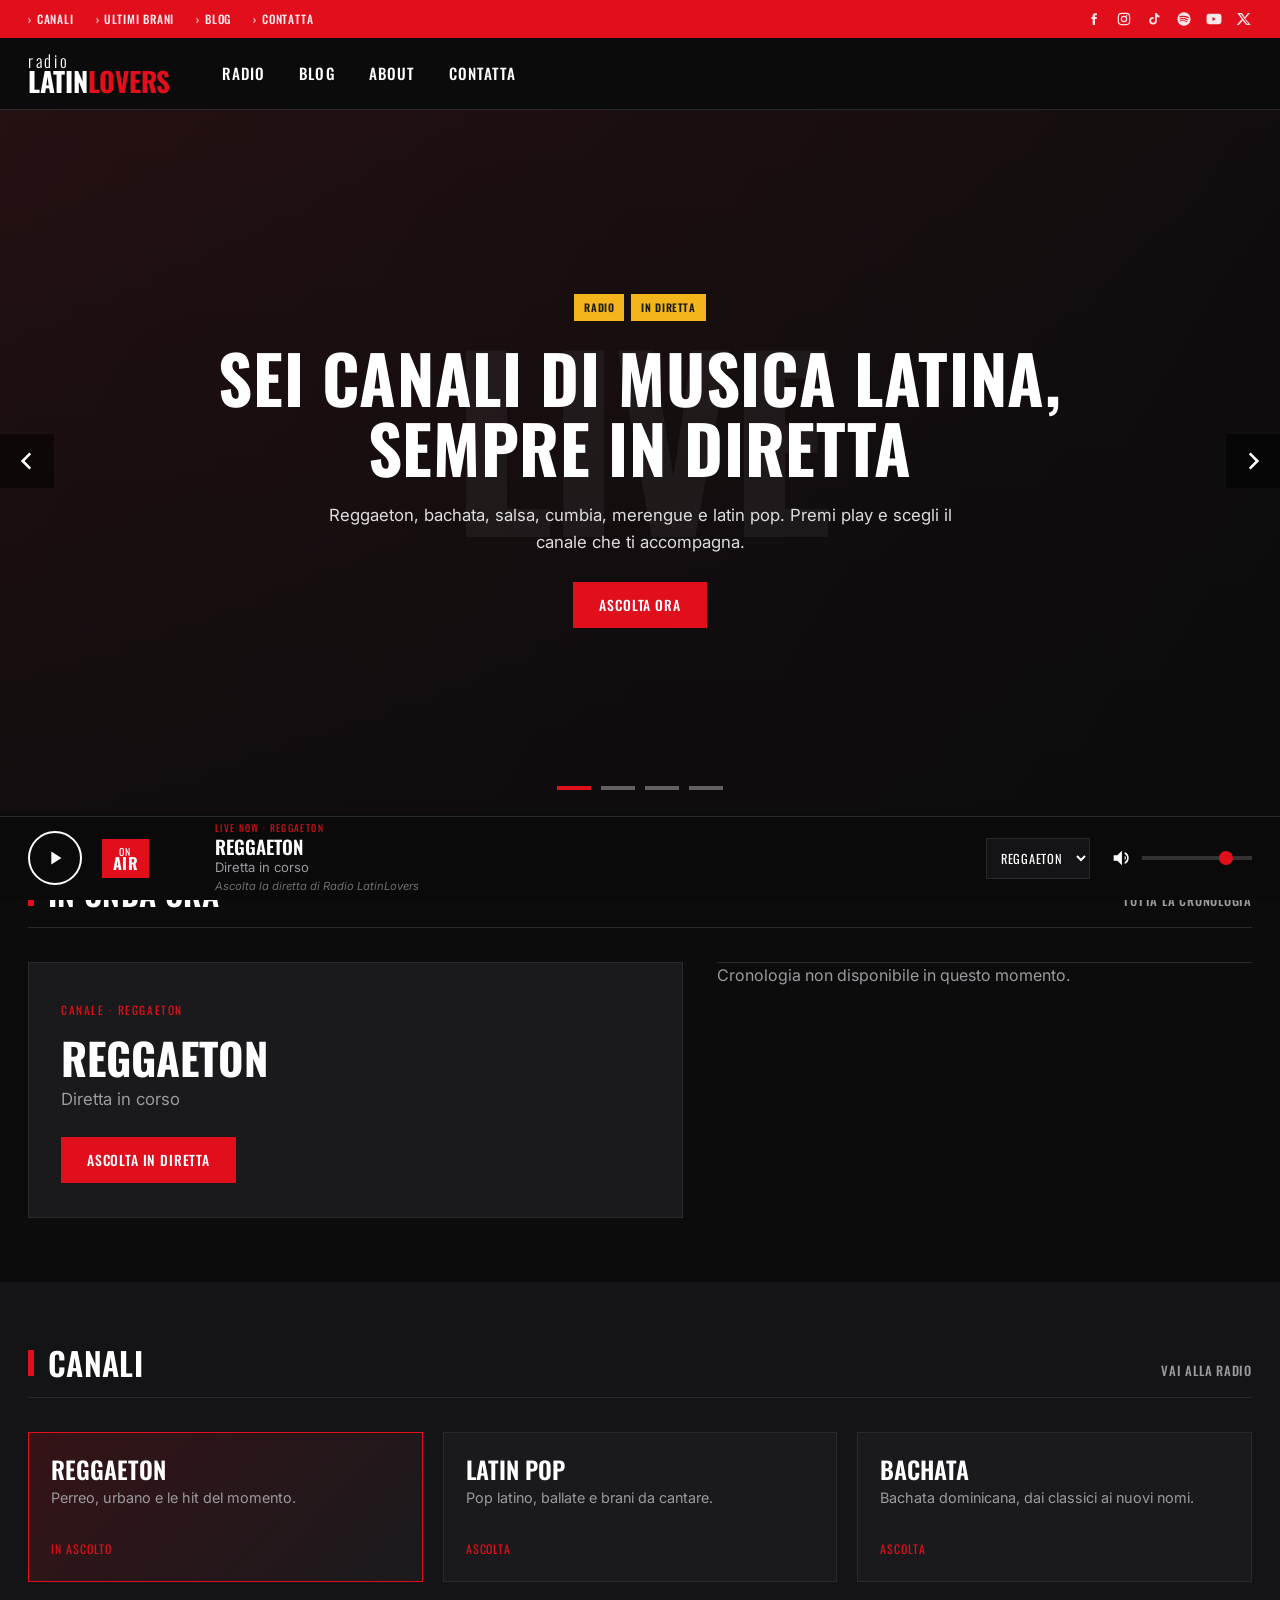
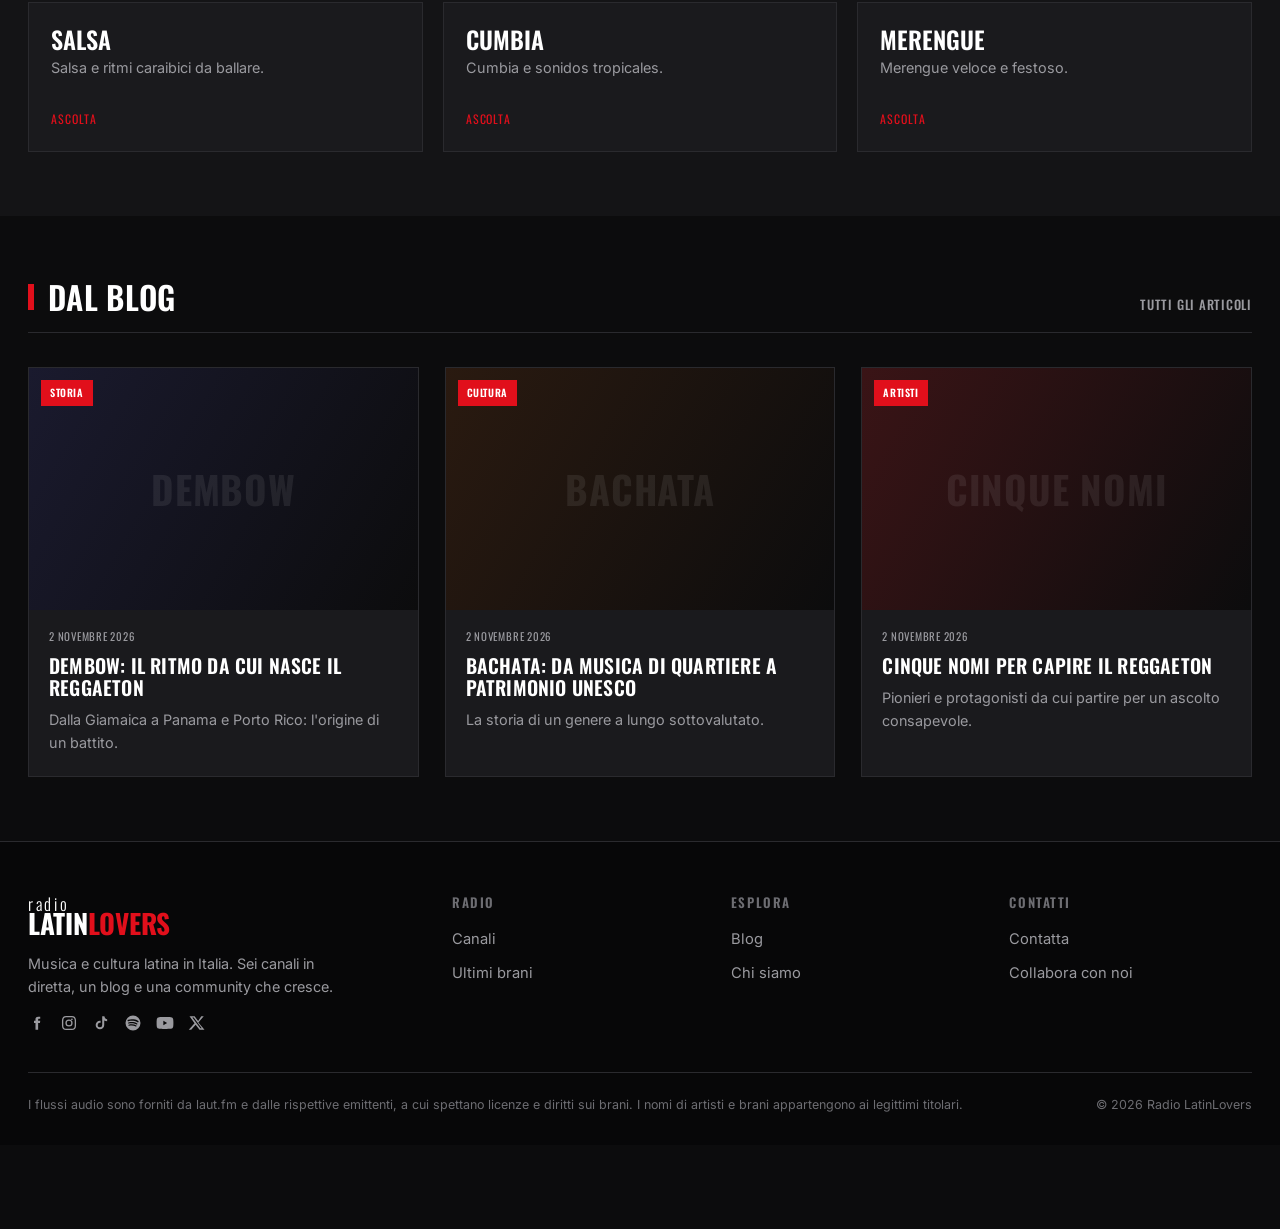
==== commit 9c97eccc: "Versione definitiva: canali reali, blog con articoli veri, niente contenuti inventati - 6 canali lau" ====
--- a/index.html
+++ b/index.html
@@ -3,8 +3,11 @@
 <head>
   <meta charset="UTF-8" />
   <meta name="viewport" content="width=device-width, initial-scale=1.0" />
-  <title>Radio LatinLovers — La radio della community latina in Italia</title>
-  <meta name="description" content="Radio LatinLovers: web radio dedicata al reggaeton e alla musica latina per la community latina in Italia. Progetto in fase di lancio." />
+  <title>Radio LatinLovers — Musica e cultura latina in Italia</title>
+  <meta name="description" content="Radio LatinLovers: sei canali di musica latina in diretta (reggaeton, bachata, salsa, cumbia, merengue, latin pop) e un blog sulla cultura latina." />
+  <meta property="og:title" content="Radio LatinLovers" />
+  <meta property="og:description" content="Musica e cultura latina in Italia. Sei canali in diretta e un blog." />
+  <meta property="og:type" content="website" />
   <link rel="preconnect" href="https://fonts.googleapis.com" />
   <link rel="preconnect" href="https://fonts.gstatic.com" crossorigin />
   <link href="https://fonts.googleapis.com/css2?family=Oswald:wght@300;400;500;600;700&family=Inter:wght@400;500;600;700&display=swap" rel="stylesheet" />
@@ -13,50 +16,50 @@
 </head>
 <body data-page="home">
 
-  <!-- ===================== HERO SLIDER ===================== -->
+  <!-- HERO SLIDER -->
   <section class="hero">
     <div class="hero-track">
       <div class="hero-slide active" style="--s1:#3a1416;--s2:#0c0c0d">
         <div class="bg"></div>
-        <div class="watermark">PERREO</div>
+        <div class="watermark">LIVE</div>
         <div class="hero-content">
-          <div class="hero-tags"><span>Blog</span><span>Featured</span><span>Highlights</span></div>
-          <h1>Il reggaeton è il sound dell'estate</h1>
-          <p>Dal perreo alla bachata: come la musica latina è diventata protagonista delle estati italiane, e perché la community è pronta per una radio tutta sua.</p>
-          <a href="blog.html" class="btn btn-red">Leggi l'articolo</a>
+          <div class="hero-tags"><span>Radio</span><span>In diretta</span></div>
+          <h1>Sei canali di musica latina, sempre in diretta</h1>
+          <p>Reggaeton, bachata, salsa, cumbia, merengue e latin pop. Premi play e scegli il canale che ti accompagna.</p>
+          <button class="btn btn-red" data-play type="button">Ascolta ora</button>
         </div>
       </div>
 
       <div class="hero-slide" style="--s1:#1a1a2e;--s2:#0c0c0d">
         <div class="bg"></div>
-        <div class="watermark">RITMO</div>
+        <div class="watermark">DEMBOW</div>
         <div class="hero-content">
-          <div class="hero-tags"><span>Programmi</span><span>Live</span></div>
-          <h1>La Hora del Perreo, tutti i giorni</h1>
-          <p>Il programma più caliente del palinsesto: solo i beat del momento, mixati senza pausa. Scopri quando va in onda e chi lo conduce.</p>
-          <a href="palinsesto.html" class="btn btn-red">Vai al palinsesto</a>
+          <div class="hero-tags"><span>Blog</span><span>Storia</span></div>
+          <h1>Dembow: il ritmo da cui nasce il reggaeton</h1>
+          <p>Da un brano giamaicano del 1990 alle piste di tutto il mondo: il percorso di un battito che ha attraversato tre isole.</p>
+          <a href="dembow-origini-reggaeton.html" class="btn btn-red">Leggi l'articolo</a>
         </div>
       </div>
 
       <div class="hero-slide" style="--s1:#2a1a10;--s2:#0c0c0d">
         <div class="bg"></div>
-        <div class="watermark">LATINO</div>
+        <div class="watermark">BACHATA</div>
         <div class="hero-content">
-          <div class="hero-tags"><span>Classifica</span><span>Community</span></div>
-          <h1>Top 20 Latino, votata da voi</h1>
-          <p>Ogni settimana la classifica delle hit più suonate, decisa dalla community sui social. La tua canzone può arrivare in cima.</p>
-          <a href="programmi.html" class="btn btn-red">Scopri i programmi</a>
+          <div class="hero-tags"><span>Blog</span><span>Cultura</span></div>
+          <h1>Bachata: da musica di quartiere a patrimonio UNESCO</h1>
+          <p>Per decenni è stata snobbata. Nel 2019 la bachata dominicana è entrata nel patrimonio culturale immateriale dell'umanità.</p>
+          <a href="bachata-patrimonio-unesco.html" class="btn btn-red">Leggi l'articolo</a>
         </div>
       </div>
 
       <div class="hero-slide" style="--s1:#101a1a;--s2:#0c0c0d">
         <div class="bg"></div>
-        <div class="watermark">FIESTA</div>
+        <div class="watermark">JUNTOS</div>
         <div class="hero-content">
-          <div class="hero-tags"><span>Eventi</span><span>In arrivo</span></div>
-          <h1>Le notti LatinLovers arrivano nei locali</h1>
-          <p>Stiamo costruendo le serate della radio, in collaborazione con i locali latini d'Italia. Resta sintonizzato per le prime date.</p>
-          <a href="contatta.html" class="btn btn-red">Diventa partner</a>
+          <div class="hero-tags"><span>Collabora</span></div>
+          <h1>Sei un DJ, un locale o un brand?</h1>
+          <p>Radio LatinLovers cresce con chi vive la musica latina ogni giorno. Se vuoi costruire qualcosa insieme, scrivici.</p>
+          <a href="contatta.html" class="btn btn-red">Contattaci</a>
         </div>
       </div>
     </div>
@@ -66,7 +69,39 @@
     <div class="hero-dots"></div>
   </section>
 
-  <!-- ===================== DAL BLOG ===================== -->
+  <!-- IN ONDA ORA -->
+  <section class="section">
+    <div class="container">
+      <div class="section-head">
+        <h2>In onda ora</h2>
+        <a href="radio.html#ultimi" class="more">Tutta la cronologia</a>
+      </div>
+      <div class="onair-grid">
+        <div class="np-big">
+          <span class="lbl">Canale · <span data-np-channel>Reggaeton</span></span>
+          <div class="np-title" data-np-title>Caricamento…</div>
+          <div class="np-artist" data-np-artist></div>
+          <button class="btn btn-red" data-play type="button">Ascolta in diretta</button>
+        </div>
+        <div>
+          <div class="tracklist" id="recent"></div>
+        </div>
+      </div>
+    </div>
+  </section>
+
+  <!-- CANALI -->
+  <section class="section alt">
+    <div class="container">
+      <div class="section-head">
+        <h2>Canali</h2>
+        <a href="radio.html#canali" class="more">Vai alla radio</a>
+      </div>
+      <div class="ch-grid" id="channels"></div>
+    </div>
+  </section>
+
+  <!-- DAL BLOG -->
   <section class="section">
     <div class="container">
       <div class="section-head">
@@ -74,50 +109,23 @@
         <a href="blog.html" class="more">Tutti gli articoli</a>
       </div>
       <div class="grid grid-3">
-        <a class="card" href="blog.html">
-          <div class="card-cover" style="--c1:#3a1416;--c2:#0c0c0d"><span class="cat">Editoriale</span><span class="wm">Estate Latina</span></div>
-          <div class="card-body"><div class="meta">Editoriale</div><h3>Il reggaeton è il sound dell'estate</h3><p>Come la musica latina è diventata protagonista delle estati italiane.</p></div>
+        <a class="card" href="dembow-origini-reggaeton.html">
+          <div class="card-cover" style="--c1:#1a1a2e;--c2:#0c0c0d"><span class="cat">Storia</span><span class="wm">Dembow</span></div>
+          <div class="card-body"><div class="meta">2 novembre 2026</div><h3>Dembow: il ritmo da cui nasce il reggaeton</h3><p>Dalla Giamaica a Panama e Porto Rico: l'origine di un battito.</p></div>
         </a>
-        <a class="card" href="blog.html">
-          <div class="card-cover" style="--c1:#1a1a2e;--c2:#0c0c0d"><span class="cat">Classifiche</span><span class="wm">Top Estate</span></div>
-          <div class="card-body"><div class="meta">Classifiche</div><h3>Le canzoni reggaeton perfette per l'estate</h3><p>La nostra selezione dei brani che faranno ballare la stagione.</p></div>
+        <a class="card" href="bachata-patrimonio-unesco.html">
+          <div class="card-cover" style="--c1:#2a1a10;--c2:#0c0c0d"><span class="cat">Cultura</span><span class="wm">Bachata</span></div>
+          <div class="card-body"><div class="meta">2 novembre 2026</div><h3>Bachata: da musica di quartiere a patrimonio UNESCO</h3><p>La storia di un genere a lungo sottovalutato.</p></div>
         </a>
-        <a class="card" href="blog.html">
-          <div class="card-cover" style="--c1:#2a1a10;--c2:#0c0c0d"><span class="cat">Musica</span><span class="wm">Bachata</span></div>
-          <div class="card-body"><div class="meta">Musica</div><h3>Bachata sensual: la guida ai brani per ballare</h3><p>Dai grandi classici alle hit di oggi, per ogni serata.</p></div>
+        <a class="card" href="cinque-nomi-per-capire-il-reggaeton.html">
+          <div class="card-cover" style="--c1:#3a1416;--c2:#0c0c0d"><span class="cat">Artisti</span><span class="wm">Cinque nomi</span></div>
+          <div class="card-body"><div class="meta">2 novembre 2026</div><h3>Cinque nomi per capire il reggaeton</h3><p>Pionieri e protagonisti da cui partire per un ascolto consapevole.</p></div>
         </a>
       </div>
     </div>
   </section>
 
-  <!-- ===================== PROGRAMMI ===================== -->
-  <section class="section alt">
-    <div class="container">
-      <div class="section-head">
-        <h2>Programmi</h2>
-        <a href="programmi.html" class="more">Tutti i programmi</a>
-      </div>
-      <div class="grid grid-4">
-        <a class="card show-card" href="programmi.html">
-          <div class="card-cover" style="--c1:#3a1416;--c2:#0c0c0d"><span class="wm">Despertar Latino</span></div>
-          <div class="card-body"><h3>Despertar Latino</h3><div class="show-host">Camila Restrepo</div><p>Sveglia con energía e le hit della scena.</p></div>
-        </a>
-        <a class="card show-card" href="programmi.html">
-          <div class="card-cover" style="--c1:#2a1426;--c2:#0c0c0d"><span class="wm">La Hora del Perreo</span></div>
-          <div class="card-body"><h3>La Hora del Perreo</h3><div class="show-host">La Catrina</div><p>Solo perreo, mixato senza pausa.</p></div>
-        </a>
-        <a class="card show-card" href="programmi.html">
-          <div class="card-cover" style="--c1:#1a1a2e;--c2:#0c0c0d"><span class="wm">Top 20 Latino</span></div>
-          <div class="card-body"><h3>Top 20 Latino</h3><div class="show-host">Andrés</div><p>La classifica votata dalla community.</p></div>
-        </a>
-        <a class="card show-card" href="programmi.html">
-          <div class="card-cover" style="--c1:#101a1a;--c2:#0c0c0d"><span class="wm">Noche de Fiesta</span></div>
-          <div class="card-body"><h3>Noche de Fiesta</h3><div class="show-host">DJ Rumba</div><p>Set dal vivo per accendere la notte.</p></div>
-        </a>
-      </div>
-    </div>
-  </section>
-
+  <script src="assets/config.js"></script>
   <script src="assets/app.js"></script>
 </body>
 </html>
--- a/assets/styles.css
+++ b/assets/styles.css
@@ -318,3 +318,87 @@
   .player-vol{display:none}
   .player-track .artist{display:none}
 }
+
+/* =====================================================================
+   VERSIONE DEFINITIVA — canali, cronologia, articoli, avvisi
+   ===================================================================== */
+.muted{color:var(--grey)}
+
+/* social senza link: stessa resa, nessun collegamento */
+.topbar-social .soc{color:#fff;opacity:.9;display:grid;place-items:center;cursor:default}
+.topbar-social .soc svg{width:16px;height:16px;display:block}
+.footer-social .soc{color:var(--grey);display:grid;place-items:center;cursor:default}
+
+/* ---------- blocco "in onda ora" (home) ---------- */
+.onair-grid{display:grid;grid-template-columns:1.1fr .9fr;gap:34px;align-items:start}
+.np-big{background:var(--surface);border:1px solid var(--line);padding:34px 32px}
+.np-big .lbl{font-family:var(--f-head);text-transform:uppercase;letter-spacing:.14em;font-size:.72rem;color:var(--red)}
+.np-big .np-title{font-family:var(--f-head);font-weight:700;text-transform:uppercase;font-size:clamp(1.8rem,3.4vw,2.8rem);line-height:1.04;margin:12px 0 6px;word-break:break-word}
+.np-big .np-artist{color:var(--grey);font-size:1.05rem;margin-bottom:24px}
+
+/* ---------- schede canale ---------- */
+.ch-grid{display:grid;grid-template-columns:repeat(3,1fr);gap:20px}
+.ch-card{
+  text-align:left;background:var(--surface);border:1px solid var(--line);color:#fff;cursor:pointer;
+  padding:24px 22px;display:flex;flex-direction:column;gap:8px;min-height:150px;
+  font-family:var(--f-body);transition:border-color .15s,transform .15s,background .15s
+}
+.ch-card:hover{border-color:var(--red);transform:translateY(-3px)}
+.ch-name{font-family:var(--f-head);font-weight:600;text-transform:uppercase;font-size:1.5rem;line-height:1}
+.ch-desc{color:var(--grey);font-size:.9rem;flex:1}
+.ch-cta{font-family:var(--f-head);text-transform:uppercase;letter-spacing:.08em;font-size:.74rem;color:var(--red)}
+.ch-on{display:none}
+.ch-card.active{border-color:var(--red);background:linear-gradient(135deg,rgba(225,15,27,.16),var(--surface))}
+.ch-card.active .ch-off{display:none}
+.ch-card.active .ch-on{display:inline}
+
+/* ---------- cronologia brani ---------- */
+.tracklist{border-top:1px solid var(--line)}
+.track{display:grid;grid-template-columns:78px 1fr;gap:16px;align-items:center;padding:14px 4px;border-bottom:1px solid var(--line)}
+.track .t-time{font-family:var(--f-head);font-size:.82rem;letter-spacing:.06em;color:var(--grey);text-transform:uppercase}
+.track .t-main{display:flex;flex-direction:column;min-width:0}
+.track .t-main b{font-family:var(--f-head);font-weight:500;text-transform:uppercase;font-size:1.06rem;line-height:1.1;white-space:nowrap;overflow:hidden;text-overflow:ellipsis}
+.track .t-main i{font-style:normal;color:var(--grey);font-size:.84rem;white-space:nowrap;overflow:hidden;text-overflow:ellipsis}
+.track.live .t-time{color:var(--red);font-weight:600}
+.track.live{background:linear-gradient(90deg,rgba(225,15,27,.12),transparent)}
+
+/* ---------- selettore canale nel player ---------- */
+.player-ch{
+  flex-shrink:0;background:#141416;color:#fff;border:1px solid var(--line);
+  font-family:var(--f-head);text-transform:uppercase;letter-spacing:.06em;font-size:.78rem;
+  padding:9px 10px;cursor:pointer
+}
+.player-ch:focus{outline:1px solid var(--red)}
+
+/* ---------- articoli ---------- */
+.article-head{padding:54px 0 8px}
+.article-head .tags{display:flex;gap:7px;margin-bottom:18px}
+.article-head .tags span{font-family:var(--f-head);font-weight:600;text-transform:uppercase;letter-spacing:.06em;font-size:.66rem;background:var(--yellow);color:#1a1a1a;padding:5px 10px}
+.article-head h1{font-size:clamp(2rem,4.6vw,3.4rem);max-width:900px}
+.article-head .byline{color:var(--grey);font-size:.88rem;margin-top:16px}
+.article-body{max-width:var(--maxw);padding:26px 28px 70px}
+.article-body > *{max-width:740px}
+.article-body p{color:#dcdce0;font-size:1.08rem;line-height:1.75;margin-bottom:20px}
+.article-body h2{font-size:1.5rem;margin:34px 0 14px}
+.article-body .listen{border-left:3px solid var(--red);padding:6px 0 6px 18px;margin:30px 0;color:#fff}
+.article-body .listen button{margin-top:12px}
+.article-more{border-top:1px solid var(--line);padding-top:30px}
+
+/* ---------- avvisi / contatti ---------- */
+.contact-cards{display:grid;grid-template-columns:repeat(3,1fr);gap:20px;margin-bottom:40px}
+.contact-card{background:var(--surface);border:1px solid var(--line);padding:26px 24px}
+.contact-card h3{font-size:1.25rem;margin-bottom:10px}
+.contact-card p{color:var(--grey);font-size:.94rem}
+.credits{border:1px solid var(--line);padding:22px 24px;color:var(--grey);font-size:.9rem;margin-top:34px}
+.credits strong{color:#fff}
+
+@media (max-width:1024px){
+  .onair-grid{grid-template-columns:1fr}
+  .ch-grid{grid-template-columns:repeat(2,1fr)}
+  .contact-cards{grid-template-columns:1fr}
+}
+@media (max-width:720px){
+  .player-ch{display:none}
+  .ch-grid{grid-template-columns:1fr}
+  .track{grid-template-columns:62px 1fr}
+}
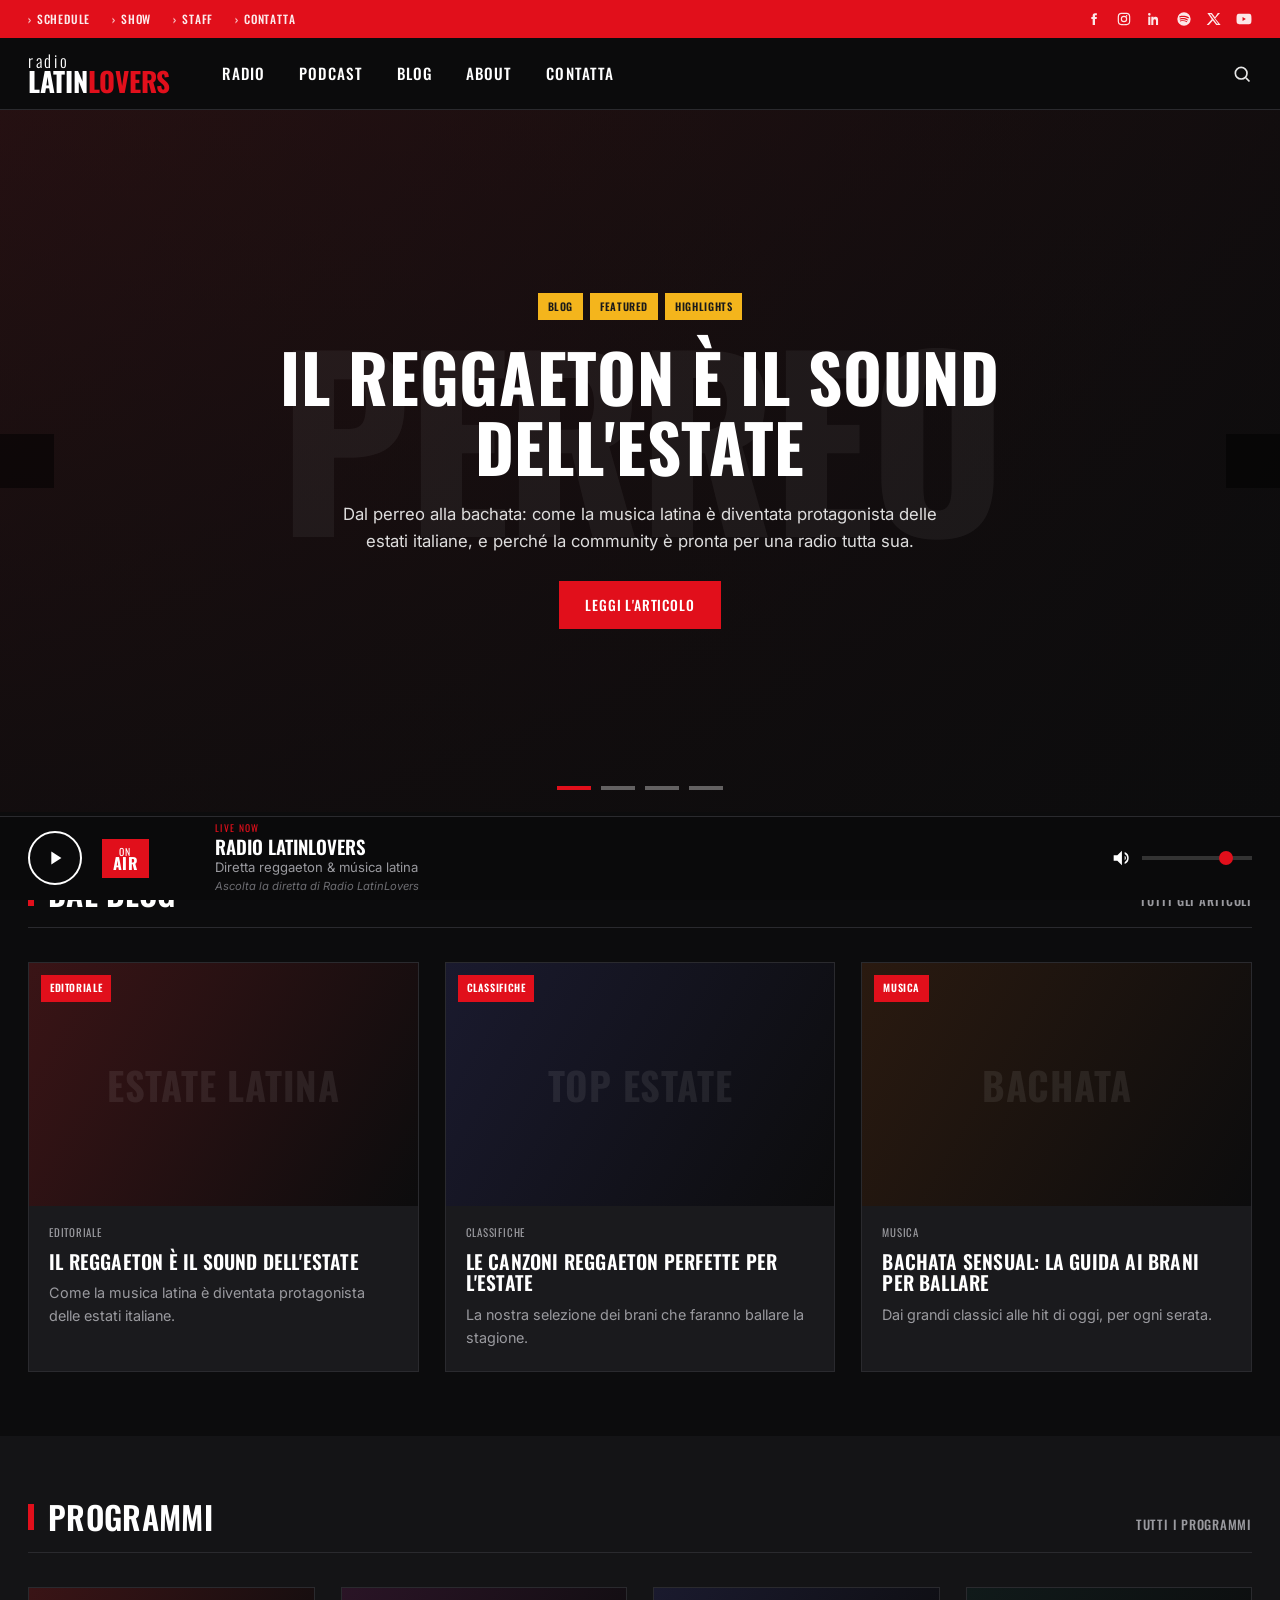
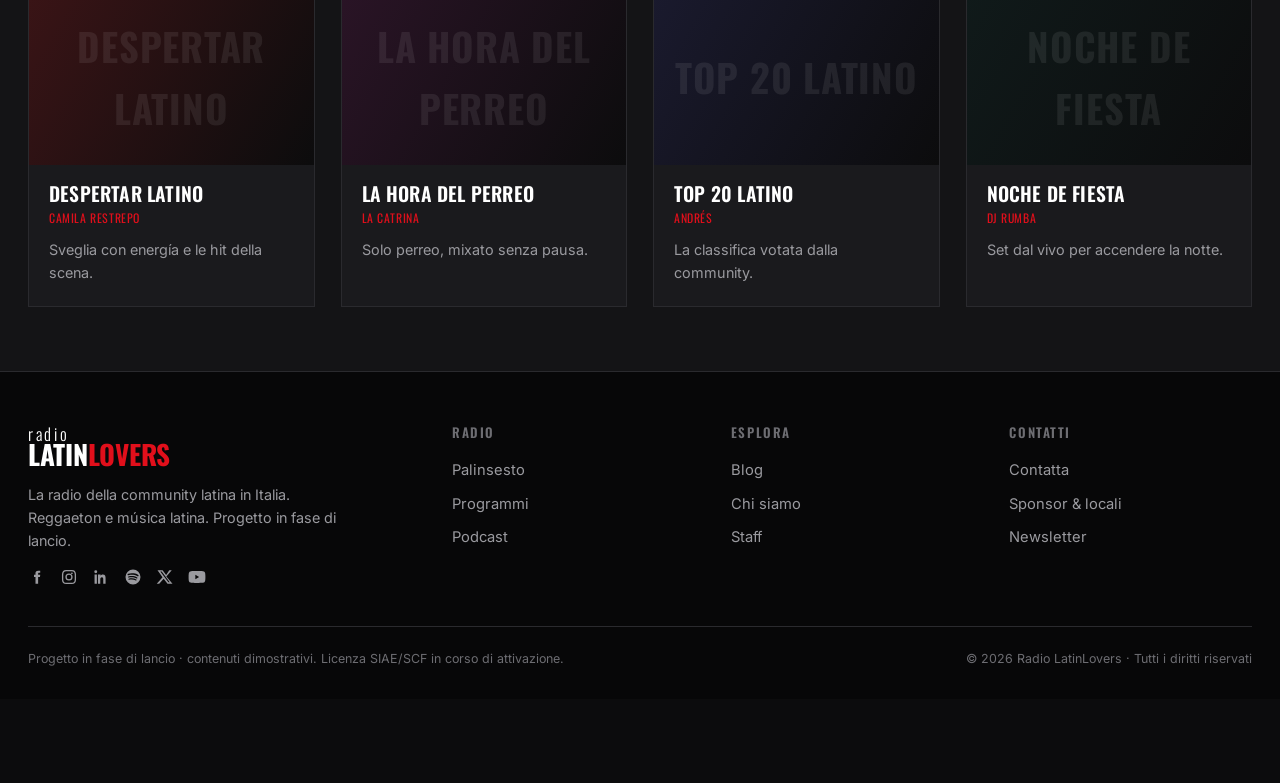
==== commit 8cbf2c94: "Ripristina la versione aspirazionale (palinsesto, programmi, podcast, blog, staff) con icone social " ====
--- a/index.html
+++ b/index.html
@@ -3,11 +3,8 @@
 <head>
   <meta charset="UTF-8" />
   <meta name="viewport" content="width=device-width, initial-scale=1.0" />
-  <title>Radio LatinLovers — Musica e cultura latina in Italia</title>
-  <meta name="description" content="Radio LatinLovers: sei canali di musica latina in diretta (reggaeton, bachata, salsa, cumbia, merengue, latin pop) e un blog sulla cultura latina." />
-  <meta property="og:title" content="Radio LatinLovers" />
-  <meta property="og:description" content="Musica e cultura latina in Italia. Sei canali in diretta e un blog." />
-  <meta property="og:type" content="website" />
+  <title>Radio LatinLovers — La radio della community latina in Italia</title>
+  <meta name="description" content="Radio LatinLovers: web radio dedicata al reggaeton e alla musica latina per la community latina in Italia. Progetto in fase di lancio." />
   <link rel="preconnect" href="https://fonts.googleapis.com" />
   <link rel="preconnect" href="https://fonts.gstatic.com" crossorigin />
   <link href="https://fonts.googleapis.com/css2?family=Oswald:wght@300;400;500;600;700&family=Inter:wght@400;500;600;700&display=swap" rel="stylesheet" />
@@ -16,50 +13,50 @@
 </head>
 <body data-page="home">
 
-  <!-- HERO SLIDER -->
+  <!-- ===================== HERO SLIDER ===================== -->
   <section class="hero">
     <div class="hero-track">
       <div class="hero-slide active" style="--s1:#3a1416;--s2:#0c0c0d">
         <div class="bg"></div>
-        <div class="watermark">LIVE</div>
+        <div class="watermark">PERREO</div>
         <div class="hero-content">
-          <div class="hero-tags"><span>Radio</span><span>In diretta</span></div>
-          <h1>Sei canali di musica latina, sempre in diretta</h1>
-          <p>Reggaeton, bachata, salsa, cumbia, merengue e latin pop. Premi play e scegli il canale che ti accompagna.</p>
-          <button class="btn btn-red" data-play type="button">Ascolta ora</button>
+          <div class="hero-tags"><span>Blog</span><span>Featured</span><span>Highlights</span></div>
+          <h1>Il reggaeton è il sound dell'estate</h1>
+          <p>Dal perreo alla bachata: come la musica latina è diventata protagonista delle estati italiane, e perché la community è pronta per una radio tutta sua.</p>
+          <a href="blog.html" class="btn btn-red">Leggi l'articolo</a>
         </div>
       </div>
 
       <div class="hero-slide" style="--s1:#1a1a2e;--s2:#0c0c0d">
         <div class="bg"></div>
-        <div class="watermark">DEMBOW</div>
+        <div class="watermark">RITMO</div>
         <div class="hero-content">
-          <div class="hero-tags"><span>Blog</span><span>Storia</span></div>
-          <h1>Dembow: il ritmo da cui nasce il reggaeton</h1>
-          <p>Da un brano giamaicano del 1990 alle piste di tutto il mondo: il percorso di un battito che ha attraversato tre isole.</p>
-          <a href="dembow-origini-reggaeton.html" class="btn btn-red">Leggi l'articolo</a>
+          <div class="hero-tags"><span>Programmi</span><span>Live</span></div>
+          <h1>La Hora del Perreo, tutti i giorni</h1>
+          <p>Il programma più caliente del palinsesto: solo i beat del momento, mixati senza pausa. Scopri quando va in onda e chi lo conduce.</p>
+          <a href="palinsesto.html" class="btn btn-red">Vai al palinsesto</a>
         </div>
       </div>
 
       <div class="hero-slide" style="--s1:#2a1a10;--s2:#0c0c0d">
         <div class="bg"></div>
-        <div class="watermark">BACHATA</div>
+        <div class="watermark">LATINO</div>
         <div class="hero-content">
-          <div class="hero-tags"><span>Blog</span><span>Cultura</span></div>
-          <h1>Bachata: da musica di quartiere a patrimonio UNESCO</h1>
-          <p>Per decenni è stata snobbata. Nel 2019 la bachata dominicana è entrata nel patrimonio culturale immateriale dell'umanità.</p>
-          <a href="bachata-patrimonio-unesco.html" class="btn btn-red">Leggi l'articolo</a>
+          <div class="hero-tags"><span>Classifica</span><span>Community</span></div>
+          <h1>Top 20 Latino, votata da voi</h1>
+          <p>Ogni settimana la classifica delle hit più suonate, decisa dalla community sui social. La tua canzone può arrivare in cima.</p>
+          <a href="programmi.html" class="btn btn-red">Scopri i programmi</a>
         </div>
       </div>
 
       <div class="hero-slide" style="--s1:#101a1a;--s2:#0c0c0d">
         <div class="bg"></div>
-        <div class="watermark">JUNTOS</div>
+        <div class="watermark">FIESTA</div>
         <div class="hero-content">
-          <div class="hero-tags"><span>Collabora</span></div>
-          <h1>Sei un DJ, un locale o un brand?</h1>
-          <p>Radio LatinLovers cresce con chi vive la musica latina ogni giorno. Se vuoi costruire qualcosa insieme, scrivici.</p>
-          <a href="contatta.html" class="btn btn-red">Contattaci</a>
+          <div class="hero-tags"><span>Eventi</span><span>In arrivo</span></div>
+          <h1>Le notti LatinLovers arrivano nei locali</h1>
+          <p>Stiamo costruendo le serate della radio, in collaborazione con i locali latini d'Italia. Resta sintonizzato per le prime date.</p>
+          <a href="contatta.html" class="btn btn-red">Diventa partner</a>
         </div>
       </div>
     </div>
@@ -69,39 +66,7 @@
     <div class="hero-dots"></div>
   </section>
 
-  <!-- IN ONDA ORA -->
-  <section class="section">
-    <div class="container">
-      <div class="section-head">
-        <h2>In onda ora</h2>
-        <a href="radio.html#ultimi" class="more">Tutta la cronologia</a>
-      </div>
-      <div class="onair-grid">
-        <div class="np-big">
-          <span class="lbl">Canale · <span data-np-channel>Reggaeton</span></span>
-          <div class="np-title" data-np-title>Caricamento…</div>
-          <div class="np-artist" data-np-artist></div>
-          <button class="btn btn-red" data-play type="button">Ascolta in diretta</button>
-        </div>
-        <div>
-          <div class="tracklist" id="recent"></div>
-        </div>
-      </div>
-    </div>
-  </section>
-
-  <!-- CANALI -->
-  <section class="section alt">
-    <div class="container">
-      <div class="section-head">
-        <h2>Canali</h2>
-        <a href="radio.html#canali" class="more">Vai alla radio</a>
-      </div>
-      <div class="ch-grid" id="channels"></div>
-    </div>
-  </section>
-
-  <!-- DAL BLOG -->
+  <!-- ===================== DAL BLOG ===================== -->
   <section class="section">
     <div class="container">
       <div class="section-head">
@@ -109,23 +74,50 @@
         <a href="blog.html" class="more">Tutti gli articoli</a>
       </div>
       <div class="grid grid-3">
-        <a class="card" href="dembow-origini-reggaeton.html">
-          <div class="card-cover" style="--c1:#1a1a2e;--c2:#0c0c0d"><span class="cat">Storia</span><span class="wm">Dembow</span></div>
-          <div class="card-body"><div class="meta">2 novembre 2026</div><h3>Dembow: il ritmo da cui nasce il reggaeton</h3><p>Dalla Giamaica a Panama e Porto Rico: l'origine di un battito.</p></div>
+        <a class="card" href="blog.html">
+          <div class="card-cover" style="--c1:#3a1416;--c2:#0c0c0d"><span class="cat">Editoriale</span><span class="wm">Estate Latina</span></div>
+          <div class="card-body"><div class="meta">Editoriale</div><h3>Il reggaeton è il sound dell'estate</h3><p>Come la musica latina è diventata protagonista delle estati italiane.</p></div>
         </a>
-        <a class="card" href="bachata-patrimonio-unesco.html">
-          <div class="card-cover" style="--c1:#2a1a10;--c2:#0c0c0d"><span class="cat">Cultura</span><span class="wm">Bachata</span></div>
-          <div class="card-body"><div class="meta">2 novembre 2026</div><h3>Bachata: da musica di quartiere a patrimonio UNESCO</h3><p>La storia di un genere a lungo sottovalutato.</p></div>
+        <a class="card" href="blog.html">
+          <div class="card-cover" style="--c1:#1a1a2e;--c2:#0c0c0d"><span class="cat">Classifiche</span><span class="wm">Top Estate</span></div>
+          <div class="card-body"><div class="meta">Classifiche</div><h3>Le canzoni reggaeton perfette per l'estate</h3><p>La nostra selezione dei brani che faranno ballare la stagione.</p></div>
         </a>
-        <a class="card" href="cinque-nomi-per-capire-il-reggaeton.html">
-          <div class="card-cover" style="--c1:#3a1416;--c2:#0c0c0d"><span class="cat">Artisti</span><span class="wm">Cinque nomi</span></div>
-          <div class="card-body"><div class="meta">2 novembre 2026</div><h3>Cinque nomi per capire il reggaeton</h3><p>Pionieri e protagonisti da cui partire per un ascolto consapevole.</p></div>
+        <a class="card" href="blog.html">
+          <div class="card-cover" style="--c1:#2a1a10;--c2:#0c0c0d"><span class="cat">Musica</span><span class="wm">Bachata</span></div>
+          <div class="card-body"><div class="meta">Musica</div><h3>Bachata sensual: la guida ai brani per ballare</h3><p>Dai grandi classici alle hit di oggi, per ogni serata.</p></div>
         </a>
       </div>
     </div>
   </section>
 
-  <script src="assets/config.js"></script>
+  <!-- ===================== PROGRAMMI ===================== -->
+  <section class="section alt">
+    <div class="container">
+      <div class="section-head">
+        <h2>Programmi</h2>
+        <a href="programmi.html" class="more">Tutti i programmi</a>
+      </div>
+      <div class="grid grid-4">
+        <a class="card show-card" href="programmi.html">
+          <div class="card-cover" style="--c1:#3a1416;--c2:#0c0c0d"><span class="wm">Despertar Latino</span></div>
+          <div class="card-body"><h3>Despertar Latino</h3><div class="show-host">Camila Restrepo</div><p>Sveglia con energía e le hit della scena.</p></div>
+        </a>
+        <a class="card show-card" href="programmi.html">
+          <div class="card-cover" style="--c1:#2a1426;--c2:#0c0c0d"><span class="wm">La Hora del Perreo</span></div>
+          <div class="card-body"><h3>La Hora del Perreo</h3><div class="show-host">La Catrina</div><p>Solo perreo, mixato senza pausa.</p></div>
+        </a>
+        <a class="card show-card" href="programmi.html">
+          <div class="card-cover" style="--c1:#1a1a2e;--c2:#0c0c0d"><span class="wm">Top 20 Latino</span></div>
+          <div class="card-body"><h3>Top 20 Latino</h3><div class="show-host">Andrés</div><p>La classifica votata dalla community.</p></div>
+        </a>
+        <a class="card show-card" href="programmi.html">
+          <div class="card-cover" style="--c1:#101a1a;--c2:#0c0c0d"><span class="wm">Noche de Fiesta</span></div>
+          <div class="card-body"><h3>Noche de Fiesta</h3><div class="show-host">DJ Rumba</div><p>Set dal vivo per accendere la notte.</p></div>
+        </a>
+      </div>
+    </div>
+  </section>
+
   <script src="assets/app.js"></script>
 </body>
 </html>
--- a/assets/styles.css
+++ b/assets/styles.css
@@ -319,86 +319,7 @@
   .player-track .artist{display:none}
 }
 
-/* =====================================================================
-   VERSIONE DEFINITIVA — canali, cronologia, articoli, avvisi
-   ===================================================================== */
-.muted{color:var(--grey)}
-
-/* social senza link: stessa resa, nessun collegamento */
+/* icone social senza collegamento (account non ancora attivi) */
 .topbar-social .soc{color:#fff;opacity:.9;display:grid;place-items:center;cursor:default}
 .topbar-social .soc svg{width:16px;height:16px;display:block}
 .footer-social .soc{color:var(--grey);display:grid;place-items:center;cursor:default}
-
-/* ---------- blocco "in onda ora" (home) ---------- */
-.onair-grid{display:grid;grid-template-columns:1.1fr .9fr;gap:34px;align-items:start}
-.np-big{background:var(--surface);border:1px solid var(--line);padding:34px 32px}
-.np-big .lbl{font-family:var(--f-head);text-transform:uppercase;letter-spacing:.14em;font-size:.72rem;color:var(--red)}
-.np-big .np-title{font-family:var(--f-head);font-weight:700;text-transform:uppercase;font-size:clamp(1.8rem,3.4vw,2.8rem);line-height:1.04;margin:12px 0 6px;word-break:break-word}
-.np-big .np-artist{color:var(--grey);font-size:1.05rem;margin-bottom:24px}
-
-/* ---------- schede canale ---------- */
-.ch-grid{display:grid;grid-template-columns:repeat(3,1fr);gap:20px}
-.ch-card{
-  text-align:left;background:var(--surface);border:1px solid var(--line);color:#fff;cursor:pointer;
-  padding:24px 22px;display:flex;flex-direction:column;gap:8px;min-height:150px;
-  font-family:var(--f-body);transition:border-color .15s,transform .15s,background .15s
-}
-.ch-card:hover{border-color:var(--red);transform:translateY(-3px)}
-.ch-name{font-family:var(--f-head);font-weight:600;text-transform:uppercase;font-size:1.5rem;line-height:1}
-.ch-desc{color:var(--grey);font-size:.9rem;flex:1}
-.ch-cta{font-family:var(--f-head);text-transform:uppercase;letter-spacing:.08em;font-size:.74rem;color:var(--red)}
-.ch-on{display:none}
-.ch-card.active{border-color:var(--red);background:linear-gradient(135deg,rgba(225,15,27,.16),var(--surface))}
-.ch-card.active .ch-off{display:none}
-.ch-card.active .ch-on{display:inline}
-
-/* ---------- cronologia brani ---------- */
-.tracklist{border-top:1px solid var(--line)}
-.track{display:grid;grid-template-columns:78px 1fr;gap:16px;align-items:center;padding:14px 4px;border-bottom:1px solid var(--line)}
-.track .t-time{font-family:var(--f-head);font-size:.82rem;letter-spacing:.06em;color:var(--grey);text-transform:uppercase}
-.track .t-main{display:flex;flex-direction:column;min-width:0}
-.track .t-main b{font-family:var(--f-head);font-weight:500;text-transform:uppercase;font-size:1.06rem;line-height:1.1;white-space:nowrap;overflow:hidden;text-overflow:ellipsis}
-.track .t-main i{font-style:normal;color:var(--grey);font-size:.84rem;white-space:nowrap;overflow:hidden;text-overflow:ellipsis}
-.track.live .t-time{color:var(--red);font-weight:600}
-.track.live{background:linear-gradient(90deg,rgba(225,15,27,.12),transparent)}
-
-/* ---------- selettore canale nel player ---------- */
-.player-ch{
-  flex-shrink:0;background:#141416;color:#fff;border:1px solid var(--line);
-  font-family:var(--f-head);text-transform:uppercase;letter-spacing:.06em;font-size:.78rem;
-  padding:9px 10px;cursor:pointer
-}
-.player-ch:focus{outline:1px solid var(--red)}
-
-/* ---------- articoli ---------- */
-.article-head{padding:54px 0 8px}
-.article-head .tags{display:flex;gap:7px;margin-bottom:18px}
-.article-head .tags span{font-family:var(--f-head);font-weight:600;text-transform:uppercase;letter-spacing:.06em;font-size:.66rem;background:var(--yellow);color:#1a1a1a;padding:5px 10px}
-.article-head h1{font-size:clamp(2rem,4.6vw,3.4rem);max-width:900px}
-.article-head .byline{color:var(--grey);font-size:.88rem;margin-top:16px}
-.article-body{max-width:var(--maxw);padding:26px 28px 70px}
-.article-body > *{max-width:740px}
-.article-body p{color:#dcdce0;font-size:1.08rem;line-height:1.75;margin-bottom:20px}
-.article-body h2{font-size:1.5rem;margin:34px 0 14px}
-.article-body .listen{border-left:3px solid var(--red);padding:6px 0 6px 18px;margin:30px 0;color:#fff}
-.article-body .listen button{margin-top:12px}
-.article-more{border-top:1px solid var(--line);padding-top:30px}
-
-/* ---------- avvisi / contatti ---------- */
-.contact-cards{display:grid;grid-template-columns:repeat(3,1fr);gap:20px;margin-bottom:40px}
-.contact-card{background:var(--surface);border:1px solid var(--line);padding:26px 24px}
-.contact-card h3{font-size:1.25rem;margin-bottom:10px}
-.contact-card p{color:var(--grey);font-size:.94rem}
-.credits{border:1px solid var(--line);padding:22px 24px;color:var(--grey);font-size:.9rem;margin-top:34px}
-.credits strong{color:#fff}
-
-@media (max-width:1024px){
-  .onair-grid{grid-template-columns:1fr}
-  .ch-grid{grid-template-columns:repeat(2,1fr)}
-  .contact-cards{grid-template-columns:1fr}
-}
-@media (max-width:720px){
-  .player-ch{display:none}
-  .ch-grid{grid-template-columns:1fr}
-  .track{grid-template-columns:62px 1fr}
-}
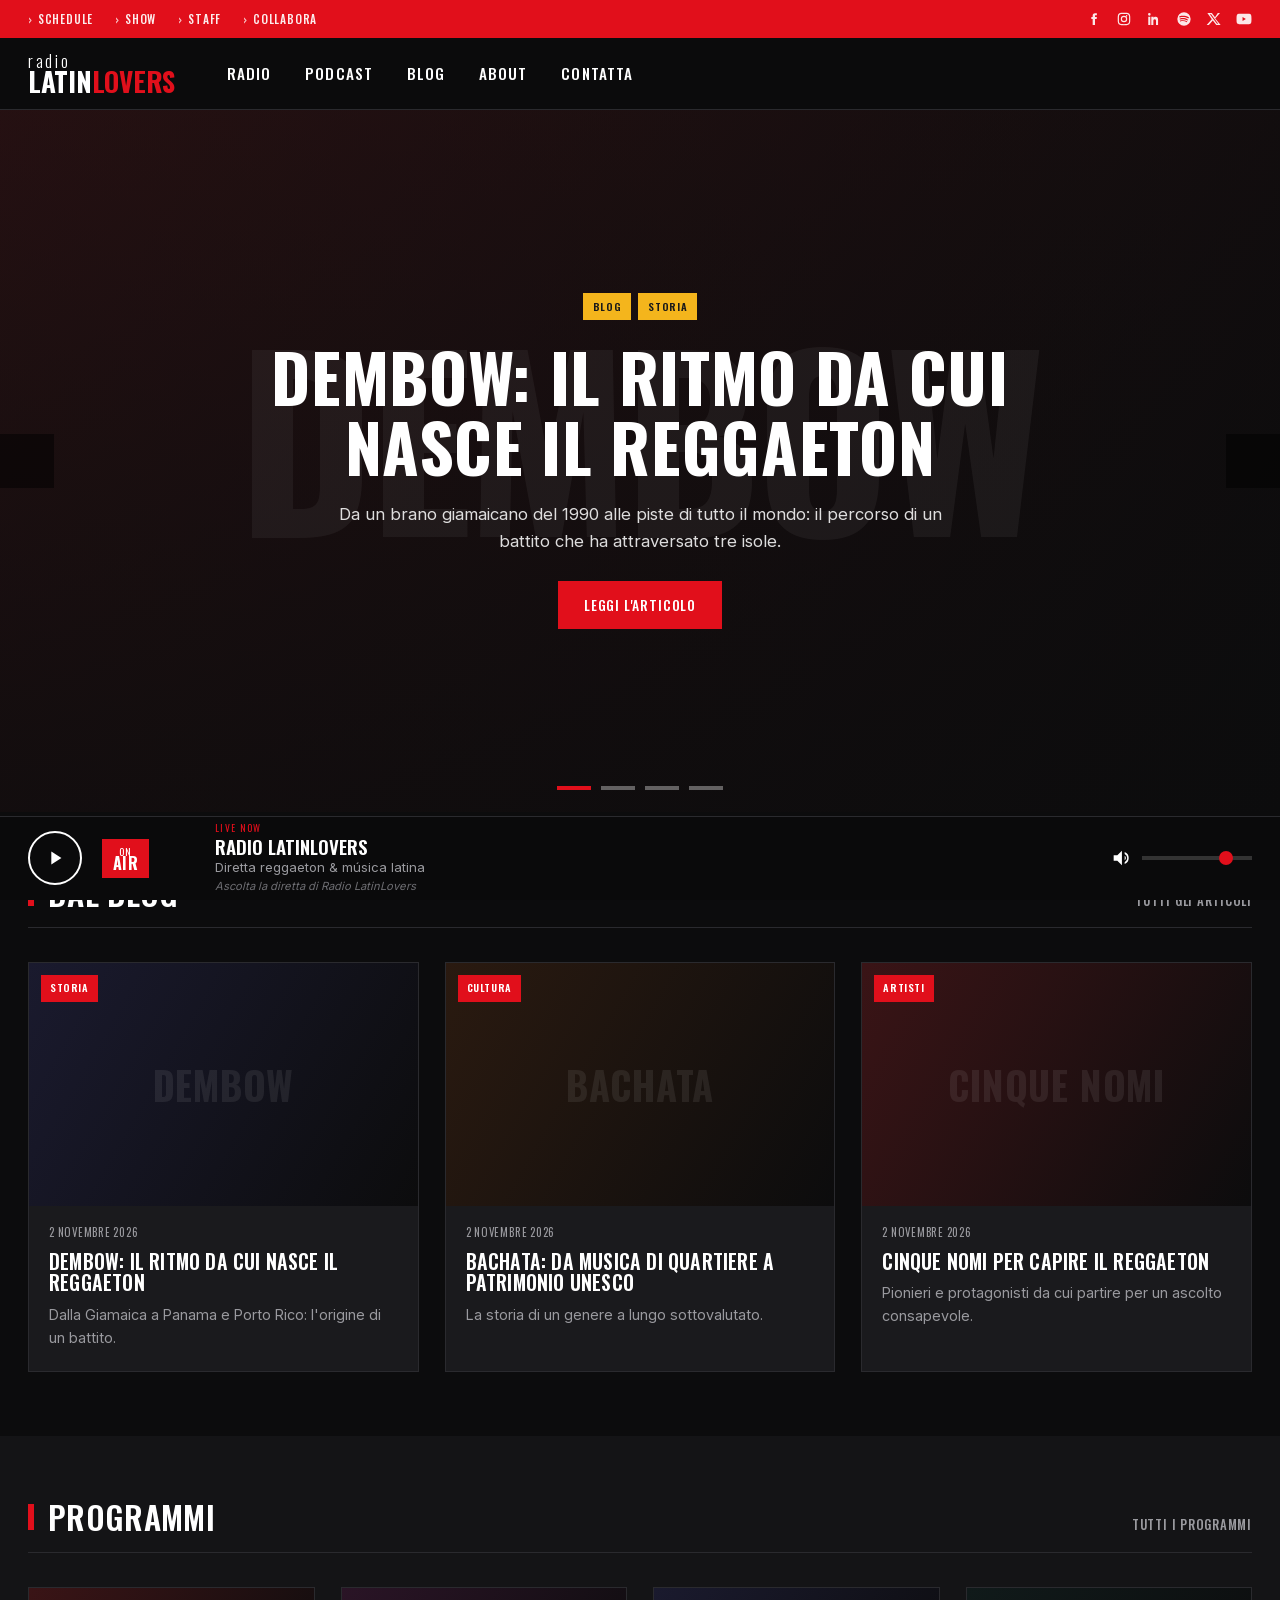
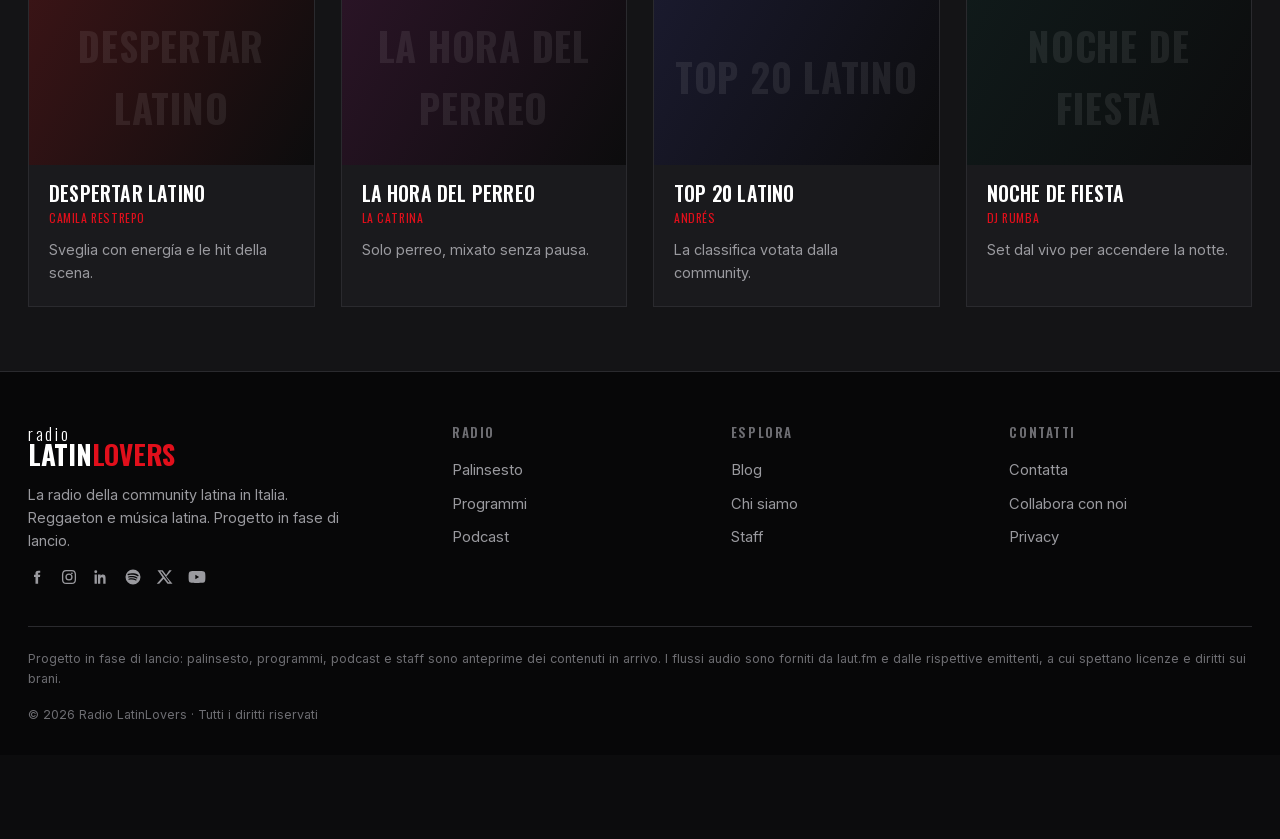
==== commit fced27f8: "Pronto al lancio: font locali (GDPR), privacy, pagina collabora con modulo mailto, articoli reali, S" ====
--- a/index.html
+++ b/index.html
@@ -5,11 +5,23 @@
   <meta name="viewport" content="width=device-width, initial-scale=1.0" />
   <title>Radio LatinLovers — La radio della community latina in Italia</title>
   <meta name="description" content="Radio LatinLovers: web radio dedicata al reggaeton e alla musica latina per la community latina in Italia. Progetto in fase di lancio." />
-  <link rel="preconnect" href="https://fonts.googleapis.com" />
-  <link rel="preconnect" href="https://fonts.gstatic.com" crossorigin />
-  <link href="https://fonts.googleapis.com/css2?family=Oswald:wght@300;400;500;600;700&family=Inter:wght@400;500;600;700&display=swap" rel="stylesheet" />
+  <link rel="canonical" href="https://daniele0302.github.io/radio-latinlovers/" />
+  <meta name="theme-color" content="#e10f1b" />
+  <meta property="og:site_name" content="Radio LatinLovers" />
+  <meta property="og:locale" content="it_IT" />
+  <meta property="og:type" content="website" />
+  <meta property="og:title" content="Radio LatinLovers — La radio della community latina in Italia" />
+  <meta property="og:description" content="Radio LatinLovers: web radio dedicata al reggaeton e alla musica latina per la community latina in Italia. Progetto in fase di lancio." />
+  <meta property="og:url" content="https://daniele0302.github.io/radio-latinlovers/" />
+  <meta property="og:image" content="https://daniele0302.github.io/radio-latinlovers/assets/img/og-image.png" />
+  <meta name="twitter:card" content="summary_large_image" />
+  <link rel="icon" type="image/png" sizes="32x32" href="assets/img/favicon-32.png" />
+  <link rel="apple-touch-icon" href="assets/img/apple-touch-icon.png" />
+  <link rel="manifest" href="assets/manifest.webmanifest" />
+  <link rel="preload" href="assets/fonts/oswald-latin.woff2" as="font" type="font/woff2" crossorigin />
+  <link rel="preload" href="assets/fonts/inter-latin.woff2" as="font" type="font/woff2" crossorigin />
+  <link rel="stylesheet" href="assets/fonts.css" />
   <link rel="stylesheet" href="assets/styles.css" />
-  <link rel="icon" href="data:image/svg+xml,%3Csvg xmlns='http://www.w3.org/2000/svg' viewBox='0 0 32 32'%3E%3Crect width='32' height='32' fill='%23e10f1b'/%3E%3Ctext x='16' y='23' font-family='Arial' font-size='17' font-weight='bold' fill='white' text-anchor='middle'%3ELL%3C/text%3E%3C/svg%3E" />
 </head>
 <body data-page="home">
 
@@ -18,12 +30,12 @@
     <div class="hero-track">
       <div class="hero-slide active" style="--s1:#3a1416;--s2:#0c0c0d">
         <div class="bg"></div>
-        <div class="watermark">PERREO</div>
+        <div class="watermark">DEMBOW</div>
         <div class="hero-content">
-          <div class="hero-tags"><span>Blog</span><span>Featured</span><span>Highlights</span></div>
-          <h1>Il reggaeton è il sound dell'estate</h1>
-          <p>Dal perreo alla bachata: come la musica latina è diventata protagonista delle estati italiane, e perché la community è pronta per una radio tutta sua.</p>
-          <a href="blog.html" class="btn btn-red">Leggi l'articolo</a>
+          <div class="hero-tags"><span>Blog</span><span>Storia</span></div>
+          <h1>Dembow: il ritmo da cui nasce il reggaeton</h1>
+          <p>Da un brano giamaicano del 1990 alle piste di tutto il mondo: il percorso di un battito che ha attraversato tre isole.</p>
+          <a href="dembow-origini-reggaeton.html" class="btn btn-red">Leggi l'articolo</a>
         </div>
       </div>
 
@@ -53,10 +65,10 @@
         <div class="bg"></div>
         <div class="watermark">FIESTA</div>
         <div class="hero-content">
-          <div class="hero-tags"><span>Eventi</span><span>In arrivo</span></div>
-          <h1>Le notti LatinLovers arrivano nei locali</h1>
-          <p>Stiamo costruendo le serate della radio, in collaborazione con i locali latini d'Italia. Resta sintonizzato per le prime date.</p>
-          <a href="contatta.html" class="btn btn-red">Diventa partner</a>
+          <div class="hero-tags"><span>Collabora</span><span>Cerchiamo partner</span></div>
+          <h1>Costruiamo insieme la radio latina d'Italia</h1>
+          <p>Cerchiamo speaker, DJ, locali e partner che vivono la musica latina ogni giorno. Se hai un'idea, parliamone.</p>
+          <a href="contatta.html#collabora" class="btn btn-red">Collabora con noi</a>
         </div>
       </div>
     </div>
@@ -74,17 +86,17 @@
         <a href="blog.html" class="more">Tutti gli articoli</a>
       </div>
       <div class="grid grid-3">
-        <a class="card" href="blog.html">
-          <div class="card-cover" style="--c1:#3a1416;--c2:#0c0c0d"><span class="cat">Editoriale</span><span class="wm">Estate Latina</span></div>
-          <div class="card-body"><div class="meta">Editoriale</div><h3>Il reggaeton è il sound dell'estate</h3><p>Come la musica latina è diventata protagonista delle estati italiane.</p></div>
+        <a class="card" href="dembow-origini-reggaeton.html">
+          <div class="card-cover" style="--c1:#1a1a2e;--c2:#0c0c0d"><span class="cat">Storia</span><span class="wm">Dembow</span></div>
+          <div class="card-body"><div class="meta">2 novembre 2026</div><h3>Dembow: il ritmo da cui nasce il reggaeton</h3><p>Dalla Giamaica a Panama e Porto Rico: l'origine di un battito.</p></div>
         </a>
-        <a class="card" href="blog.html">
-          <div class="card-cover" style="--c1:#1a1a2e;--c2:#0c0c0d"><span class="cat">Classifiche</span><span class="wm">Top Estate</span></div>
-          <div class="card-body"><div class="meta">Classifiche</div><h3>Le canzoni reggaeton perfette per l'estate</h3><p>La nostra selezione dei brani che faranno ballare la stagione.</p></div>
+        <a class="card" href="bachata-patrimonio-unesco.html">
+          <div class="card-cover" style="--c1:#2a1a10;--c2:#0c0c0d"><span class="cat">Cultura</span><span class="wm">Bachata</span></div>
+          <div class="card-body"><div class="meta">2 novembre 2026</div><h3>Bachata: da musica di quartiere a patrimonio UNESCO</h3><p>La storia di un genere a lungo sottovalutato.</p></div>
         </a>
-        <a class="card" href="blog.html">
-          <div class="card-cover" style="--c1:#2a1a10;--c2:#0c0c0d"><span class="cat">Musica</span><span class="wm">Bachata</span></div>
-          <div class="card-body"><div class="meta">Musica</div><h3>Bachata sensual: la guida ai brani per ballare</h3><p>Dai grandi classici alle hit di oggi, per ogni serata.</p></div>
+        <a class="card" href="cinque-nomi-per-capire-il-reggaeton.html">
+          <div class="card-cover" style="--c1:#3a1416;--c2:#0c0c0d"><span class="cat">Artisti</span><span class="wm">Cinque nomi</span></div>
+          <div class="card-body"><div class="meta">2 novembre 2026</div><h3>Cinque nomi per capire il reggaeton</h3><p>Pionieri e protagonisti da cui partire per un ascolto consapevole.</p></div>
         </a>
       </div>
     </div>
@@ -118,6 +130,7 @@
     </div>
   </section>
 
+  <script src="assets/config.js"></script>
   <script src="assets/app.js"></script>
 </body>
 </html>
--- a/assets/fonts.css
+++ b/assets/fonts.css
@@ -0,0 +1,36 @@
+/* latin-ext */
+@font-face {
+  font-family: 'Inter';
+  font-style: normal;
+  font-weight: 400 700;
+  font-display: swap;
+  src: url(fonts/inter-latin-ext.woff2) format('woff2');
+  unicode-range: U+0100-02BA, U+02BD-02C5, U+02C7-02CC, U+02CE-02D7, U+02DD-02FF, U+0304, U+0308, U+0329, U+1D00-1DBF, U+1E00-1E9F, U+1EF2-1EFF, U+2020, U+20A0-20AB, U+20AD-20C4, U+2113, U+2C60-2C7F, U+A720-A7FF;
+}
+/* latin */
+@font-face {
+  font-family: 'Inter';
+  font-style: normal;
+  font-weight: 400 700;
+  font-display: swap;
+  src: url(fonts/inter-latin.woff2) format('woff2');
+  unicode-range: U+0000-00FF, U+0131, U+0152-0153, U+02BB-02BC, U+02C6, U+02DA, U+02DC, U+0304, U+0308, U+0329, U+2000-206F, U+20AC, U+2122, U+2191, U+2193, U+2212, U+2215, U+FEFF, U+FFFD;
+}
+/* latin-ext */
+@font-face {
+  font-family: 'Oswald';
+  font-style: normal;
+  font-weight: 300 700;
+  font-display: swap;
+  src: url(fonts/oswald-latin-ext.woff2) format('woff2');
+  unicode-range: U+0100-02BA, U+02BD-02C5, U+02C7-02CC, U+02CE-02D7, U+02DD-02FF, U+0304, U+0308, U+0329, U+1D00-1DBF, U+1E00-1E9F, U+1EF2-1EFF, U+2020, U+20A0-20AB, U+20AD-20C4, U+2113, U+2C60-2C7F, U+A720-A7FF;
+}
+/* latin */
+@font-face {
+  font-family: 'Oswald';
+  font-style: normal;
+  font-weight: 300 700;
+  font-display: swap;
+  src: url(fonts/oswald-latin.woff2) format('woff2');
+  unicode-range: U+0000-00FF, U+0131, U+0152-0153, U+02BB-02BC, U+02C6, U+02DA, U+02DC, U+0304, U+0308, U+0329, U+2000-206F, U+20AC, U+2122, U+2191, U+2193, U+2212, U+2215, U+FEFF, U+FFFD;
+}
--- a/assets/styles.css
+++ b/assets/styles.css
@@ -323,3 +323,54 @@
 .topbar-social .soc{color:#fff;opacity:.9;display:grid;place-items:center;cursor:default}
 .topbar-social .soc svg{width:16px;height:16px;display:block}
 .footer-social .soc{color:var(--grey);display:grid;place-items:center;cursor:default}
+
+/* =====================================================================
+   LANCIO — accessibilità, articoli, moduli, ruoli
+   ===================================================================== */
+.skip{position:absolute;left:-999px;top:0;z-index:200;background:var(--red);color:#fff;padding:10px 16px;font-family:var(--f-head);text-transform:uppercase;letter-spacing:.06em}
+.skip:focus{left:8px;top:8px}
+:focus-visible{outline:2px solid var(--yellow);outline-offset:3px}
+.muted{color:var(--grey)}
+.topbar-social a{color:#fff}
+
+@media (prefers-reduced-motion:reduce){
+  *,*::before,*::after{animation:none!important;transition:none!important;scroll-behavior:auto!important}
+}
+
+/* articoli */
+.article-head{padding:54px 0 8px}
+.article-head .tags{display:flex;gap:7px;margin-bottom:18px}
+.article-head .tags span{font-family:var(--f-head);font-weight:600;text-transform:uppercase;letter-spacing:.06em;font-size:.66rem;background:var(--yellow);color:#1a1a1a;padding:5px 10px}
+.article-head h1{font-size:clamp(2rem,4.6vw,3.4rem);max-width:900px}
+.article-head .byline{color:var(--grey);font-size:.88rem;margin-top:16px}
+.article-body{max-width:var(--maxw);padding-top:26px;padding-bottom:70px}
+.article-body > *{max-width:740px}
+.article-body p{color:#dcdce0;font-size:1.08rem;line-height:1.75;margin-bottom:20px}
+.article-body h2{font-size:1.5rem;margin:34px 0 14px}
+.article-body .listen{border-left:3px solid var(--red);padding:6px 0 6px 18px;margin:30px 0}
+.article-body .listen button{margin-top:12px}
+.article-more{border-top:1px solid var(--line);padding-top:30px}
+
+/* moduli */
+.form select{background:var(--surface);border:1px solid var(--line);color:#fff;font-family:var(--f-body);font-size:.96rem;padding:14px 16px}
+.form select:focus{outline:none;border-color:var(--red)}
+.form label{font-family:var(--f-head);text-transform:uppercase;letter-spacing:.08em;font-size:.72rem;color:var(--grey)}
+
+/* ruoli cercati */
+.roles{display:grid;grid-template-columns:repeat(3,1fr);gap:20px;margin-bottom:46px}
+.role{background:var(--surface);border:1px solid var(--line);padding:24px 22px}
+.role h3{font-size:1.2rem;margin-bottom:8px}
+.role p{color:var(--grey);font-size:.92rem}
+.role .tag{display:inline-block;font-family:var(--f-head);text-transform:uppercase;letter-spacing:.07em;font-size:.64rem;color:var(--red);margin-bottom:10px}
+
+/* privacy / testo legale */
+.legal{max-width:760px}
+.legal h2{font-size:1.35rem;margin:34px 0 12px}
+.legal p,.legal li{color:#d3d3d7;font-size:1rem;line-height:1.7;margin-bottom:12px}
+.legal ul{padding-left:20px}
+.legal .warn{border:1px solid var(--yellow);color:var(--yellow);padding:14px 16px;margin:20px 0;font-size:.92rem}
+
+/* podcast: episodi in arrivo */
+.soon{position:absolute;top:12px;right:12px;font-family:var(--f-head);text-transform:uppercase;letter-spacing:.06em;font-size:.64rem;background:var(--yellow);color:#1a1a1a;padding:5px 9px}
+
+@media (max-width:1024px){ .roles{grid-template-columns:1fr} }
